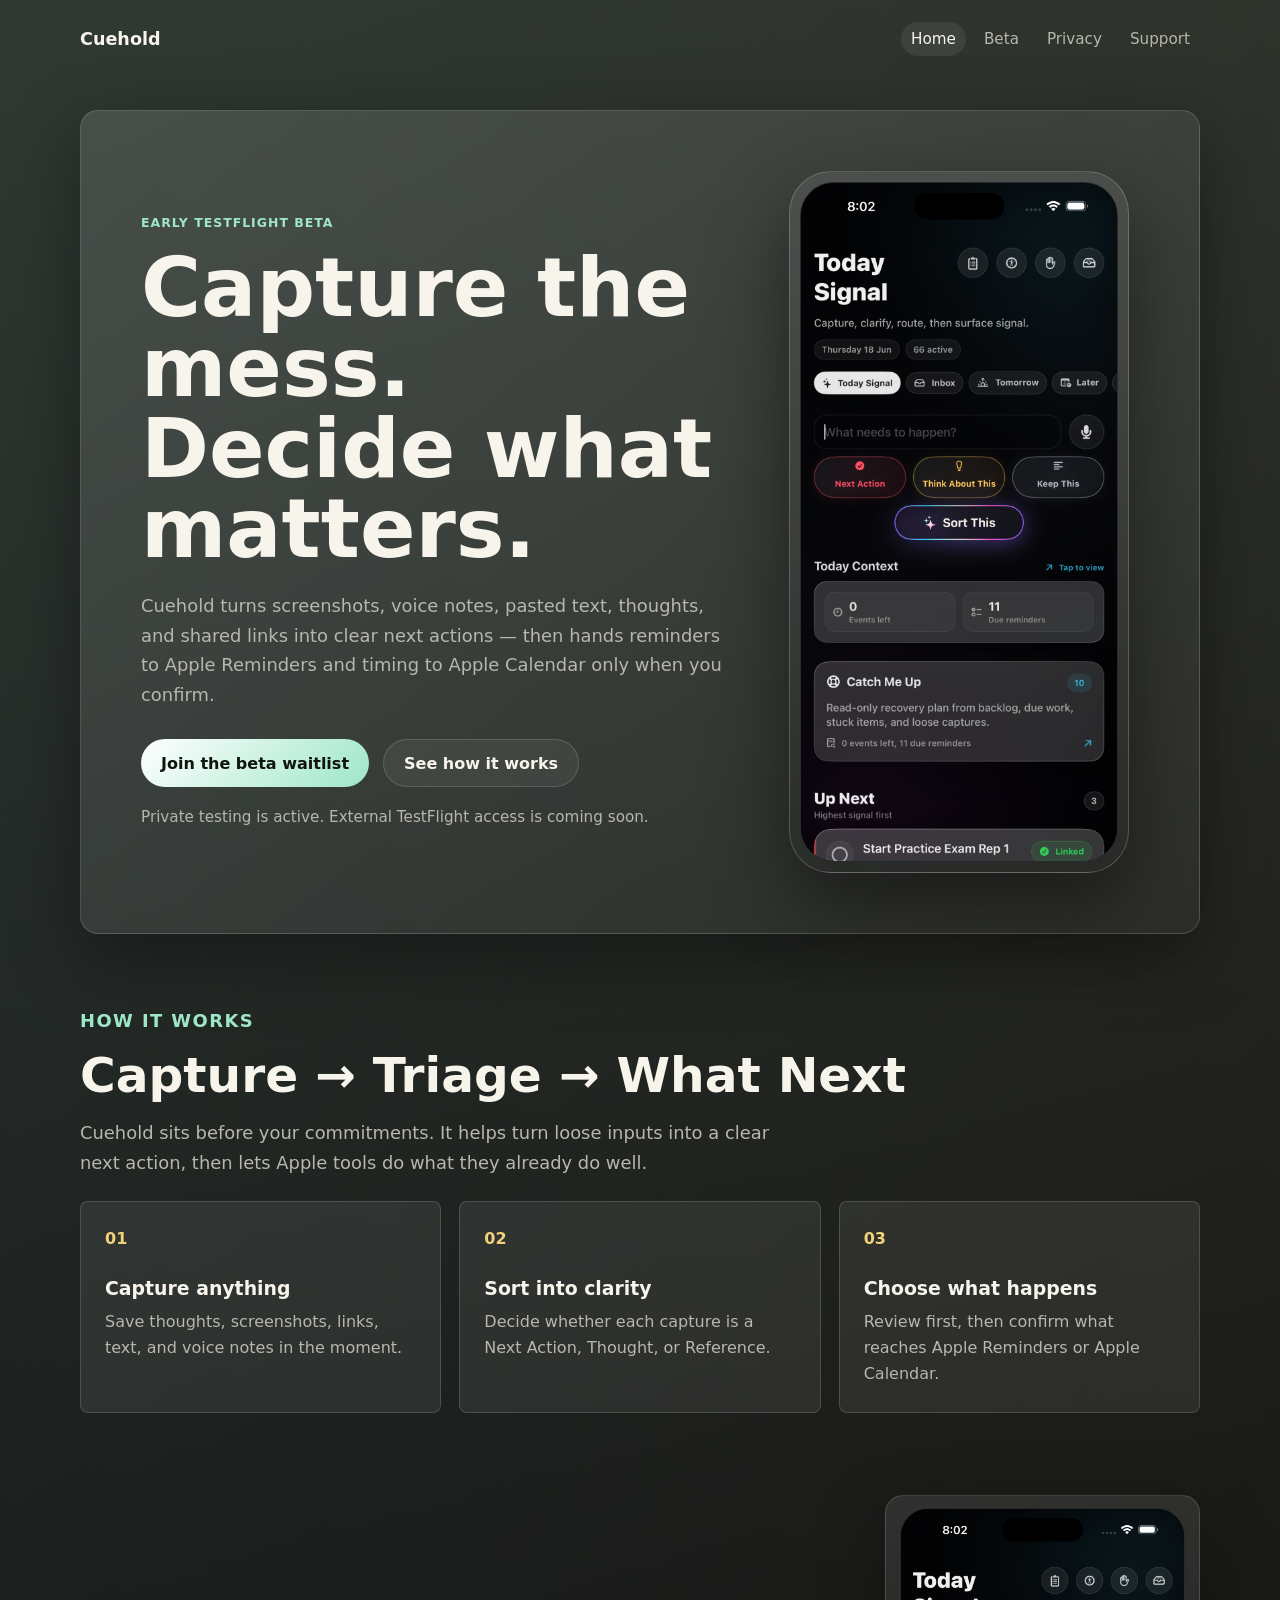
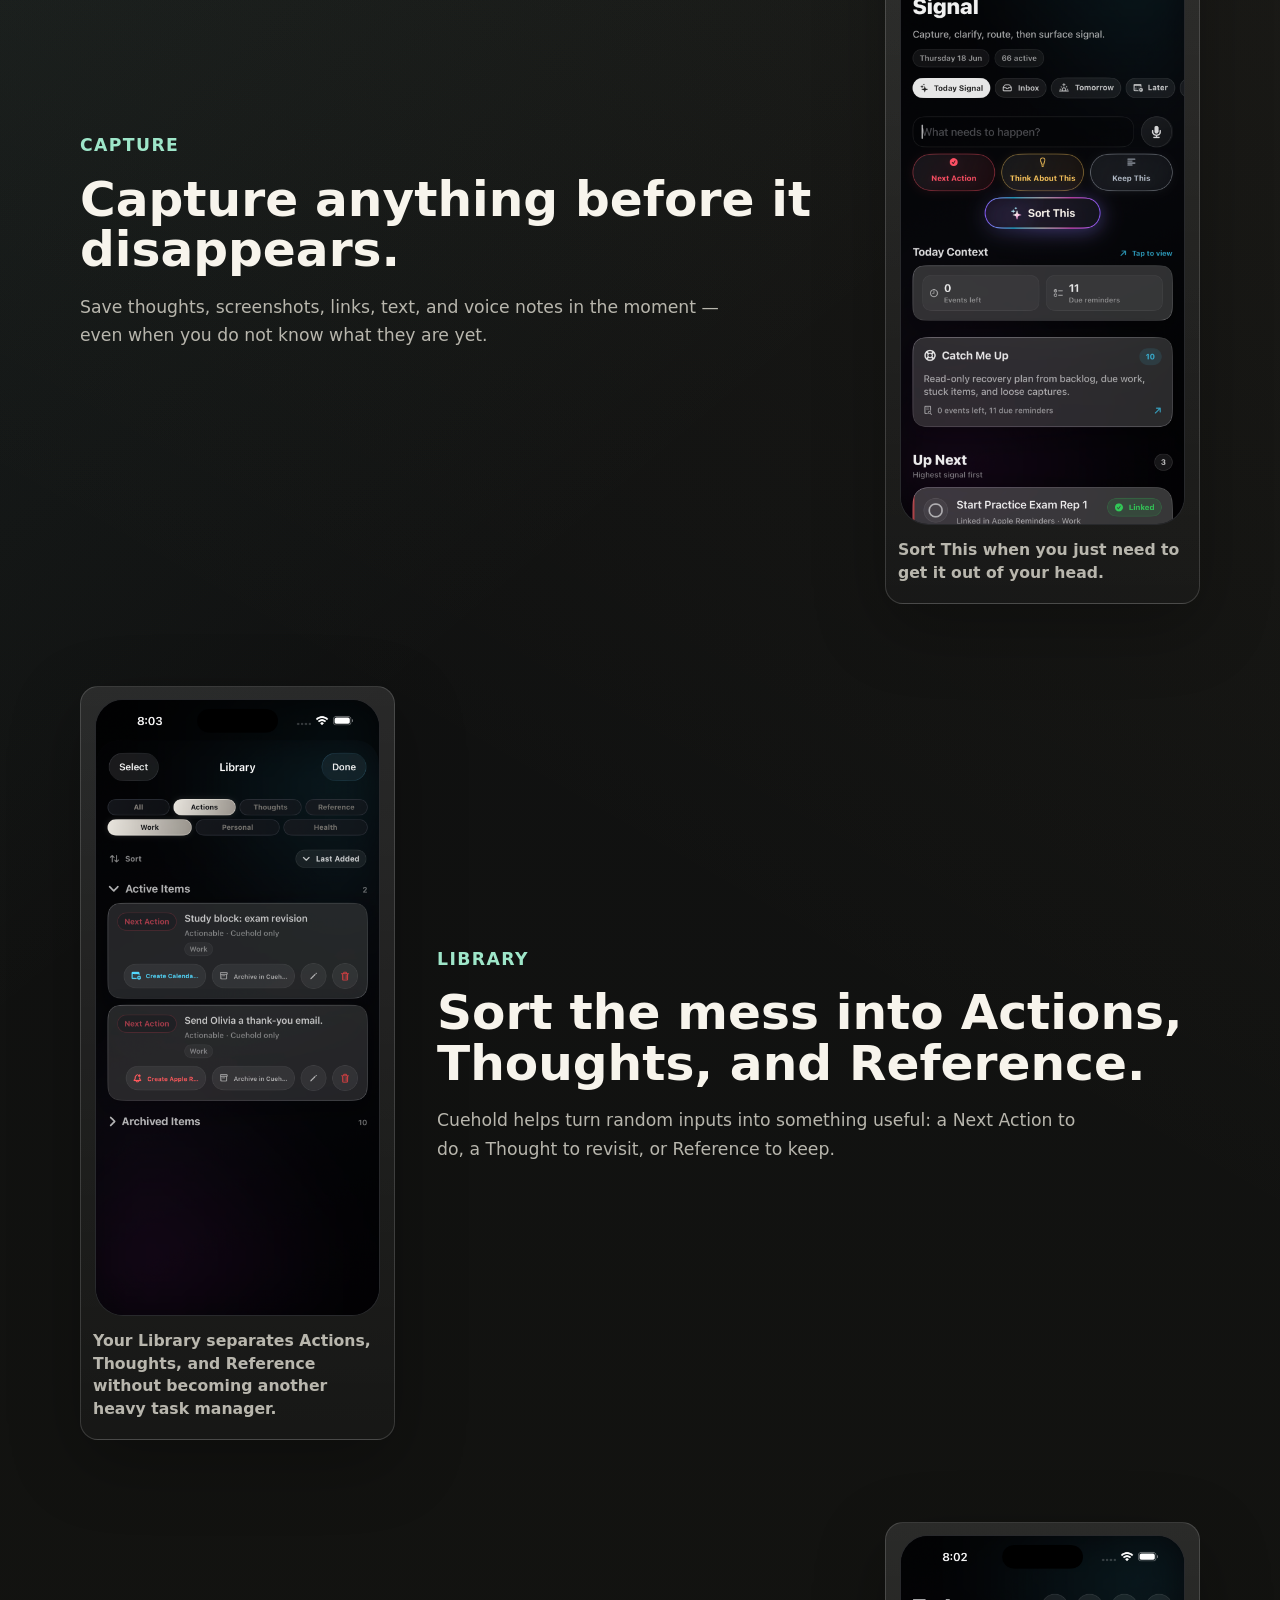
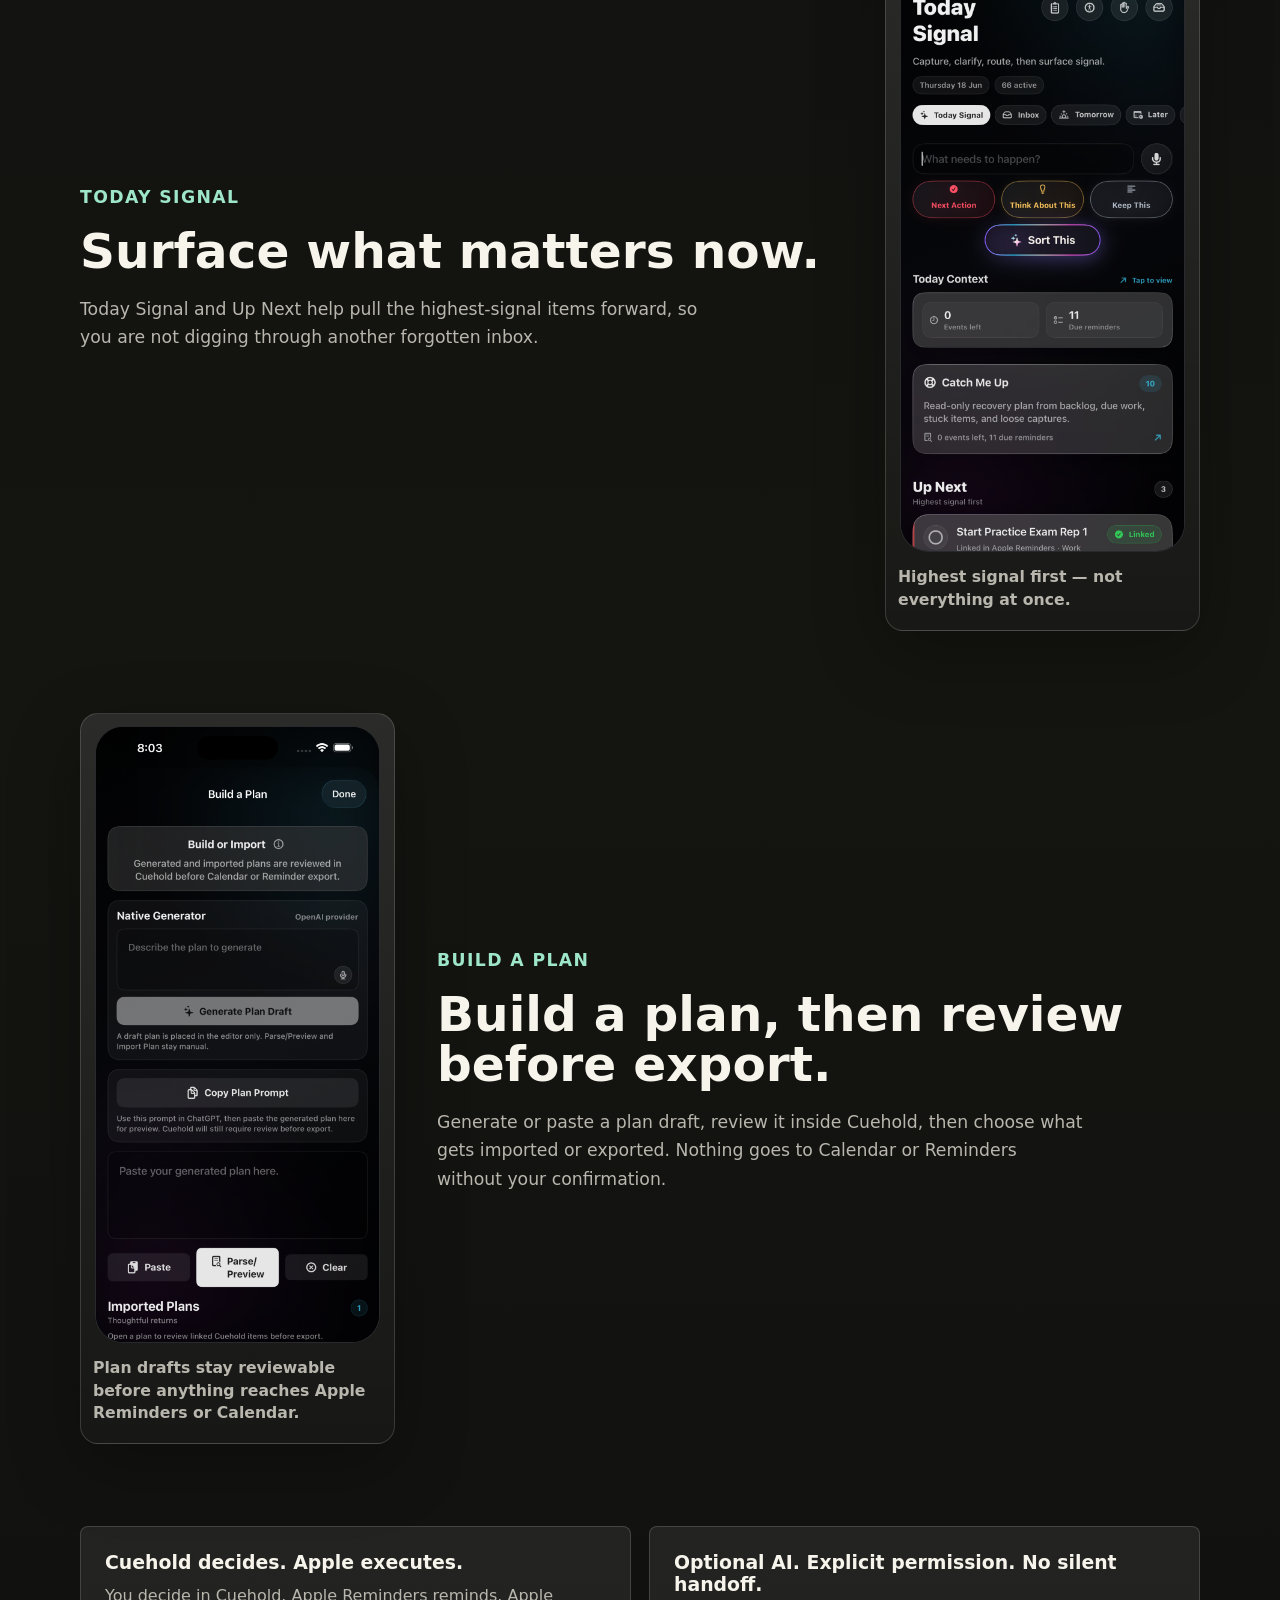
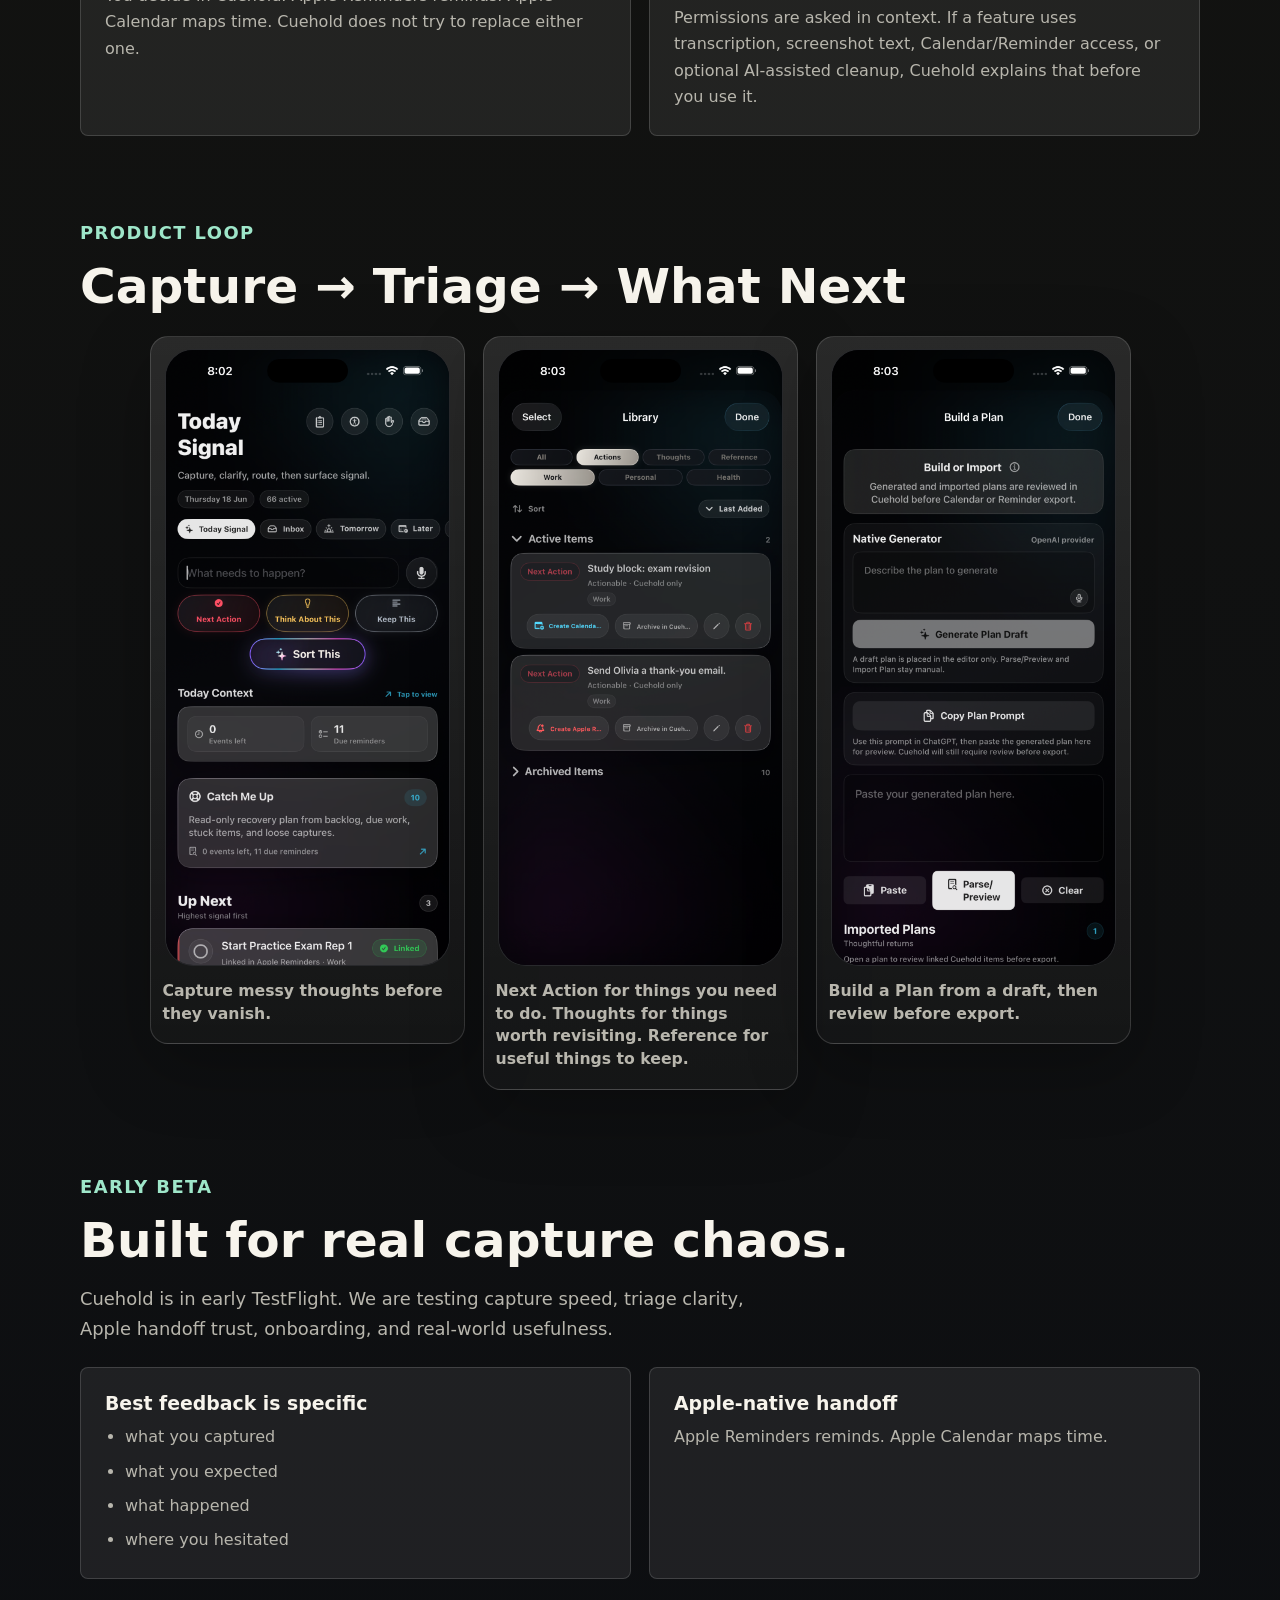
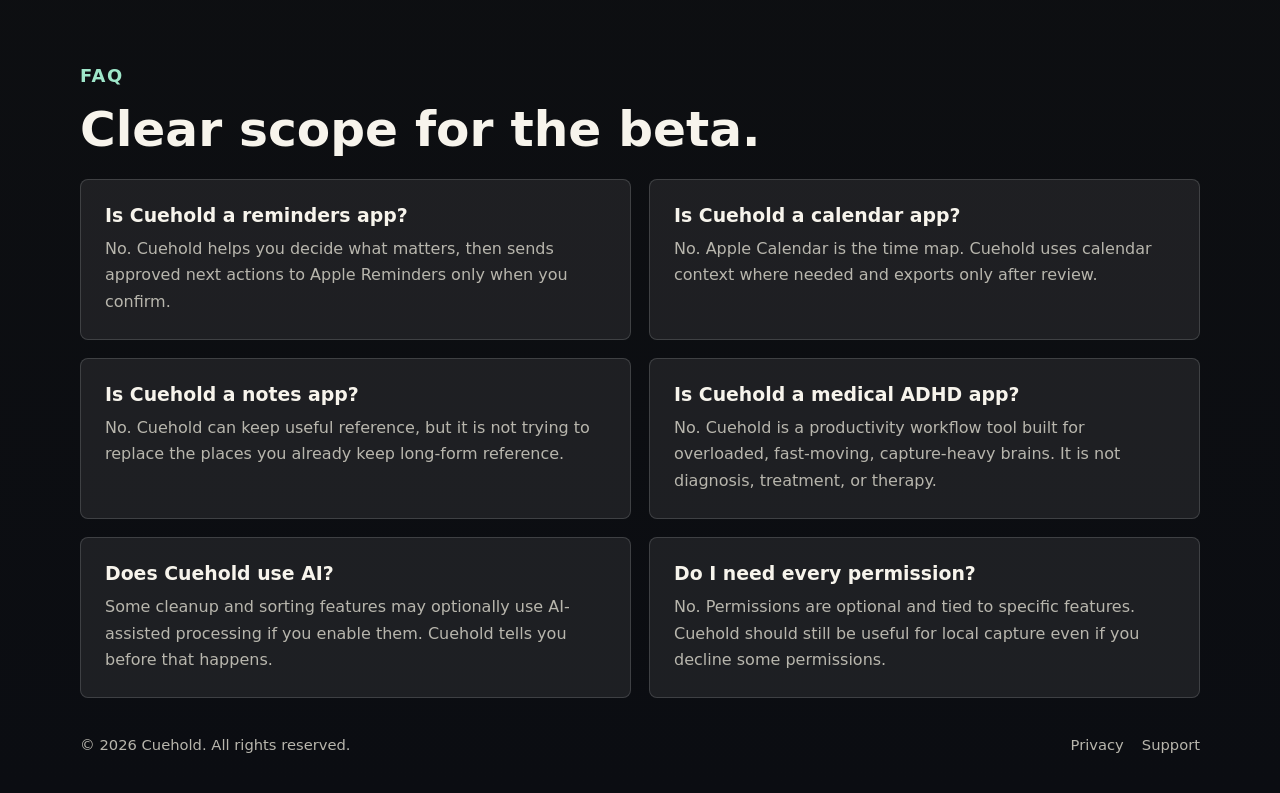
==== index.html @ 98a8e0bc "Update Cuehold beta homepage copy and screenshots" ====
<!doctype html>
<html lang="en-AU">
<head>
  <meta charset="utf-8" />
  <meta name="viewport" content="width=device-width, initial-scale=1" />
  <title>Cuehold — Capture. Triage. What Next.</title>
  <meta name="description" content="Cuehold turns messy capture into clear next actions, with Apple Reminders and Apple Calendar handoff only after you confirm." />
  <meta name="theme-color" content="#0b0d12" />
  <meta property="og:title" content="Cuehold — Capture. Triage. What Next." />
  <meta property="og:description" content="Capture the mess. Decide what matters." />
  <meta property="og:type" content="website" />
  <meta property="og:url" content="https://dillonmonop.github.io/cuehold/" />
  <link rel="canonical" href="https://dillonmonop.github.io/cuehold/" />
  <link rel="stylesheet" href="styles.css" />
</head>

<body>
  <header class="site-header">
    <a class="logo" href="index.html" aria-label="Cuehold home">Cuehold</a>

    <nav class="nav" aria-label="Primary">
      <a href="index.html" aria-current="page">Home</a>
      <a href="beta.html">Beta</a>
      <a href="privacy.html">Privacy</a>
      <a href="support.html">Support</a>
    </nav>
  </header>

  <main>
    <section class="hero">
      <div class="hero-inner">
        <div class="hero-copy">
          <p class="eyebrow">Early TestFlight beta</p>
          <h1>Capture the mess. Decide what matters.</h1>
          <p class="hero-text">
            Cuehold turns screenshots, voice notes, pasted text, thoughts, and shared links into clear next actions
            &mdash; then hands reminders to Apple Reminders and timing to Apple Calendar only when you confirm.
          </p>

          <div class="hero-actions">
            <a class="button primary" href="beta.html">Join the beta waitlist</a>
            <a class="button secondary" href="#how-it-works">See how it works</a>
          </div>

          <p class="trust-note">
            Private testing is active. External TestFlight access is coming soon.
          </p>
        </div>

        <figure class="phone-preview" aria-label="Cuehold Today Signal product preview">
          <img
            src="assets/screenshots/today-signal-build12.png"
            alt="Cuehold Today Signal screen showing Sort This, Next Action, Think About This, Keep This, and Up Next."
            width="942"
            height="2048"
          />
        </figure>
      </div>
    </section>

    <section class="section" id="how-it-works">
      <div class="section-heading">
        <p class="eyebrow">How it works</p>
        <h2>Capture → Triage → What Next</h2>
        <p>
          Cuehold sits before your commitments. It helps turn loose inputs into
          a clear next action, then lets Apple tools do what they already do well.
        </p>
      </div>

      <div class="cards">
        <article class="card">
          <p class="number">01</p>
          <h3>Capture anything</h3>
          <p>Save thoughts, screenshots, links, text, and voice notes in the moment.</p>
        </article>

        <article class="card">
          <p class="number">02</p>
          <h3>Sort into clarity</h3>
          <p>Decide whether each capture is a Next Action, Thought, or Reference.</p>
        </article>

        <article class="card">
          <p class="number">03</p>
          <h3>Choose what happens</h3>
          <p>Review first, then confirm what reaches Apple Reminders or Apple Calendar.</p>
        </article>
      </div>
    </section>

    <section class="section feature-section" aria-labelledby="capture-heading">
      <div class="feature-copy">
        <p class="eyebrow">Capture</p>
        <h2 id="capture-heading">Capture anything before it disappears.</h2>
        <p>
          Save thoughts, screenshots, links, text, and voice notes in the moment &mdash;
          even when you do not know what they are yet.
        </p>
      </div>

      <figure class="screenshot-card feature-shot">
        <img
          src="assets/screenshots/today-signal-build12.png"
          alt="Cuehold Today Signal capture controls with Sort This, Next Action, Think About This, and Keep This."
          width="942"
          height="2048"
        />
        <figcaption>Sort This when you just need to get it out of your head.</figcaption>
      </figure>
    </section>

    <section class="section feature-section reverse" aria-labelledby="sort-heading">
      <div class="feature-copy">
        <p class="eyebrow">Library</p>
        <h2 id="sort-heading">Sort the mess into Actions, Thoughts, and Reference.</h2>
        <p>
          Cuehold helps turn random inputs into something useful: a Next Action to do,
          a Thought to revisit, or Reference to keep.
        </p>
      </div>

      <figure class="screenshot-card feature-shot">
        <img
          src="assets/screenshots/library-build12.png"
          alt="Cuehold Library filters showing Actions, Thoughts, Reference, and Next Action cards."
          width="942"
          height="2048"
        />
        <figcaption>Your Library separates Actions, Thoughts, and Reference without becoming another heavy task manager.</figcaption>
      </figure>
    </section>

    <section class="section feature-section" aria-labelledby="signal-heading">
      <div class="feature-copy">
        <p class="eyebrow">Today Signal</p>
        <h2 id="signal-heading">Surface what matters now.</h2>
        <p>
          Today Signal and Up Next help pull the highest-signal items forward,
          so you are not digging through another forgotten inbox.
        </p>
      </div>

      <figure class="screenshot-card feature-shot">
        <img
          src="assets/screenshots/today-signal-build12.png"
          alt="Cuehold Today Signal screen showing Up Next and highest signal items."
          width="942"
          height="2048"
        />
        <figcaption>Highest signal first &mdash; not everything at once.</figcaption>
      </figure>
    </section>

    <section class="section feature-section reverse" aria-labelledby="plan-heading">
      <div class="feature-copy">
        <p class="eyebrow">Build a Plan</p>
        <h2 id="plan-heading">Build a plan, then review before export.</h2>
        <p>
          Generate or paste a plan draft, review it inside Cuehold, then choose what gets
          imported or exported. Nothing goes to Calendar or Reminders without your confirmation.
        </p>
      </div>

      <figure class="screenshot-card feature-shot">
        <img
          src="assets/screenshots/build-plan-build12.png"
          alt="Cuehold Build a Plan screen showing Generate Plan Draft, Copy Plan Prompt, and paste area."
          width="942"
          height="2048"
        />
        <figcaption>Plan drafts stay reviewable before anything reaches Apple Reminders or Calendar.</figcaption>
      </figure>
    </section>

    <section class="section">
      <div class="cards two compact-cards">
        <article class="card">
          <h3>Cuehold decides. Apple executes.</h3>
          <p>
            You decide in Cuehold. Apple Reminders reminds. Apple Calendar maps time.
            Cuehold does not try to replace either one.
          </p>
        </article>

        <article class="card">
          <h3>Optional AI. Explicit permission. No silent handoff.</h3>
          <p>
            Permissions are asked in context. If a feature uses transcription, screenshot text,
            Calendar/Reminder access, or optional AI-assisted cleanup, Cuehold explains that before you use it.
          </p>
        </article>
      </div>
    </section>

    <section class="section" aria-labelledby="screenshots-heading">
      <div class="section-heading">
        <p class="eyebrow">Product loop</p>
        <h2 id="screenshots-heading">Capture → Triage → What Next</h2>
      </div>

      <div class="screenshot-strip">
        <figure class="screenshot-card">
          <img
            src="assets/screenshots/today-signal-build12.png"
            alt="Cuehold Home screen with Today Signal controls."
            width="942"
            height="2048"
          />
          <figcaption>Capture messy thoughts before they vanish.</figcaption>
        </figure>

        <figure class="screenshot-card">
          <img
            src="assets/screenshots/library-build12.png"
            alt="Cuehold Library screen with Actions, Thoughts, and Reference filters."
            width="942"
            height="2048"
          />
          <figcaption>Next Action for things you need to do. Thoughts for things worth revisiting. Reference for useful things to keep.</figcaption>
        </figure>

        <figure class="screenshot-card">
          <img
            src="assets/screenshots/build-plan-build12.png"
            alt="Cuehold Build a Plan screen with draft and review controls."
            width="942"
            height="2048"
          />
          <figcaption>Build a Plan from a draft, then review before export.</figcaption>
        </figure>
      </div>
    </section>

    <section class="section" aria-labelledby="beta-heading">
      <div class="section-heading">
        <p class="eyebrow">Early beta</p>
        <h2 id="beta-heading">Built for real capture chaos.</h2>
        <p>
          Cuehold is in early TestFlight. We are testing capture speed, triage clarity,
          Apple handoff trust, onboarding, and real-world usefulness.
        </p>
      </div>

      <div class="cards two compact-cards">
        <article class="card">
          <h3>Best feedback is specific</h3>
          <ul class="plain-list">
            <li>what you captured</li>
            <li>what you expected</li>
            <li>what happened</li>
            <li>where you hesitated</li>
          </ul>
        </article>

        <article class="card">
          <h3>Apple-native handoff</h3>
          <p>Apple Reminders reminds. Apple Calendar maps time.</p>
        </article>
      </div>
    </section>

    <section class="section" aria-labelledby="faq-heading">
      <div class="section-heading">
        <p class="eyebrow">FAQ</p>
        <h2 id="faq-heading">Clear scope for the beta.</h2>
      </div>

      <div class="cards two compact-cards faq-cards">
        <article class="card">
          <h3>Is Cuehold a reminders app?</h3>
          <p>No. Cuehold helps you decide what matters, then sends approved next actions to Apple Reminders only when you confirm.</p>
        </article>

        <article class="card">
          <h3>Is Cuehold a calendar app?</h3>
          <p>No. Apple Calendar is the time map. Cuehold uses calendar context where needed and exports only after review.</p>
        </article>

        <article class="card">
          <h3>Is Cuehold a notes app?</h3>
          <p>No. Cuehold can keep useful reference, but it is not trying to replace the places you already keep long-form reference.</p>
        </article>

        <article class="card">
          <h3>Is Cuehold a medical ADHD app?</h3>
          <p>No. Cuehold is a productivity workflow tool built for overloaded, fast-moving, capture-heavy brains. It is not diagnosis, treatment, or therapy.</p>
        </article>

        <article class="card">
          <h3>Does Cuehold use AI?</h3>
          <p>Some cleanup and sorting features may optionally use AI-assisted processing if you enable them. Cuehold tells you before that happens.</p>
        </article>

        <article class="card">
          <h3>Do I need every permission?</h3>
          <p>No. Permissions are optional and tied to specific features. Cuehold should still be useful for local capture even if you decline some permissions.</p>
        </article>
      </div>
    </section>
  </main>

  <footer class="site-footer">
    <span>© 2026 Cuehold. All rights reserved.</span>
    <div>
      <a href="privacy.html">Privacy</a>
      <a href="support.html">Support</a>
    </div>
  </footer>
</body>
</html>
---- styles.css ----
:root {
  --bg: #0b0d12;
  --panel: rgba(255, 255, 255, 0.075);
  --panel-strong: rgba(255, 255, 255, 0.11);
  --text: #f7f4ec;
  --muted: #b8b6ad;
  --line: rgba(255, 255, 255, 0.15);
  --accent: #9ee6c9;
  --accent-strong: #f1d27a;
  --max: 1120px;
  --radius-xl: 18px;
  --radius-lg: 8px;
}

* {
  box-sizing: border-box;
}

html {
  scroll-behavior: smooth;
}

body {
  margin: 0;
  overflow-x: hidden;
  min-height: 100vh;
  font-family: Inter, ui-sans-serif, system-ui, -apple-system, BlinkMacSystemFont, "SF Pro Display", "Segoe UI", sans-serif;
  color: var(--text);
  background:
    linear-gradient(140deg, rgba(158, 230, 201, 0.14), transparent 32%),
    linear-gradient(210deg, rgba(241, 210, 122, 0.11), transparent 36%),
    linear-gradient(180deg, #0b0d12 0%, #141410 54%, #0b0d12 100%);
}

a {
  color: inherit;
  text-decoration: none;
}

a:focus-visible,
button:focus-visible {
  outline: 3px solid var(--accent);
  outline-offset: 4px;
}

.site-header,
.hero,
.page-hero,
.section,
.split,
.cta,
.site-footer {
  width: min(var(--max), calc(100% - 40px));
  margin-left: auto;
  margin-right: auto;
}

.site-header {
  padding: 22px 0;
  display: flex;
  align-items: center;
  justify-content: space-between;
  gap: 20px;
}

.logo {
  flex: 0 0 auto;
  font-weight: 900;
  font-size: 1.1rem;
  letter-spacing: 0;
}

.nav {
  display: flex;
  flex-wrap: wrap;
  justify-content: flex-end;
  gap: 8px;
  color: var(--muted);
  font-size: 0.95rem;
}

.nav a {
  padding: 8px 10px;
  border-radius: 999px;
}

.nav a:hover,
.nav a[aria-current="page"] {
  color: var(--text);
  background: rgba(255, 255, 255, 0.07);
}

.hero,
.page-hero {
  margin-top: 32px;
  padding: 60px;
  border: 1px solid var(--line);
  border-radius: var(--radius-xl);
  background: linear-gradient(135deg, rgba(255, 255, 255, 0.12), rgba(255, 255, 255, 0.045));
  box-shadow: 0 22px 70px rgba(0, 0, 0, 0.36);
}

.hero-inner {
  display: grid;
  grid-template-columns: minmax(0, 1fr) minmax(260px, 360px);
  align-items: center;
  gap: 44px;
}

.hero-copy {
  min-width: 0;
}

.phone-preview {
  margin: 0;
  justify-self: center;
  width: min(100%, 340px);
  padding: 10px;
  border: 1px solid rgba(255, 255, 255, 0.2);
  border-radius: 42px;
  background:
    linear-gradient(180deg, rgba(255, 255, 255, 0.16), rgba(255, 255, 255, 0.045)),
    rgba(0, 0, 0, 0.32);
  box-shadow: 0 30px 80px rgba(0, 0, 0, 0.46);
}

.phone-preview img {
  display: block;
  width: 100%;
  height: auto;
  border: 1px solid rgba(255, 255, 255, 0.14);
  border-radius: 34px;
  background: #050609;
}

.phone-preview img {
  max-height: 680px;
  object-fit: cover;
  object-position: top;
}

.page-hero {
  max-width: 900px;
}

.eyebrow {
  margin: 0 0 14px;
  color: var(--accent);
  font-size: 0.78rem;
  font-weight: 900;
  letter-spacing: 0.08em;
  text-transform: uppercase;
}

h1,
h2,
h3,
p {
  margin-top: 0;
}

h1 {
  max-width: 920px;
  margin-bottom: 22px;
  font-size: clamp(2.8rem, 6.4vw, 5.9rem);
  line-height: 0.98;
  letter-spacing: 0;
}

h2 {
  margin-bottom: 18px;
  font-size: clamp(2rem, 3.8vw, 3.45rem);
  line-height: 1.04;
  letter-spacing: 0;
}

h3 {
  margin-bottom: 10px;
  font-size: 1.18rem;
  letter-spacing: 0;
}

p {
  color: var(--muted);
  line-height: 1.65;
}

.hero-text,
.page-hero p,
.section-heading p {
  max-width: 720px;
  font-size: 1.12rem;
}

.hero-actions {
  display: flex;
  flex-wrap: wrap;
  gap: 14px;
  margin-top: 30px;
}

.button {
  display: inline-flex;
  align-items: center;
  justify-content: center;
  min-height: 48px;
  padding: 0 20px;
  border-radius: 999px;
  font-weight: 900;
}

.primary {
  color: #11130f;
  background: linear-gradient(135deg, #ffffff, var(--accent));
}

.secondary {
  border: 1px solid var(--line);
  background: rgba(255, 255, 255, 0.06);
}

.trust-note {
  margin-top: 18px;
  margin-bottom: 0;
  font-size: 0.95rem;
}

.section {
  padding: 72px 0 10px;
}

.section.compact {
  padding-top: 36px;
}

.section-heading {
  margin-bottom: 24px;
}

.cards {
  display: grid;
  grid-template-columns: repeat(3, minmax(0, 1fr));
  gap: 18px;
}

.cards.two {
  grid-template-columns: repeat(2, minmax(0, 1fr));
}

.compact-cards .card {
  min-height: 0;
}

.example-cards h3 {
  color: var(--text);
}

.persona-cards strong {
  color: var(--text);
}

.card {
  min-height: 210px;
  padding: 24px;
  border: 1px solid var(--line);
  border-radius: var(--radius-lg);
  background: var(--panel);
}

.card p:last-child {
  margin-bottom: 0;
}

.number {
  margin-bottom: 24px;
  color: var(--accent-strong);
  font-weight: 900;
}

.form-card {
  overflow: hidden;
  border: 1px solid var(--line);
  border-radius: var(--radius-xl);
  background: rgba(255, 255, 255, 0.07);
}

.form-card iframe {
  display: block;
  width: 100%;
  border: 0;
}

.form-fallback {
  margin-top: 14px;
  font-size: 0.95rem;
}

.form-fallback a {
  color: var(--accent);
  font-weight: 800;
}

.screenshot-strip {
  display: grid;
  grid-template-columns: repeat(3, minmax(0, 315px));
  gap: 18px;
  align-items: start;
  justify-content: center;
}

.screenshot-card {
  margin: 0;
  width: 100%;
  padding: 12px 12px 18px;
  border: 1px solid var(--line);
  border-radius: var(--radius-xl);
  background:
    linear-gradient(180deg, rgba(255, 255, 255, 0.12), rgba(255, 255, 255, 0.045)),
    rgba(0, 0, 0, 0.28);
  box-shadow: 0 22px 70px rgba(0, 0, 0, 0.28);
}

.screenshot-card img {
  display: block;
  width: min(100%, 285px);
  height: auto;
  margin: 0 auto;
  object-fit: contain;
  object-position: top;
  border: 1px solid rgba(255, 255, 255, 0.14);
  border-radius: 28px;
  background: #050609;
}

.screenshot-card figcaption {
  margin-top: 14px;
  color: var(--muted);
  font-size: 0.98rem;
  font-weight: 800;
  line-height: 1.45;
}

.feature-section {
  display: grid;
  grid-template-columns: minmax(0, 1fr) minmax(260px, 315px);
  gap: 42px;
  align-items: center;
}

.feature-section.reverse {
  grid-template-columns: minmax(260px, 315px) minmax(0, 1fr);
}

.feature-section.reverse .feature-copy {
  order: 2;
}

.feature-copy p {
  max-width: 650px;
  font-size: 1.08rem;
}

.feature-shot {
  justify-self: center;
}

.feature-shot img {
  max-height: 640px;
  object-fit: cover;
  object-position: top;
}

.faq-cards .card {
  min-height: 0;
}

.split {
  margin-top: 40px;
  padding: 40px;
  display: grid;
  grid-template-columns: 0.92fr 1.08fr;
  gap: 42px;
  border: 1px solid var(--line);
  border-radius: var(--radius-xl);
  background: var(--panel-strong);
}

.split p:last-child {
  margin-bottom: 0;
}

.plain-list {
  margin: 0;
  padding-left: 20px;
  color: var(--muted);
  line-height: 1.65;
}

.plain-list li + li {
  margin-top: 8px;
}

.mini-grid {
  display: grid;
  grid-template-columns: repeat(2, minmax(0, 1fr));
  gap: 14px;
  margin: 24px 0;
}

.mini-grid article {
  padding: 18px;
  border: 1px solid var(--line);
  border-radius: var(--radius-lg);
  background: rgba(255, 255, 255, 0.06);
}

.mini-grid h3 {
  font-size: 1rem;
}

.mini-grid p {
  margin-bottom: 0;
  font-size: 0.95rem;
}

.site-footer {
  padding: 28px 0 40px;
  display: flex;
  justify-content: space-between;
  gap: 20px;
  color: var(--muted);
  font-size: 0.92rem;
}

.site-footer div {
  display: flex;
  gap: 18px;
}

@media (max-width: 860px) {
  .site-header {
    align-items: flex-start;
    flex-direction: column;
  }

  .nav {
    justify-content: flex-start;
  }

  .hero,
  .page-hero,
  .split {
    padding: 32px 22px;
  }

  .hero-inner {
    grid-template-columns: 1fr;
  }

  .phone-preview {
    width: min(100%, 290px);
  }

  .phone-preview img {
    max-height: 590px;
  }

  .cards,
  .cards.two,
  .screenshot-strip,
  .mini-grid,
  .feature-section,
  .feature-section.reverse,
  .split {
    grid-template-columns: 1fr;
  }

  .feature-section.reverse .feature-copy {
    order: 0;
  }

  .screenshot-card {
    max-width: 315px;
    width: 100%;
    justify-self: center;
  }

  .screenshot-card img {
    width: min(100%, 285px);
  }

  .card {
    min-height: 0;
  }

  h1 {
    font-size: clamp(2.55rem, 12vw, 4.6rem);
  }

  .site-footer {
    flex-direction: column;
  }
}

@media (max-width: 460px) {
  .site-header,
  .hero,
  .page-hero,
  .section,
  .split,
  .site-footer {
    width: min(var(--max), calc(100% - 28px));
  }

  .button {
    width: 100%;
  }

  .hero-actions {
    width: 100%;
  }
}
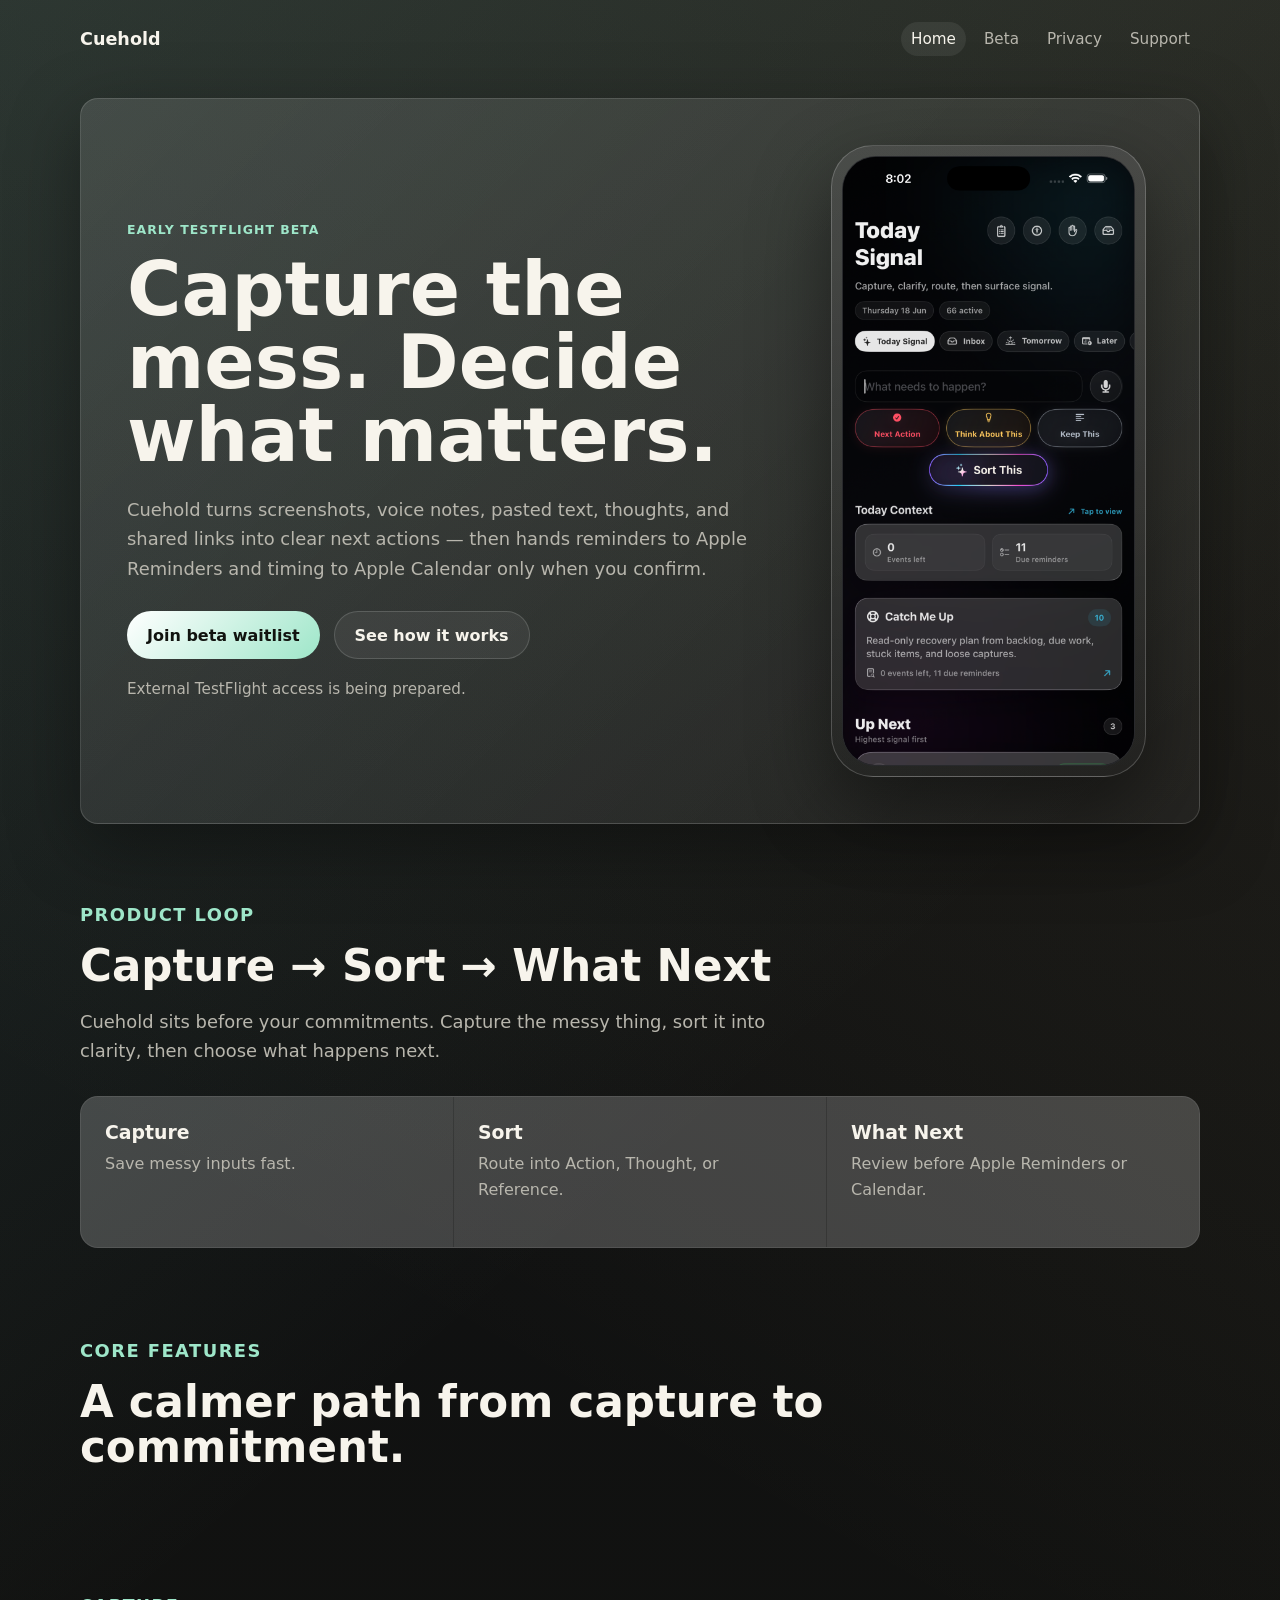
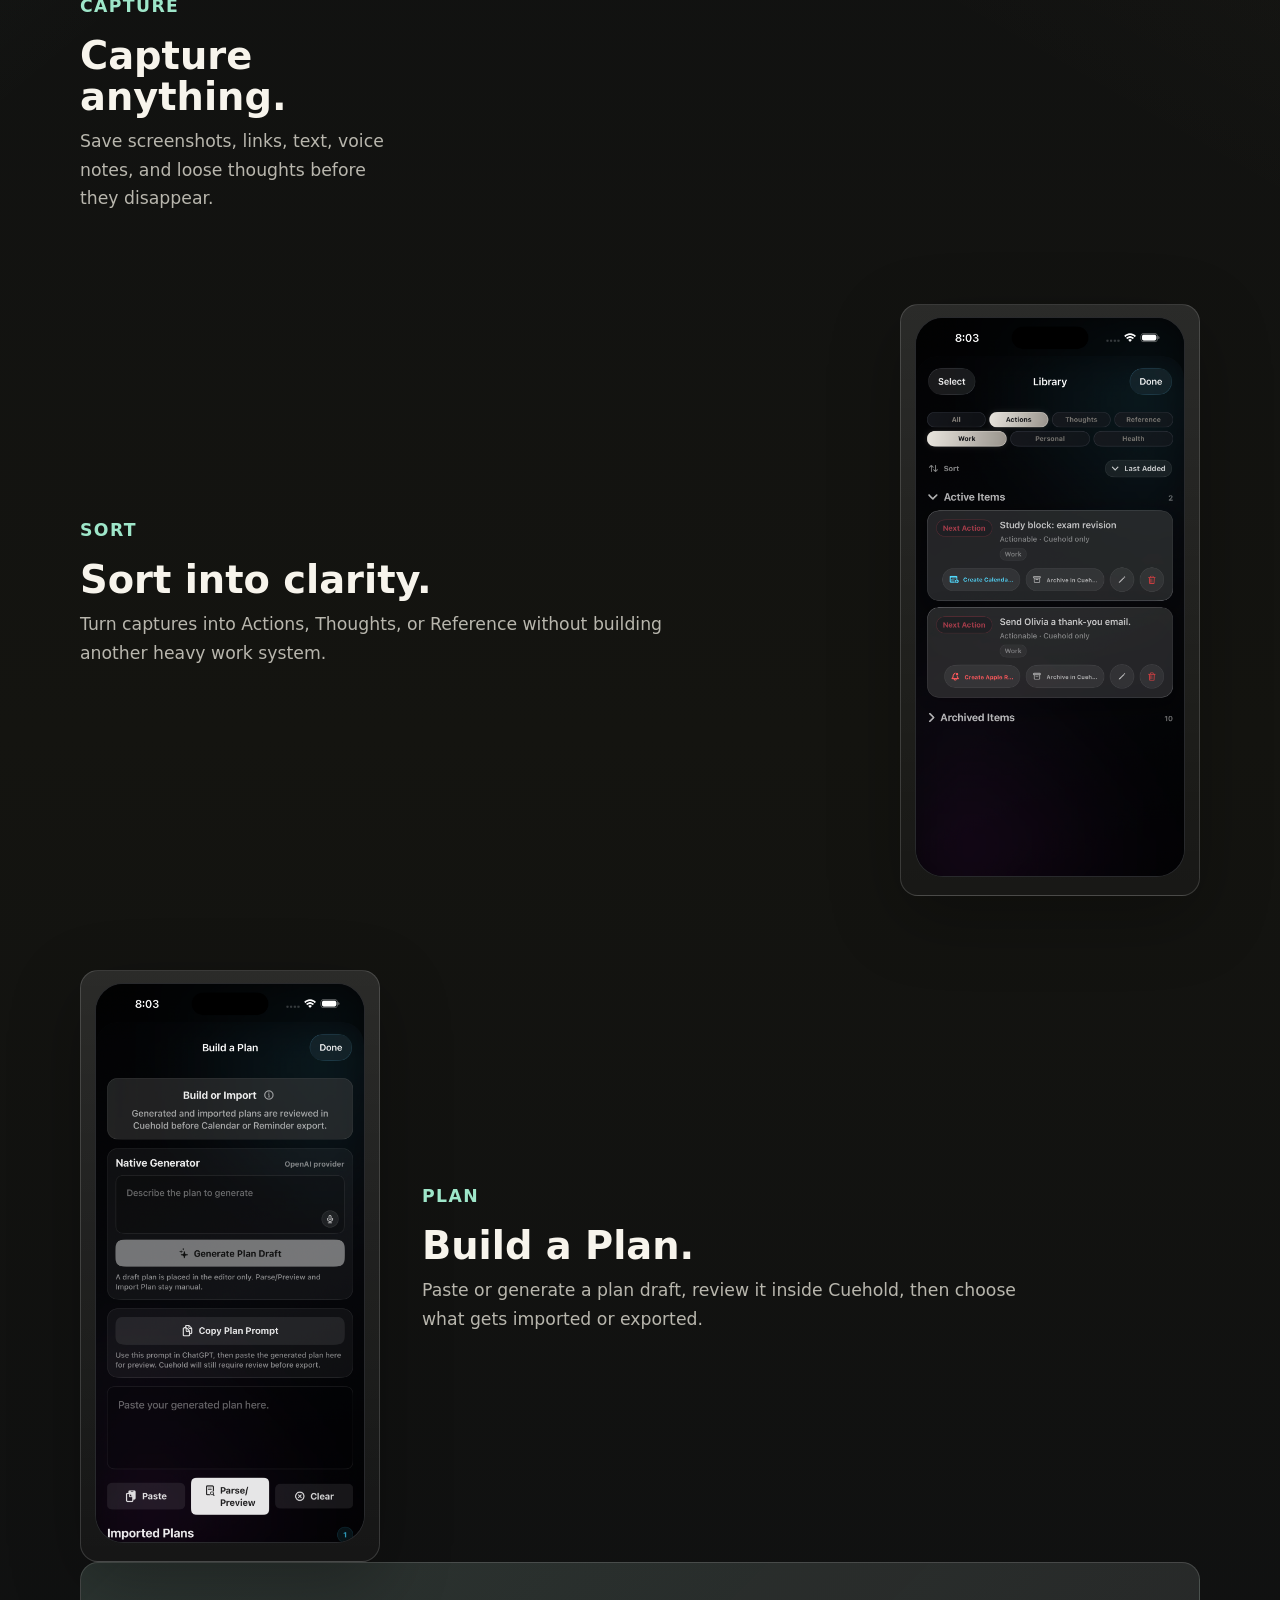
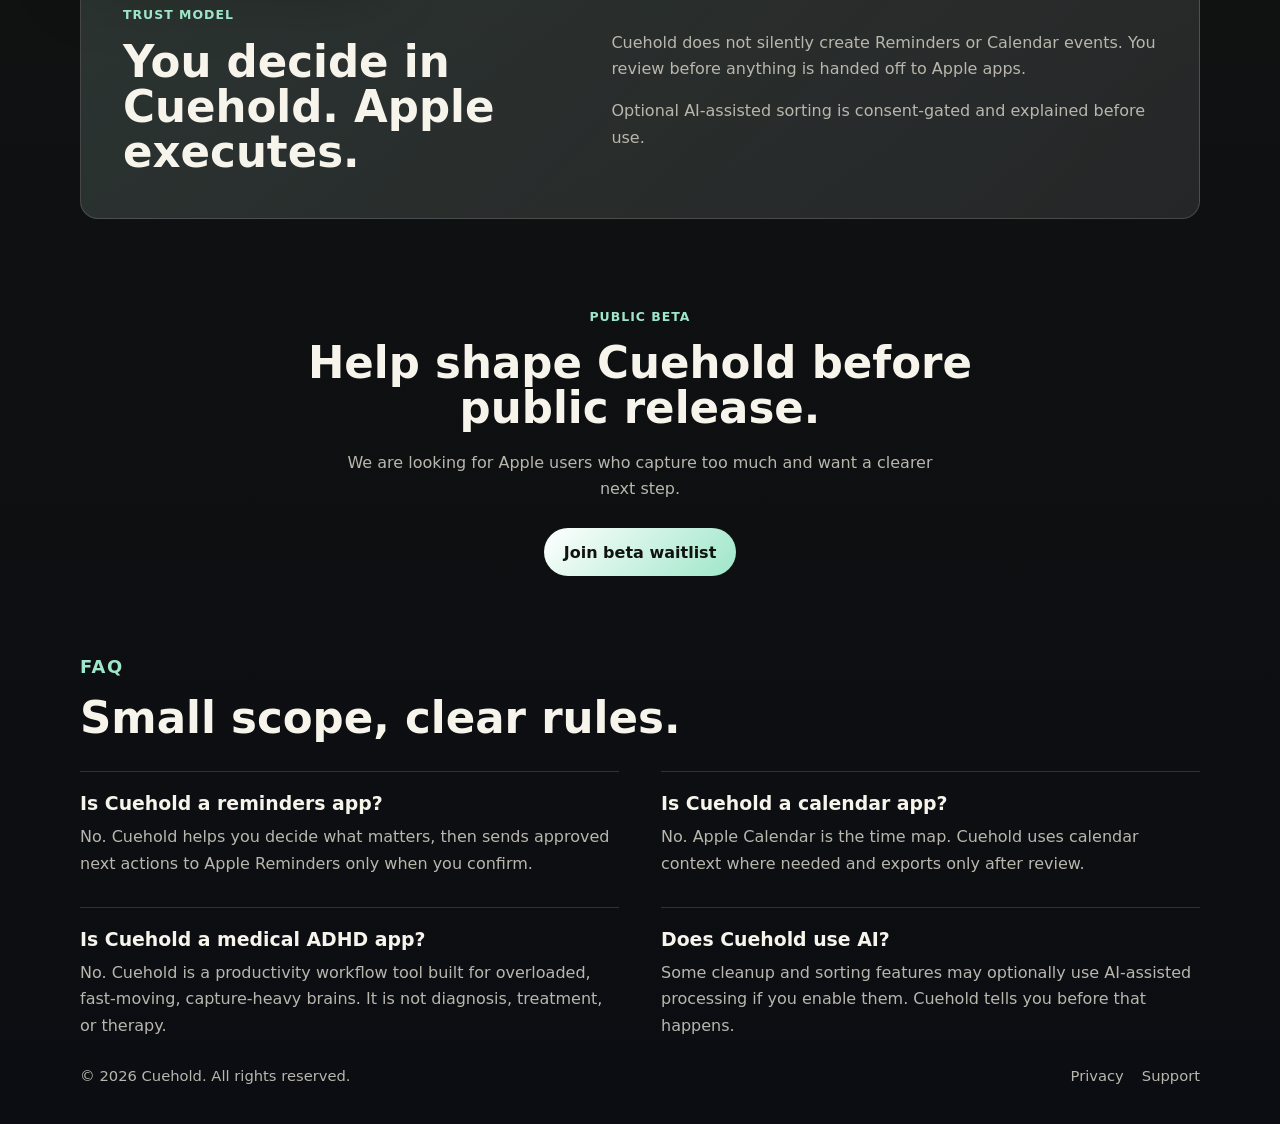
==== commit 6c4d1cd1: "Simplify Cuehold beta homepage layout" ====
--- a/index.html
+++ b/index.html
@@ -3,10 +3,10 @@
 <head>
   <meta charset="utf-8" />
   <meta name="viewport" content="width=device-width, initial-scale=1" />
-  <title>Cuehold — Capture. Triage. What Next.</title>
+  <title>Cuehold — Capture. Sort. What Next.</title>
   <meta name="description" content="Cuehold turns messy capture into clear next actions, with Apple Reminders and Apple Calendar handoff only after you confirm." />
   <meta name="theme-color" content="#0b0d12" />
-  <meta property="og:title" content="Cuehold — Capture. Triage. What Next." />
+  <meta property="og:title" content="Cuehold — Capture. Sort. What Next." />
   <meta property="og:description" content="Capture the mess. Decide what matters." />
   <meta property="og:type" content="website" />
   <meta property="og:url" content="https://dillonmonop.github.io/cuehold/" />
@@ -38,13 +38,11 @@
           </p>
 
           <div class="hero-actions">
-            <a class="button primary" href="beta.html">Join the beta waitlist</a>
+            <a class="button primary" href="beta.html">Join beta waitlist</a>
             <a class="button secondary" href="#how-it-works">See how it works</a>
           </div>
 
-          <p class="trust-note">
-            Private testing is active. External TestFlight access is coming soon.
-          </p>
+          <p class="trust-note">External TestFlight access is being prepared.</p>
         </div>
 
         <figure class="phone-preview" aria-label="Cuehold Today Signal product preview">
@@ -58,243 +56,130 @@
       </div>
     </section>
 
-    <section class="section" id="how-it-works">
-      <div class="section-heading">
-        <p class="eyebrow">How it works</p>
-        <h2>Capture → Triage → What Next</h2>
+    <section class="section loop-section" id="how-it-works" aria-labelledby="loop-heading">
+      <div class="section-heading compact-heading">
+        <p class="eyebrow">Product loop</p>
+        <h2 id="loop-heading">Capture → Sort → What Next</h2>
         <p>
-          Cuehold sits before your commitments. It helps turn loose inputs into
-          a clear next action, then lets Apple tools do what they already do well.
+          Cuehold sits before your commitments. Capture the messy thing, sort it into clarity,
+          then choose what happens next.
         </p>
       </div>
 
-      <div class="cards">
-        <article class="card">
-          <p class="number">01</p>
-          <h3>Capture anything</h3>
-          <p>Save thoughts, screenshots, links, text, and voice notes in the moment.</p>
+      <div class="loop-cards">
+        <article>
+          <h3>Capture</h3>
+          <p>Save messy inputs fast.</p>
         </article>
 
-        <article class="card">
-          <p class="number">02</p>
-          <h3>Sort into clarity</h3>
-          <p>Decide whether each capture is a Next Action, Thought, or Reference.</p>
+        <article>
+          <h3>Sort</h3>
+          <p>Route into Action, Thought, or Reference.</p>
         </article>
 
-        <article class="card">
-          <p class="number">03</p>
-          <h3>Choose what happens</h3>
-          <p>Review first, then confirm what reaches Apple Reminders or Apple Calendar.</p>
+        <article>
+          <h3>What Next</h3>
+          <p>Review before Apple Reminders or Calendar.</p>
         </article>
       </div>
     </section>
 
-    <section class="section feature-section" aria-labelledby="capture-heading">
-      <div class="feature-copy">
-        <p class="eyebrow">Capture</p>
-        <h2 id="capture-heading">Capture anything before it disappears.</h2>
-        <p>
-          Save thoughts, screenshots, links, text, and voice notes in the moment &mdash;
-          even when you do not know what they are yet.
-        </p>
+    <section class="section feature-stack" aria-labelledby="features-heading">
+      <div class="section-heading compact-heading">
+        <p class="eyebrow">Core features</p>
+        <h2 id="features-heading">A calmer path from capture to commitment.</h2>
       </div>
 
-      <figure class="screenshot-card feature-shot">
-        <img
-          src="assets/screenshots/today-signal-build12.png"
-          alt="Cuehold Today Signal capture controls with Sort This, Next Action, Think About This, and Keep This."
-          width="942"
-          height="2048"
-        />
-        <figcaption>Sort This when you just need to get it out of your head.</figcaption>
-      </figure>
+      <article class="feature-row text-only">
+        <div class="feature-copy">
+          <p class="eyebrow">Capture</p>
+          <h3>Capture anything.</h3>
+          <p>Save screenshots, links, text, voice notes, and loose thoughts before they disappear.</p>
+        </div>
+      </article>
+
+      <article class="feature-row with-shot">
+        <div class="feature-copy">
+          <p class="eyebrow">Sort</p>
+          <h3>Sort into clarity.</h3>
+          <p>Turn captures into Actions, Thoughts, or Reference without building another heavy work system.</p>
+        </div>
+
+        <figure class="screenshot-card feature-shot">
+          <img
+            src="assets/screenshots/library-build12.png"
+            alt="Cuehold Library filters showing Actions, Thoughts, Reference, and Next Action cards."
+            width="942"
+            height="2048"
+          />
+        </figure>
+      </article>
+
+      <article class="feature-row with-shot reverse">
+        <div class="feature-copy">
+          <p class="eyebrow">Plan</p>
+          <h3>Build a Plan.</h3>
+          <p>Paste or generate a plan draft, review it inside Cuehold, then choose what gets imported or exported.</p>
+        </div>
+
+        <figure class="screenshot-card feature-shot">
+          <img
+            src="assets/screenshots/build-plan-build12.png"
+            alt="Cuehold Build a Plan screen showing Generate Plan Draft, Copy Plan Prompt, and paste area."
+            width="942"
+            height="2048"
+          />
+        </figure>
+      </article>
     </section>
 
-    <section class="section feature-section reverse" aria-labelledby="sort-heading">
-      <div class="feature-copy">
-        <p class="eyebrow">Library</p>
-        <h2 id="sort-heading">Sort the mess into Actions, Thoughts, and Reference.</h2>
-        <p>
-          Cuehold helps turn random inputs into something useful: a Next Action to do,
-          a Thought to revisit, or Reference to keep.
-        </p>
+    <section class="section trust-band" aria-labelledby="trust-heading">
+      <div>
+        <p class="eyebrow">Trust model</p>
+        <h2 id="trust-heading">You decide in Cuehold. Apple executes.</h2>
       </div>
 
-      <figure class="screenshot-card feature-shot">
-        <img
-          src="assets/screenshots/library-build12.png"
-          alt="Cuehold Library filters showing Actions, Thoughts, Reference, and Next Action cards."
-          width="942"
-          height="2048"
-        />
-        <figcaption>Your Library separates Actions, Thoughts, and Reference without becoming another heavy task manager.</figcaption>
-      </figure>
-    </section>
-
-    <section class="section feature-section" aria-labelledby="signal-heading">
-      <div class="feature-copy">
-        <p class="eyebrow">Today Signal</p>
-        <h2 id="signal-heading">Surface what matters now.</h2>
+      <div class="trust-copy">
         <p>
-          Today Signal and Up Next help pull the highest-signal items forward,
-          so you are not digging through another forgotten inbox.
+          Cuehold does not silently create Reminders or Calendar events. You review before anything
+          is handed off to Apple apps.
         </p>
-      </div>
-
-      <figure class="screenshot-card feature-shot">
-        <img
-          src="assets/screenshots/today-signal-build12.png"
-          alt="Cuehold Today Signal screen showing Up Next and highest signal items."
-          width="942"
-          height="2048"
-        />
-        <figcaption>Highest signal first &mdash; not everything at once.</figcaption>
-      </figure>
-    </section>
-
-    <section class="section feature-section reverse" aria-labelledby="plan-heading">
-      <div class="feature-copy">
-        <p class="eyebrow">Build a Plan</p>
-        <h2 id="plan-heading">Build a plan, then review before export.</h2>
-        <p>
-          Generate or paste a plan draft, review it inside Cuehold, then choose what gets
-          imported or exported. Nothing goes to Calendar or Reminders without your confirmation.
-        </p>
-      </div>
-
-      <figure class="screenshot-card feature-shot">
-        <img
-          src="assets/screenshots/build-plan-build12.png"
-          alt="Cuehold Build a Plan screen showing Generate Plan Draft, Copy Plan Prompt, and paste area."
-          width="942"
-          height="2048"
-        />
-        <figcaption>Plan drafts stay reviewable before anything reaches Apple Reminders or Calendar.</figcaption>
-      </figure>
-    </section>
-
-    <section class="section">
-      <div class="cards two compact-cards">
-        <article class="card">
-          <h3>Cuehold decides. Apple executes.</h3>
-          <p>
-            You decide in Cuehold. Apple Reminders reminds. Apple Calendar maps time.
-            Cuehold does not try to replace either one.
-          </p>
-        </article>
-
-        <article class="card">
-          <h3>Optional AI. Explicit permission. No silent handoff.</h3>
-          <p>
-            Permissions are asked in context. If a feature uses transcription, screenshot text,
-            Calendar/Reminder access, or optional AI-assisted cleanup, Cuehold explains that before you use it.
-          </p>
-        </article>
+        <p>Optional AI-assisted sorting is consent-gated and explained before use.</p>
       </div>
     </section>
 
-    <section class="section" aria-labelledby="screenshots-heading">
-      <div class="section-heading">
-        <p class="eyebrow">Product loop</p>
-        <h2 id="screenshots-heading">Capture → Triage → What Next</h2>
+    <section class="section beta-cta" aria-labelledby="beta-heading">
+      <p class="eyebrow">Public beta</p>
+      <h2 id="beta-heading">Help shape Cuehold before public release.</h2>
+      <p>We are looking for Apple users who capture too much and want a clearer next step.</p>
+      <a class="button primary" href="beta.html">Join beta waitlist</a>
+    </section>
+
+    <section class="section faq-section" aria-labelledby="faq-heading">
+      <div class="section-heading compact-heading">
+        <p class="eyebrow">FAQ</p>
+        <h2 id="faq-heading">Small scope, clear rules.</h2>
       </div>
 
-      <div class="screenshot-strip">
-        <figure class="screenshot-card">
-          <img
-            src="assets/screenshots/today-signal-build12.png"
-            alt="Cuehold Home screen with Today Signal controls."
-            width="942"
-            height="2048"
-          />
-          <figcaption>Capture messy thoughts before they vanish.</figcaption>
-        </figure>
-
-        <figure class="screenshot-card">
-          <img
-            src="assets/screenshots/library-build12.png"
-            alt="Cuehold Library screen with Actions, Thoughts, and Reference filters."
-            width="942"
-            height="2048"
-          />
-          <figcaption>Next Action for things you need to do. Thoughts for things worth revisiting. Reference for useful things to keep.</figcaption>
-        </figure>
-
-        <figure class="screenshot-card">
-          <img
-            src="assets/screenshots/build-plan-build12.png"
-            alt="Cuehold Build a Plan screen with draft and review controls."
-            width="942"
-            height="2048"
-          />
-          <figcaption>Build a Plan from a draft, then review before export.</figcaption>
-        </figure>
-      </div>
-    </section>
-
-    <section class="section" aria-labelledby="beta-heading">
-      <div class="section-heading">
-        <p class="eyebrow">Early beta</p>
-        <h2 id="beta-heading">Built for real capture chaos.</h2>
-        <p>
-          Cuehold is in early TestFlight. We are testing capture speed, triage clarity,
-          Apple handoff trust, onboarding, and real-world usefulness.
-        </p>
-      </div>
-
-      <div class="cards two compact-cards">
-        <article class="card">
-          <h3>Best feedback is specific</h3>
-          <ul class="plain-list">
-            <li>what you captured</li>
-            <li>what you expected</li>
-            <li>what happened</li>
-            <li>where you hesitated</li>
-          </ul>
-        </article>
-
-        <article class="card">
-          <h3>Apple-native handoff</h3>
-          <p>Apple Reminders reminds. Apple Calendar maps time.</p>
-        </article>
-      </div>
-    </section>
-
-    <section class="section" aria-labelledby="faq-heading">
-      <div class="section-heading">
-        <p class="eyebrow">FAQ</p>
-        <h2 id="faq-heading">Clear scope for the beta.</h2>
-      </div>
-
-      <div class="cards two compact-cards faq-cards">
-        <article class="card">
+      <div class="faq-list">
+        <article>
           <h3>Is Cuehold a reminders app?</h3>
           <p>No. Cuehold helps you decide what matters, then sends approved next actions to Apple Reminders only when you confirm.</p>
         </article>
 
-        <article class="card">
+        <article>
           <h3>Is Cuehold a calendar app?</h3>
           <p>No. Apple Calendar is the time map. Cuehold uses calendar context where needed and exports only after review.</p>
         </article>
 
-        <article class="card">
-          <h3>Is Cuehold a notes app?</h3>
-          <p>No. Cuehold can keep useful reference, but it is not trying to replace the places you already keep long-form reference.</p>
-        </article>
-
-        <article class="card">
+        <article>
           <h3>Is Cuehold a medical ADHD app?</h3>
           <p>No. Cuehold is a productivity workflow tool built for overloaded, fast-moving, capture-heavy brains. It is not diagnosis, treatment, or therapy.</p>
         </article>
 
-        <article class="card">
+        <article>
           <h3>Does Cuehold use AI?</h3>
           <p>Some cleanup and sorting features may optionally use AI-assisted processing if you enable them. Cuehold tells you before that happens.</p>
-        </article>
-
-        <article class="card">
-          <h3>Do I need every permission?</h3>
-          <p>No. Permissions are optional and tied to specific features. Cuehold should still be useful for local capture even if you decline some permissions.</p>
         </article>
       </div>
     </section>
--- a/styles.css
+++ b/styles.css
@@ -92,8 +92,8 @@
 
 .hero,
 .page-hero {
-  margin-top: 32px;
-  padding: 60px;
+  margin-top: 20px;
+  padding: 46px;
   border: 1px solid var(--line);
   border-radius: var(--radius-xl);
   background: linear-gradient(135deg, rgba(255, 255, 255, 0.12), rgba(255, 255, 255, 0.045));
@@ -102,9 +102,9 @@
 
 .hero-inner {
   display: grid;
-  grid-template-columns: minmax(0, 1fr) minmax(260px, 360px);
+  grid-template-columns: minmax(0, 1fr) minmax(250px, 330px);
   align-items: center;
-  gap: 44px;
+  gap: 40px;
 }
 
 .hero-copy {
@@ -114,7 +114,7 @@
 .phone-preview {
   margin: 0;
   justify-self: center;
-  width: min(100%, 340px);
+  width: min(100%, 315px);
   padding: 10px;
   border: 1px solid rgba(255, 255, 255, 0.2);
   border-radius: 42px;
@@ -134,7 +134,7 @@
 }
 
 .phone-preview img {
-  max-height: 680px;
+  max-height: 610px;
   object-fit: cover;
   object-position: top;
 }
@@ -162,14 +162,14 @@
 h1 {
   max-width: 920px;
   margin-bottom: 22px;
-  font-size: clamp(2.8rem, 6.4vw, 5.9rem);
+  font-size: clamp(2.7rem, 5.8vw, 5.35rem);
   line-height: 0.98;
   letter-spacing: 0;
 }
 
 h2 {
   margin-bottom: 18px;
-  font-size: clamp(2rem, 3.8vw, 3.45rem);
+  font-size: clamp(2rem, 3.4vw, 3.2rem);
   line-height: 1.04;
   letter-spacing: 0;
 }
@@ -196,7 +196,7 @@
   display: flex;
   flex-wrap: wrap;
   gap: 14px;
-  margin-top: 30px;
+  margin-top: 28px;
 }
 
 .button {
@@ -226,7 +226,7 @@
 }
 
 .section {
-  padding: 72px 0 10px;
+  padding: 88px 0 0;
 }
 
 .section.compact {
@@ -235,6 +235,40 @@
 
 .section-heading {
   margin-bottom: 24px;
+}
+
+.compact-heading {
+  max-width: 760px;
+  margin-bottom: 30px;
+}
+
+.loop-section {
+  padding-top: 76px;
+}
+
+.loop-cards {
+  display: grid;
+  grid-template-columns: repeat(3, minmax(0, 1fr));
+  gap: 1px;
+  overflow: hidden;
+  border: 1px solid var(--line);
+  border-radius: var(--radius-xl);
+  background: var(--line);
+}
+
+.loop-cards article {
+  min-height: 150px;
+  padding: 24px;
+  background: rgba(255, 255, 255, 0.065);
+}
+
+.loop-cards h3 {
+  margin-bottom: 8px;
+  color: var(--text);
+}
+
+.loop-cards p {
+  margin-bottom: 0;
 }
 
 .cards {
@@ -374,6 +408,118 @@
   min-height: 0;
 }
 
+.feature-stack {
+  display: grid;
+  gap: 74px;
+}
+
+.feature-row {
+  display: grid;
+  grid-template-columns: minmax(0, 0.9fr) minmax(0, 1.1fr);
+  gap: 42px;
+  align-items: center;
+}
+
+.feature-row.text-only {
+  max-width: 760px;
+}
+
+.feature-row.with-shot {
+  grid-template-columns: minmax(0, 1fr) minmax(240px, 300px);
+}
+
+.feature-row.with-shot.reverse {
+  grid-template-columns: minmax(240px, 300px) minmax(0, 1fr);
+}
+
+.feature-row.with-shot.reverse .feature-copy {
+  order: 2;
+}
+
+.feature-row.with-shot.reverse .feature-shot {
+  order: 1;
+}
+
+.feature-row h3 {
+  font-size: clamp(1.75rem, 3vw, 2.45rem);
+  line-height: 1.08;
+}
+
+.feature-row .feature-copy p:last-child {
+  max-width: 620px;
+  font-size: 1.08rem;
+}
+
+.feature-row .feature-shot {
+  max-width: 300px;
+}
+
+.feature-row .feature-shot img {
+  width: min(100%, 270px);
+  max-height: 560px;
+  object-fit: cover;
+  object-position: top;
+}
+
+.trust-band {
+  display: grid;
+  grid-template-columns: minmax(0, 0.9fr) minmax(0, 1.1fr);
+  gap: 42px;
+  align-items: center;
+  padding: 42px;
+  border: 1px solid var(--line);
+  border-radius: var(--radius-xl);
+  background:
+    linear-gradient(135deg, rgba(158, 230, 201, 0.11), rgba(255, 255, 255, 0.045)),
+    rgba(255, 255, 255, 0.055);
+}
+
+.trust-band h2 {
+  margin-bottom: 0;
+}
+
+.trust-copy p {
+  max-width: 640px;
+}
+
+.trust-copy p:last-child {
+  margin-bottom: 0;
+}
+
+.beta-cta {
+  max-width: 820px;
+  text-align: center;
+}
+
+.beta-cta p {
+  max-width: 620px;
+  margin-left: auto;
+  margin-right: auto;
+}
+
+.beta-cta .button {
+  margin-top: 10px;
+}
+
+.faq-section {
+  padding-top: 76px;
+}
+
+.faq-list {
+  display: grid;
+  grid-template-columns: repeat(2, minmax(0, 1fr));
+  gap: 30px 42px;
+}
+
+.faq-list article {
+  padding-top: 20px;
+  border-top: 1px solid var(--line);
+}
+
+.faq-list p {
+  margin-bottom: 0;
+}
+
 .split {
   margin-top: 40px;
   padding: 40px;
@@ -458,21 +604,49 @@
   }
 
   .phone-preview {
-    width: min(100%, 290px);
+    width: min(100%, 280px);
   }
 
   .phone-preview img {
-    max-height: 590px;
+    max-height: 520px;
   }
 
   .cards,
   .cards.two,
   .screenshot-strip,
   .mini-grid,
+  .loop-cards,
+  .feature-row,
+  .feature-row.with-shot,
+  .feature-row.with-shot.reverse,
+  .trust-band,
+  .faq-list,
   .feature-section,
   .feature-section.reverse,
   .split {
     grid-template-columns: 1fr;
+  }
+
+  .feature-stack {
+    gap: 56px;
+  }
+
+  .feature-row.with-shot.reverse .feature-copy,
+  .feature-row.with-shot.reverse .feature-shot {
+    order: 0;
+  }
+
+  .feature-row .feature-shot {
+    max-width: 280px;
+  }
+
+  .feature-row .feature-shot img {
+    width: min(100%, 250px);
+    max-height: 500px;
+  }
+
+  .trust-band {
+    padding: 32px 22px;
   }
 
   .feature-section.reverse .feature-copy {
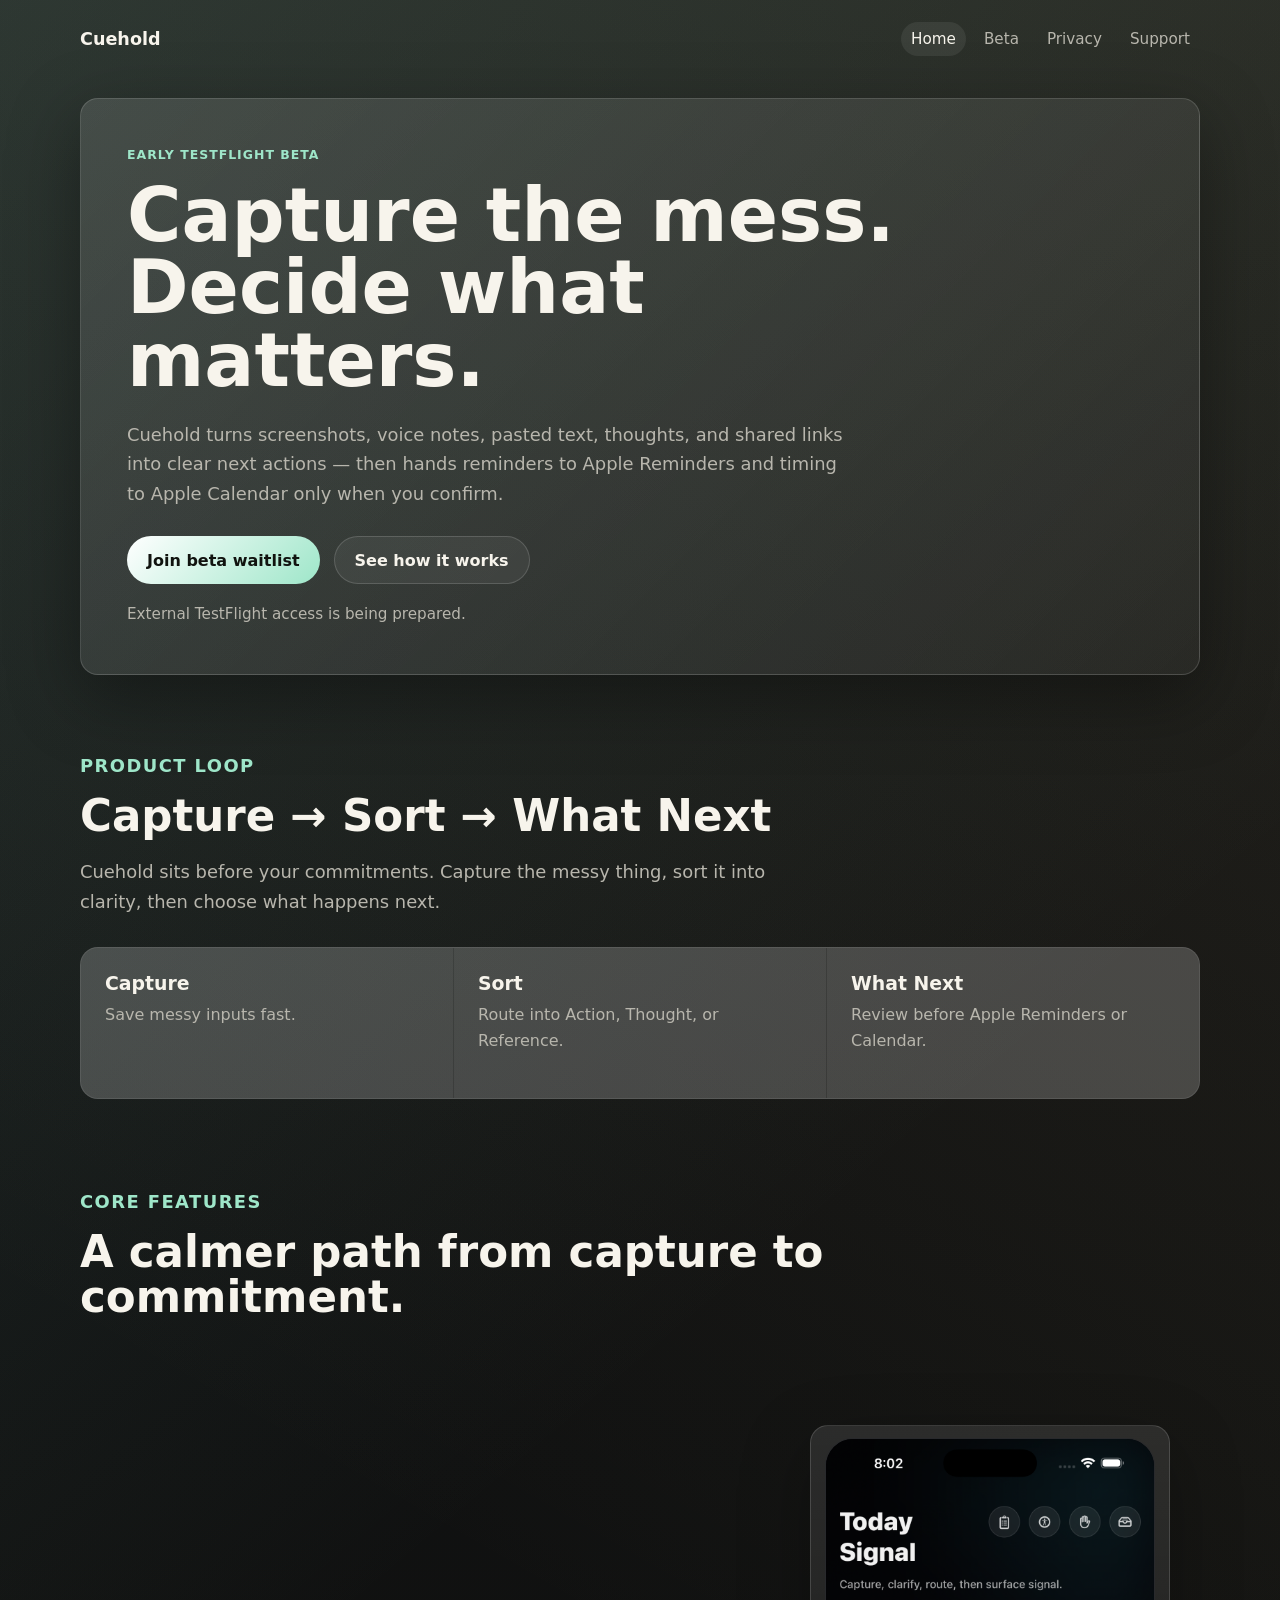
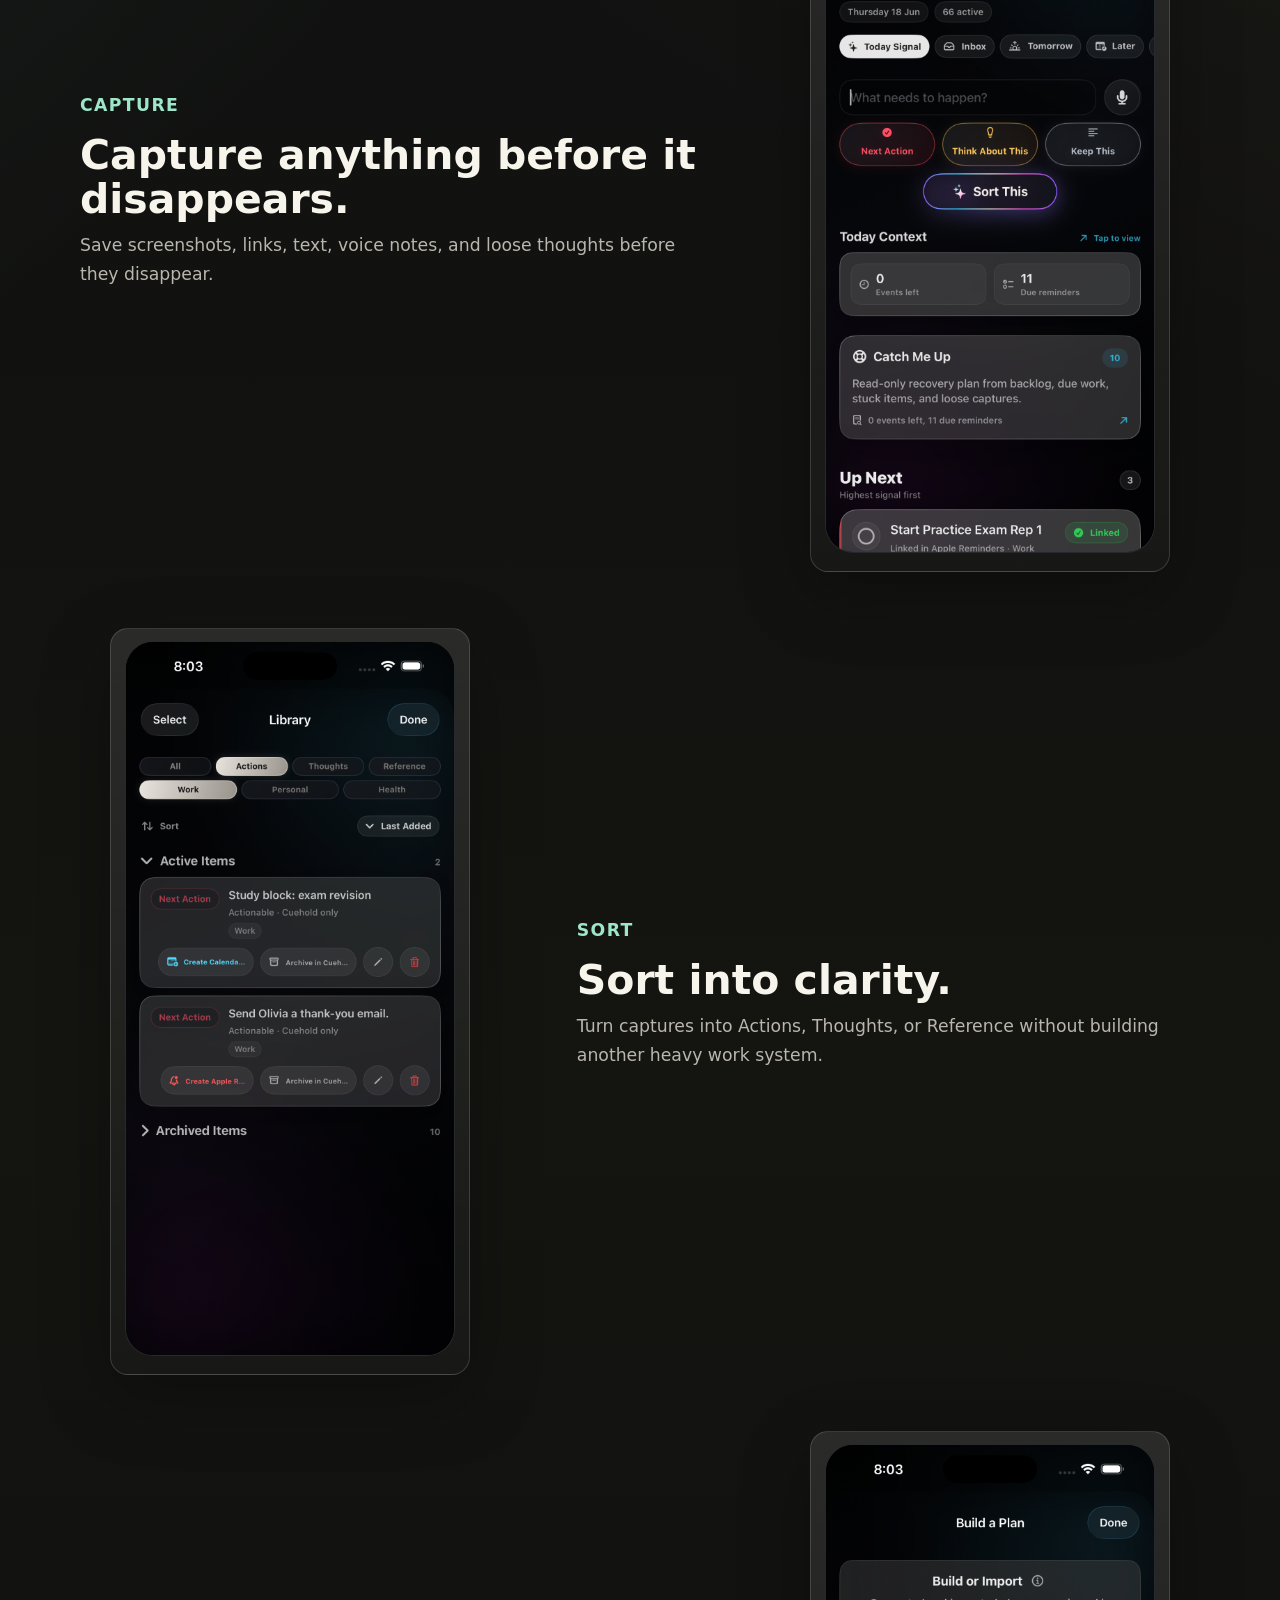
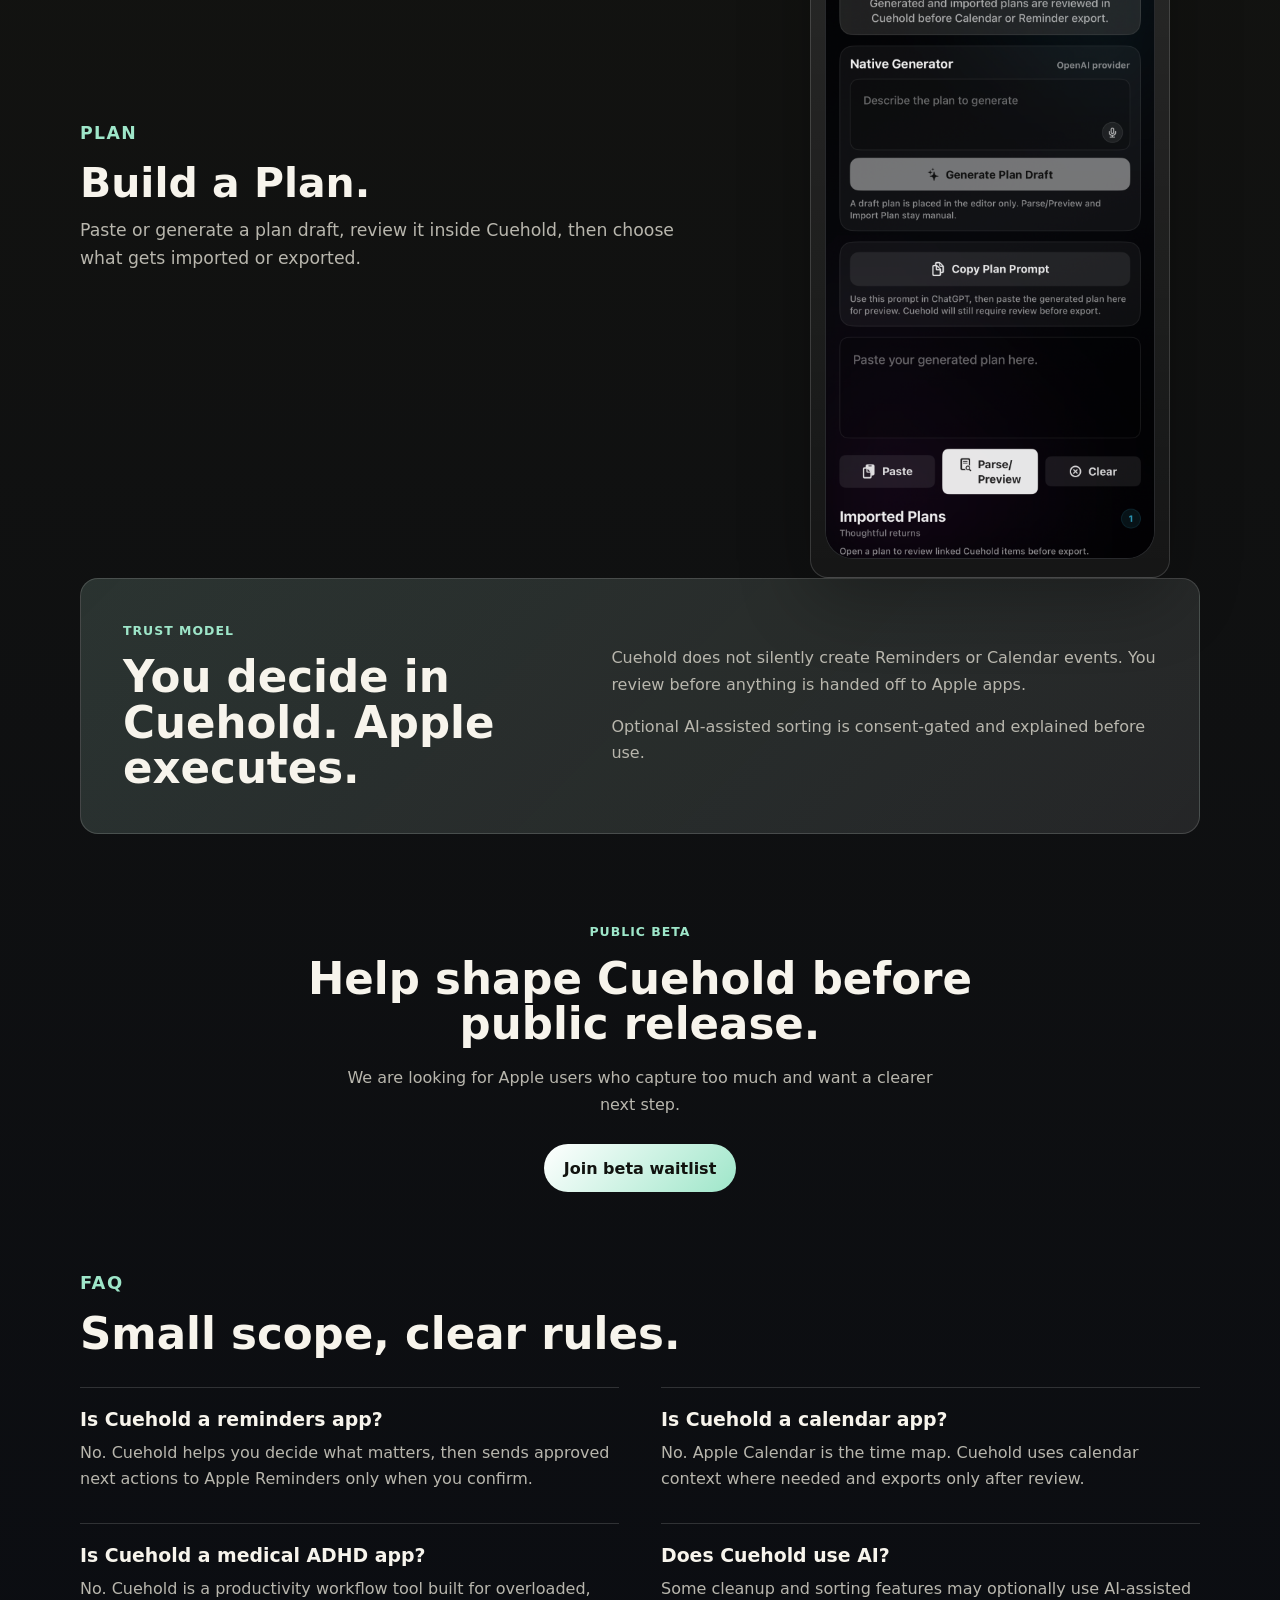
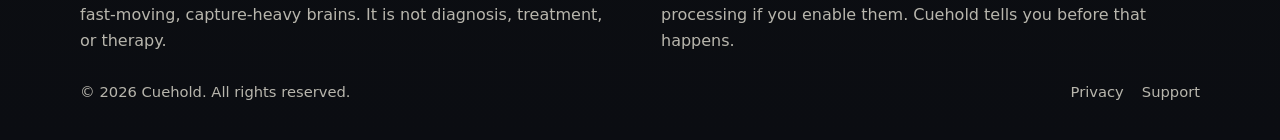
==== commit 6dca2464: "Fix Cuehold feature row layout" ====
--- a/index.html
+++ b/index.html
@@ -28,7 +28,7 @@
 
   <main>
     <section class="hero">
-      <div class="hero-inner">
+      <div class="hero-inner hero-inner-simple">
         <div class="hero-copy">
           <p class="eyebrow">Early TestFlight beta</p>
           <h1>Capture the mess. Decide what matters.</h1>
@@ -44,15 +44,6 @@
 
           <p class="trust-note">External TestFlight access is being prepared.</p>
         </div>
-
-        <figure class="phone-preview" aria-label="Cuehold Today Signal product preview">
-          <img
-            src="assets/screenshots/today-signal-build12.png"
-            alt="Cuehold Today Signal screen showing Sort This, Next Action, Think About This, Keep This, and Up Next."
-            width="942"
-            height="2048"
-          />
-        </figure>
       </div>
     </section>
 
@@ -90,15 +81,24 @@
         <h2 id="features-heading">A calmer path from capture to commitment.</h2>
       </div>
 
-      <article class="feature-row text-only">
+      <article class="feature-row with-shot">
         <div class="feature-copy">
           <p class="eyebrow">Capture</p>
-          <h3>Capture anything.</h3>
+          <h3>Capture anything before it disappears.</h3>
           <p>Save screenshots, links, text, voice notes, and loose thoughts before they disappear.</p>
         </div>
+
+        <figure class="screenshot-card feature-shot">
+          <img
+            src="assets/screenshots/today-signal-build12.png"
+            alt="Cuehold Today Signal screen showing Sort This, Next Action, Think About This, Keep This, and Up Next."
+            width="942"
+            height="2048"
+          />
+        </figure>
       </article>
 
-      <article class="feature-row with-shot">
+      <article class="feature-row with-shot reverse">
         <div class="feature-copy">
           <p class="eyebrow">Sort</p>
           <h3>Sort into clarity.</h3>
@@ -115,7 +115,7 @@
         </figure>
       </article>
 
-      <article class="feature-row with-shot reverse">
+      <article class="feature-row with-shot">
         <div class="feature-copy">
           <p class="eyebrow">Plan</p>
           <h3>Build a Plan.</h3>
--- a/styles.css
+++ b/styles.css
@@ -111,6 +111,11 @@
   min-width: 0;
 }
 
+.hero-inner-simple {
+  display: block;
+  max-width: 860px;
+}
+
 .phone-preview {
   margin: 0;
   justify-self: center;
@@ -410,26 +415,22 @@
 
 .feature-stack {
   display: grid;
-  gap: 74px;
+  gap: 56px;
 }
 
 .feature-row {
   display: grid;
-  grid-template-columns: minmax(0, 0.9fr) minmax(0, 1.1fr);
-  gap: 42px;
+  grid-template-columns: minmax(0, 1fr) minmax(280px, 420px);
+  gap: clamp(32px, 6vw, 96px);
   align-items: center;
 }
 
-.feature-row.text-only {
-  max-width: 760px;
-}
-
 .feature-row.with-shot {
-  grid-template-columns: minmax(0, 1fr) minmax(240px, 300px);
+  grid-template-columns: minmax(0, 1fr) minmax(280px, 420px);
 }
 
 .feature-row.with-shot.reverse {
-  grid-template-columns: minmax(240px, 300px) minmax(0, 1fr);
+  grid-template-columns: minmax(280px, 420px) minmax(0, 1fr);
 }
 
 .feature-row.with-shot.reverse .feature-copy {
@@ -441,7 +442,7 @@
 }
 
 .feature-row h3 {
-  font-size: clamp(1.75rem, 3vw, 2.45rem);
+  font-size: clamp(1.9rem, 3.2vw, 2.65rem);
   line-height: 1.08;
 }
 
@@ -451,13 +452,13 @@
 }
 
 .feature-row .feature-shot {
-  max-width: 300px;
+  max-width: 360px;
 }
 
 .feature-row .feature-shot img {
-  width: min(100%, 270px);
-  max-height: 560px;
-  object-fit: cover;
+  width: min(100%, 330px);
+  max-height: none;
+  object-fit: contain;
   object-position: top;
 }
 
@@ -628,21 +629,31 @@
   }
 
   .feature-stack {
-    gap: 56px;
+    gap: 44px;
   }
 
   .feature-row.with-shot.reverse .feature-copy,
-  .feature-row.with-shot.reverse .feature-shot {
+  .feature-row.with-shot.reverse .feature-shot,
+  .feature-row.with-shot .feature-copy,
+  .feature-row.with-shot .feature-shot {
     order: 0;
   }
 
+  .feature-row.with-shot .feature-copy {
+    order: 1;
+  }
+
+  .feature-row.with-shot .feature-shot {
+    order: 2;
+  }
+
   .feature-row .feature-shot {
-    max-width: 280px;
+    max-width: 300px;
   }
 
   .feature-row .feature-shot img {
-    width: min(100%, 250px);
-    max-height: 500px;
+    width: min(100%, 270px);
+    max-height: none;
   }
 
   .trust-band {
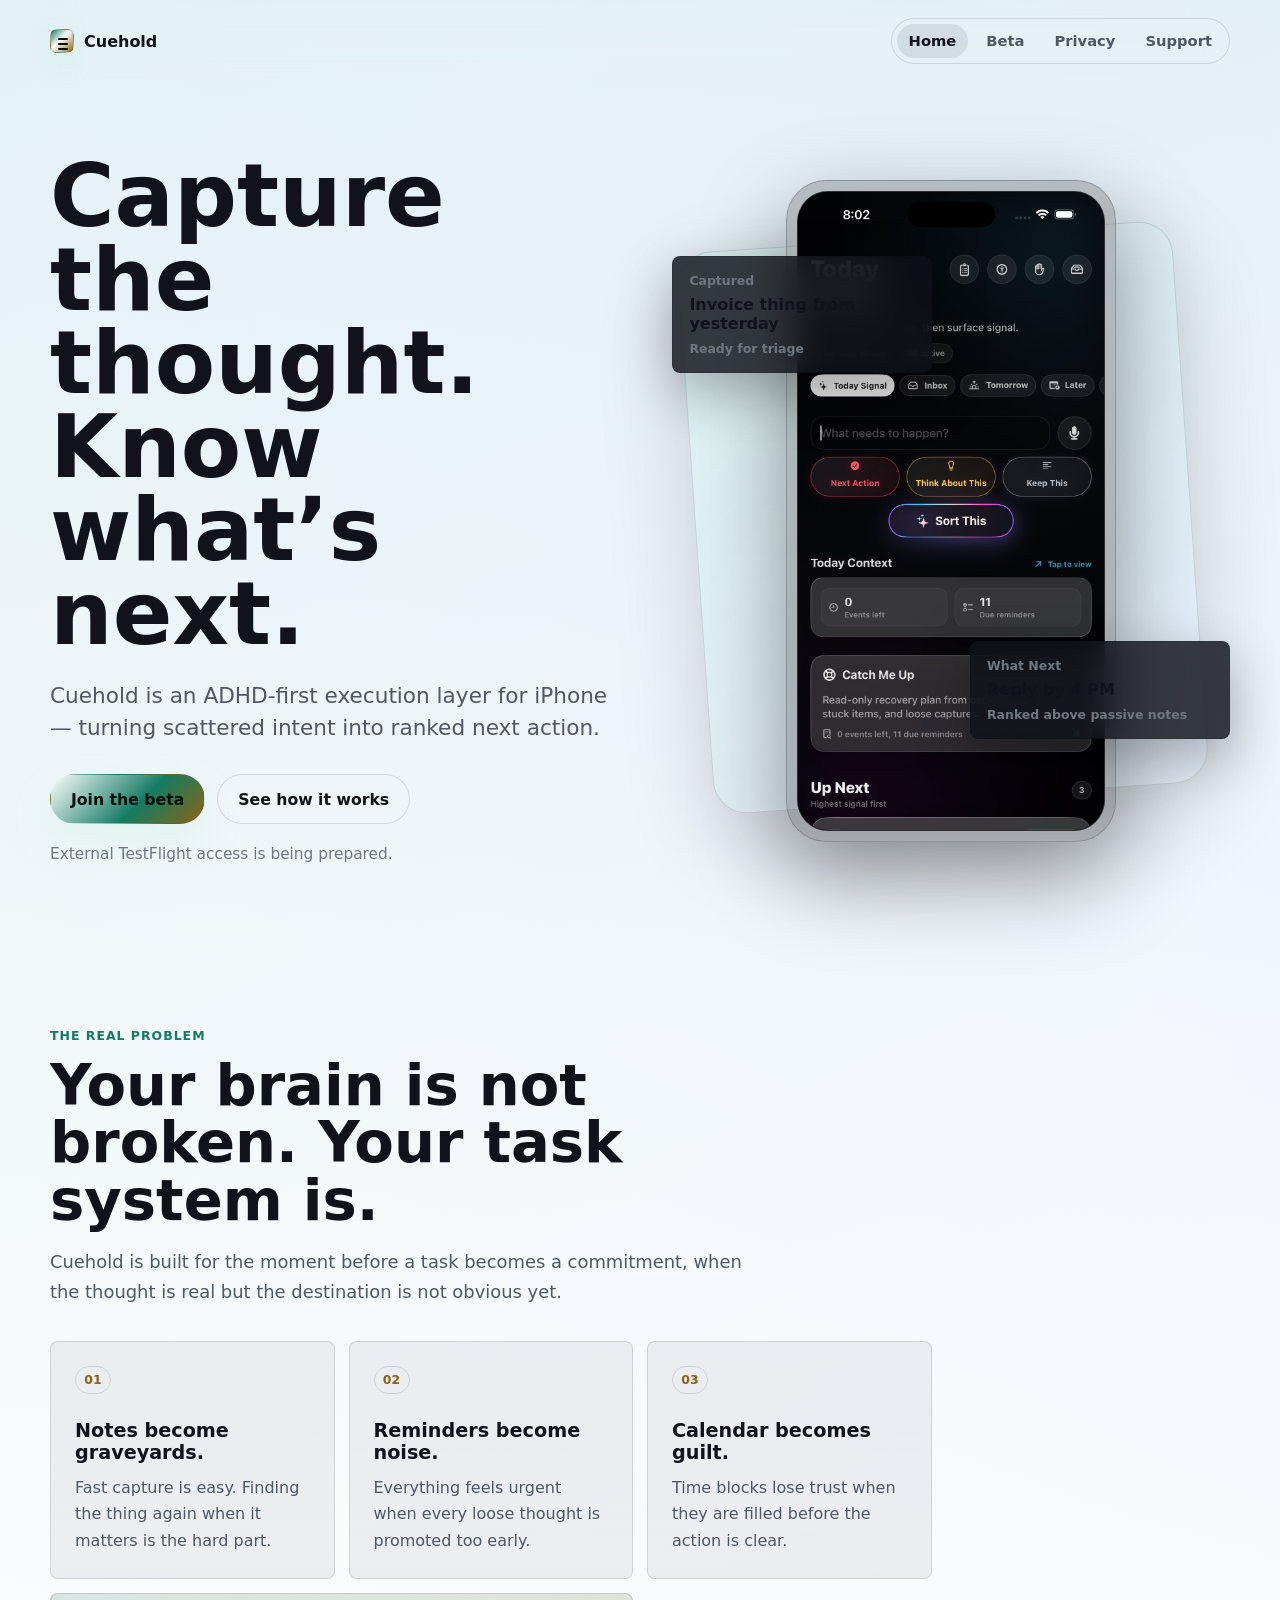
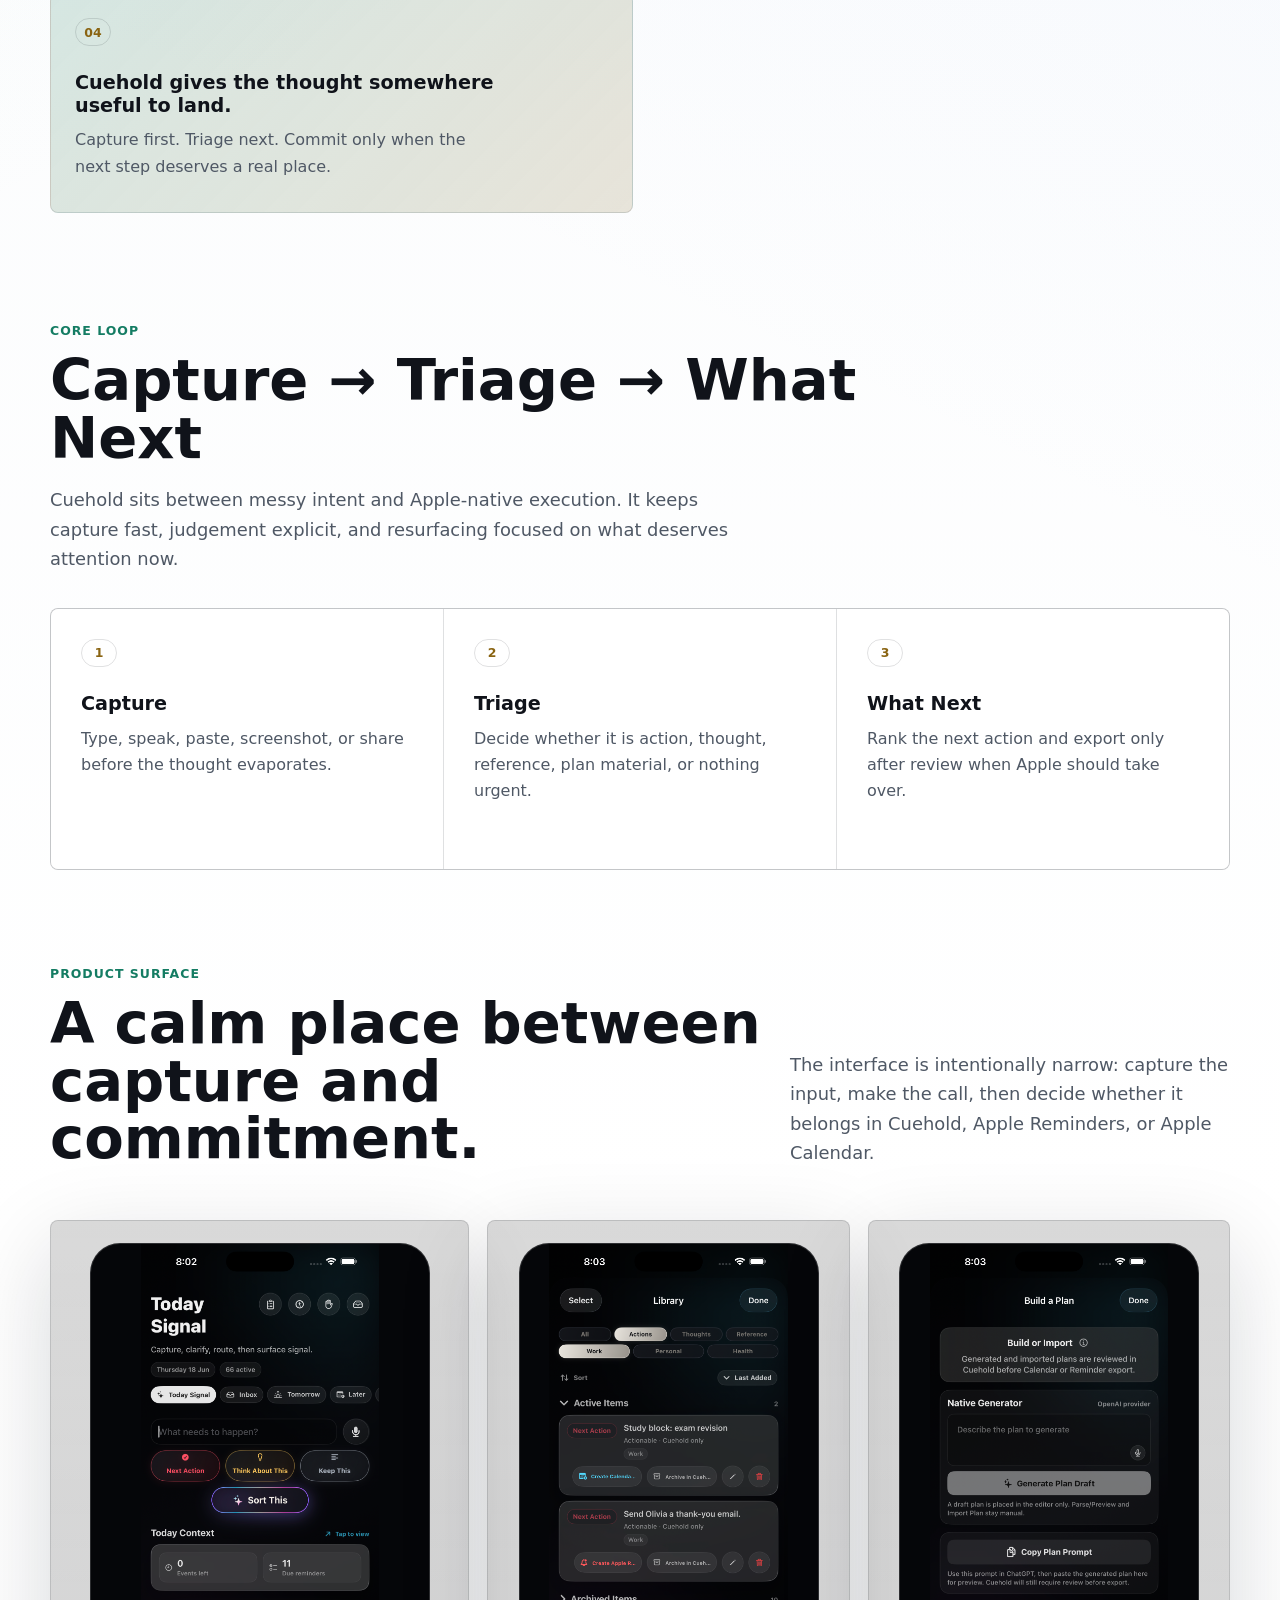
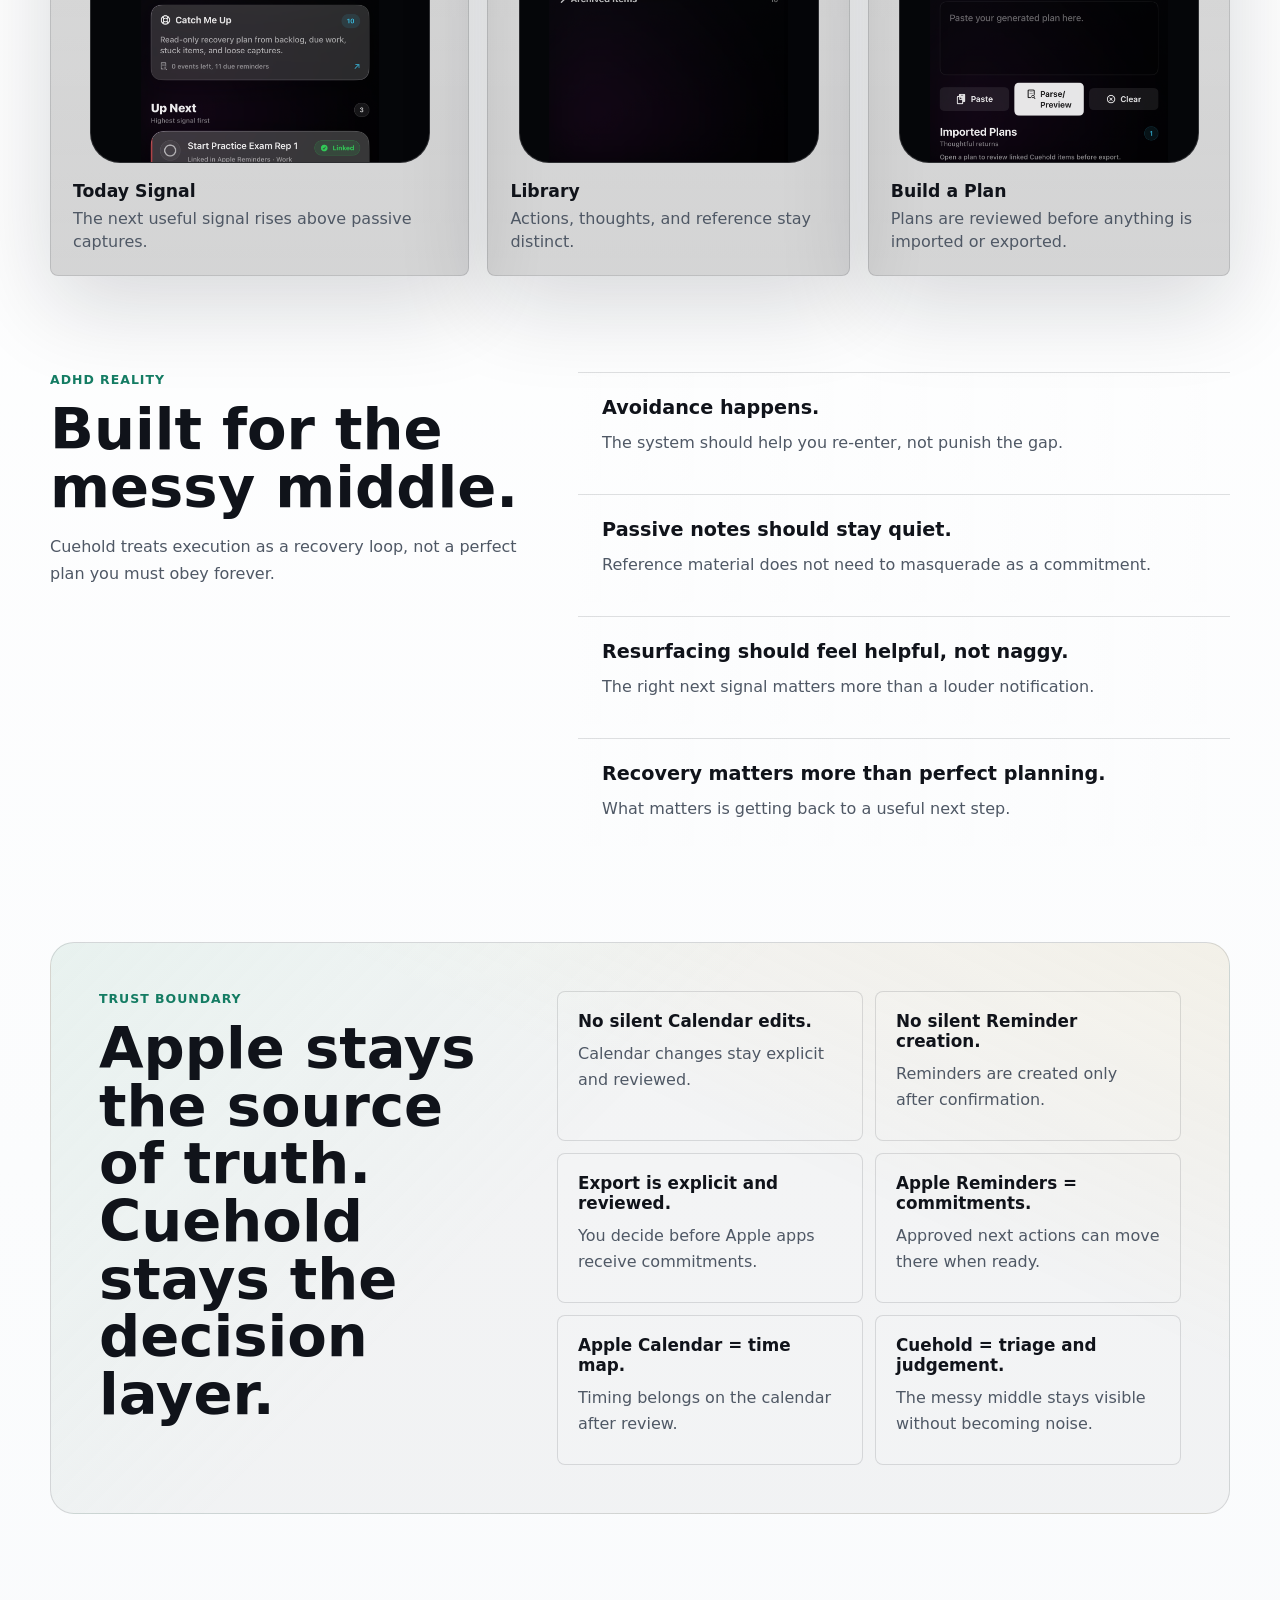
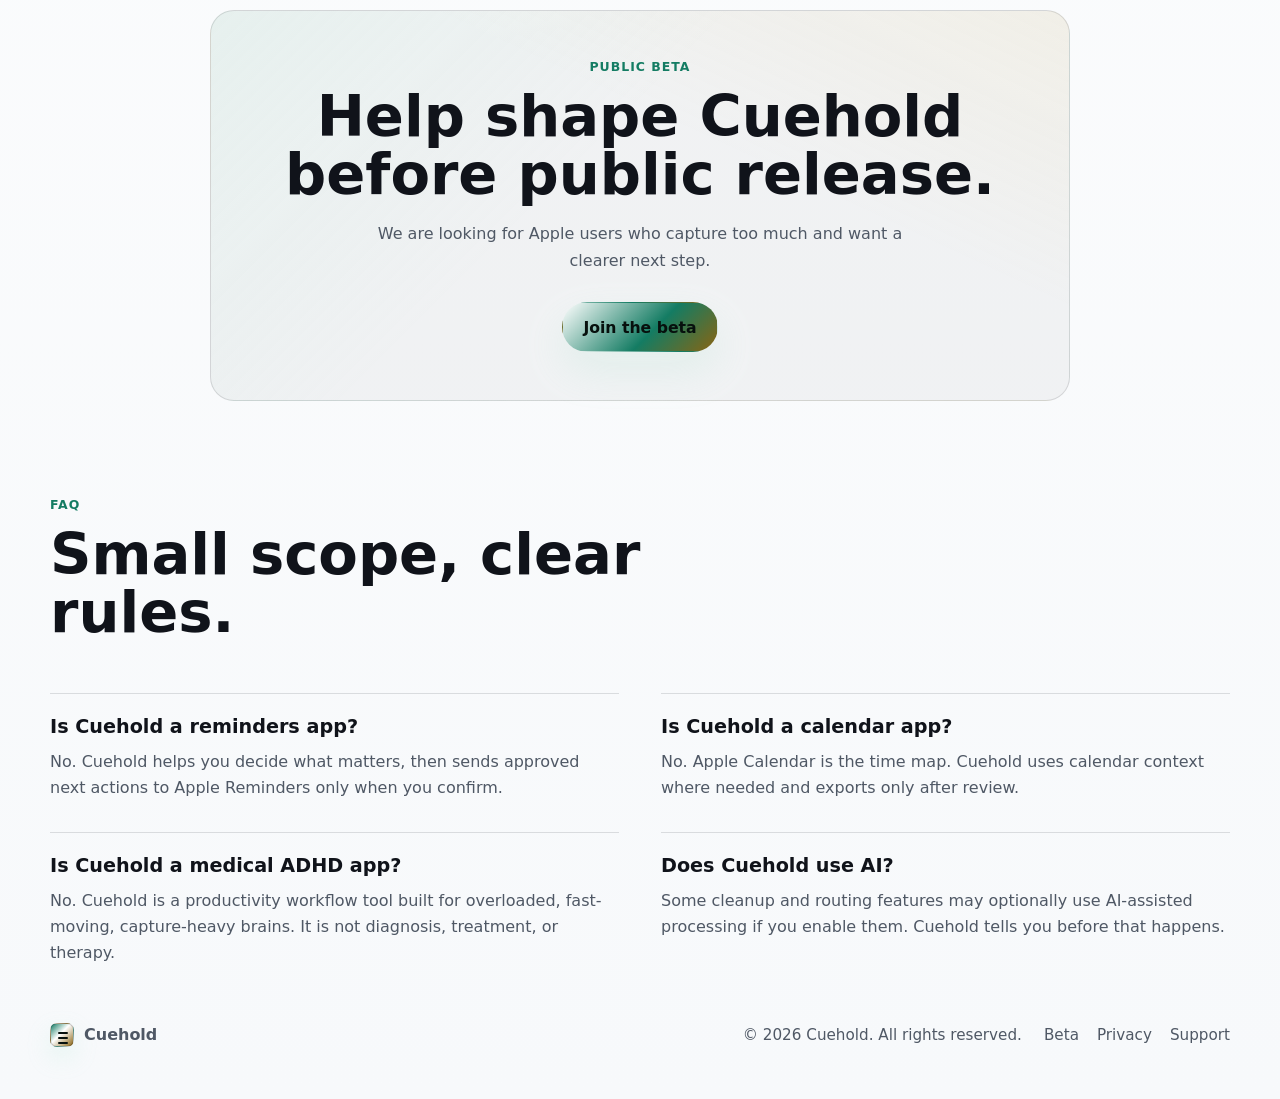
==== commit a3f89b7e: "Refresh Cuehold static website UI" ====
--- a/index.html
+++ b/index.html
@@ -3,20 +3,31 @@
 <head>
   <meta charset="utf-8" />
   <meta name="viewport" content="width=device-width, initial-scale=1" />
-  <title>Cuehold — Capture. Sort. What Next.</title>
-  <meta name="description" content="Cuehold turns messy capture into clear next actions, with Apple Reminders and Apple Calendar handoff only after you confirm." />
-  <meta name="theme-color" content="#0b0d12" />
-  <meta property="og:title" content="Cuehold — Capture. Sort. What Next." />
-  <meta property="og:description" content="Capture the mess. Decide what matters." />
+  <title>Cuehold - Capture the thought. Know what’s next.</title>
+  <meta name="description" content="Cuehold is an ADHD-first execution layer for iPhone — turning scattered intent into ranked next action with explicit Apple Reminders and Calendar handoff." />
+  <meta name="theme-color" content="#090b10" />
+  <meta property="og:title" content="Cuehold - Capture the thought. Know what’s next." />
+  <meta property="og:description" content="Capture → Triage → What Next for Apple-native workflows." />
   <meta property="og:type" content="website" />
   <meta property="og:url" content="https://dillonmonop.github.io/cuehold/" />
+  <meta property="og:image" content="https://dillonmonop.github.io/cuehold/assets/social-preview.svg" />
+  <meta name="twitter:card" content="summary_large_image" />
+  <meta name="twitter:title" content="Cuehold - Capture the thought. Know what’s next." />
+  <meta name="twitter:description" content="An ADHD-first execution layer for iPhone." />
+  <meta name="twitter:image" content="https://dillonmonop.github.io/cuehold/assets/social-preview.svg" />
   <link rel="canonical" href="https://dillonmonop.github.io/cuehold/" />
+  <link rel="icon" href="assets/favicon.svg" type="image/svg+xml" />
   <link rel="stylesheet" href="styles.css" />
 </head>
 
 <body>
+  <a class="skip-link" href="#main">Skip to content</a>
+
   <header class="site-header">
-    <a class="logo" href="index.html" aria-label="Cuehold home">Cuehold</a>
+    <a class="logo" href="index.html" aria-label="Cuehold home">
+      <span class="logo-mark" aria-hidden="true"></span>
+      <span>Cuehold</span>
+    </a>
 
     <nav class="nav" aria-label="Primary">
       <a href="index.html" aria-current="page">Home</a>
@@ -26,139 +37,255 @@
     </nav>
   </header>
 
-  <main>
-    <section class="hero">
-      <div class="hero-inner hero-inner-simple">
-        <div class="hero-copy">
-          <p class="eyebrow">Early TestFlight beta</p>
-          <h1>Capture the mess. Decide what matters.</h1>
-          <p class="hero-text">
-            Cuehold turns screenshots, voice notes, pasted text, thoughts, and shared links into clear next actions
-            &mdash; then hands reminders to Apple Reminders and timing to Apple Calendar only when you confirm.
-          </p>
-
-          <div class="hero-actions">
-            <a class="button primary" href="beta.html">Join beta waitlist</a>
-            <a class="button secondary" href="#how-it-works">See how it works</a>
-          </div>
-
-          <p class="trust-note">External TestFlight access is being prepared.</p>
-        </div>
-      </div>
-    </section>
-
-    <section class="section loop-section" id="how-it-works" aria-labelledby="loop-heading">
-      <div class="section-heading compact-heading">
-        <p class="eyebrow">Product loop</p>
-        <h2 id="loop-heading">Capture → Sort → What Next</h2>
-        <p>
-          Cuehold sits before your commitments. Capture the messy thing, sort it into clarity,
-          then choose what happens next.
-        </p>
-      </div>
-
-      <div class="loop-cards">
-        <article>
-          <h3>Capture</h3>
-          <p>Save messy inputs fast.</p>
-        </article>
-
-        <article>
-          <h3>Sort</h3>
-          <p>Route into Action, Thought, or Reference.</p>
-        </article>
-
-        <article>
-          <h3>What Next</h3>
-          <p>Review before Apple Reminders or Calendar.</p>
-        </article>
-      </div>
-    </section>
-
-    <section class="section feature-stack" aria-labelledby="features-heading">
-      <div class="section-heading compact-heading">
-        <p class="eyebrow">Core features</p>
-        <h2 id="features-heading">A calmer path from capture to commitment.</h2>
-      </div>
-
-      <article class="feature-row with-shot">
-        <div class="feature-copy">
-          <p class="eyebrow">Capture</p>
-          <h3>Capture anything before it disappears.</h3>
-          <p>Save screenshots, links, text, voice notes, and loose thoughts before they disappear.</p>
-        </div>
-
-        <figure class="screenshot-card feature-shot">
+  <main id="main">
+    <section class="hero section-shell" aria-labelledby="hero-heading">
+      <div class="hero-copy">
+        <h1 id="hero-heading">Capture the thought. Know what’s next.</h1>
+        <p class="hero-text">
+          Cuehold is an ADHD-first execution layer for iPhone — turning scattered intent into ranked next action.
+        </p>
+
+        <div class="hero-actions" aria-label="Primary actions">
+          <a class="button primary" href="beta.html">Join the beta</a>
+          <a class="button secondary" href="#how-it-works">See how it works</a>
+        </div>
+
+        <p class="status-note">External TestFlight access is being prepared.</p>
+      </div>
+
+      <div class="hero-visual" aria-label="Cuehold product preview">
+        <div class="phone-frame hero-phone">
           <img
             src="assets/screenshots/today-signal-build12.png"
-            alt="Cuehold Today Signal screen showing Sort This, Next Action, Think About This, Keep This, and Up Next."
+            alt="Cuehold Today Signal screen showing capture actions and Up Next."
             width="942"
             height="2048"
+            fetchpriority="high"
           />
+        </div>
+
+        <div class="floating-panel capture-panel" aria-hidden="true">
+          <span>Captured</span>
+          <strong>Invoice thing from yesterday</strong>
+          <small>Ready for triage</small>
+        </div>
+
+        <div class="floating-panel next-panel" aria-hidden="true">
+          <span>What Next</span>
+          <strong>Reply by 4 PM</strong>
+          <small>Ranked above passive notes</small>
+        </div>
+      </div>
+    </section>
+
+    <section class="section problem-section" aria-labelledby="problem-heading">
+      <div class="section-kicker">The real problem</div>
+      <div class="section-heading">
+        <h2 id="problem-heading">Your brain is not broken. Your task system is.</h2>
+        <p>
+          Cuehold is built for the moment before a task becomes a commitment, when the thought is real
+          but the destination is not obvious yet.
+        </p>
+      </div>
+
+      <div class="bento-grid problem-grid">
+        <article class="bento-card">
+          <span class="card-index">01</span>
+          <h3>Notes become graveyards.</h3>
+          <p>Fast capture is easy. Finding the thing again when it matters is the hard part.</p>
+        </article>
+
+        <article class="bento-card">
+          <span class="card-index">02</span>
+          <h3>Reminders become noise.</h3>
+          <p>Everything feels urgent when every loose thought is promoted too early.</p>
+        </article>
+
+        <article class="bento-card">
+          <span class="card-index">03</span>
+          <h3>Calendar becomes guilt.</h3>
+          <p>Time blocks lose trust when they are filled before the action is clear.</p>
+        </article>
+
+        <article class="bento-card accent-card">
+          <span class="card-index">04</span>
+          <h3>Cuehold gives the thought somewhere useful to land.</h3>
+          <p>Capture first. Triage next. Commit only when the next step deserves a real place.</p>
+        </article>
+      </div>
+    </section>
+
+    <section class="section loop-section" id="how-it-works" aria-labelledby="loop-heading">
+      <div class="section-kicker">Core loop</div>
+      <div class="loop-header">
+        <h2 id="loop-heading">Capture → Triage → What Next</h2>
+        <p>
+          Cuehold sits between messy intent and Apple-native execution. It keeps capture fast,
+          judgement explicit, and resurfacing focused on what deserves attention now.
+        </p>
+      </div>
+
+      <div class="loop-track" aria-label="Cuehold workflow">
+        <article>
+          <span class="loop-number">1</span>
+          <h3>Capture</h3>
+          <p>Type, speak, paste, screenshot, or share before the thought evaporates.</p>
+        </article>
+
+        <article>
+          <span class="loop-number">2</span>
+          <h3>Triage</h3>
+          <p>Decide whether it is action, thought, reference, plan material, or nothing urgent.</p>
+        </article>
+
+        <article>
+          <span class="loop-number">3</span>
+          <h3>What Next</h3>
+          <p>Rank the next action and export only after review when Apple should take over.</p>
+        </article>
+      </div>
+    </section>
+
+    <section class="section showcase-section" aria-labelledby="showcase-heading">
+      <div class="section-heading split-heading">
+        <div>
+          <div class="section-kicker">Product surface</div>
+          <h2 id="showcase-heading">A calm place between capture and commitment.</h2>
+        </div>
+        <p>
+          The interface is intentionally narrow: capture the input, make the call, then decide whether it
+          belongs in Cuehold, Apple Reminders, or Apple Calendar.
+        </p>
+      </div>
+
+      <div class="showcase-grid">
+        <figure class="shot-card tall-shot">
+          <img
+            src="assets/screenshots/today-signal-build12.png"
+            alt="Cuehold Today Signal screen with capture actions and Up Next."
+            width="942"
+            height="2048"
+            loading="lazy"
+          />
+          <figcaption>
+            <strong>Today Signal</strong>
+            <span>The next useful signal rises above passive captures.</span>
+          </figcaption>
         </figure>
-      </article>
-
-      <article class="feature-row with-shot reverse">
-        <div class="feature-copy">
-          <p class="eyebrow">Sort</p>
-          <h3>Sort into clarity.</h3>
-          <p>Turn captures into Actions, Thoughts, or Reference without building another heavy work system.</p>
-        </div>
-
-        <figure class="screenshot-card feature-shot">
+
+        <figure class="shot-card">
           <img
             src="assets/screenshots/library-build12.png"
-            alt="Cuehold Library filters showing Actions, Thoughts, Reference, and Next Action cards."
+            alt="Cuehold Library screen with filters for Actions, Thoughts, Reference, and Next Actions."
             width="942"
             height="2048"
+            loading="lazy"
           />
+          <figcaption>
+            <strong>Library</strong>
+            <span>Actions, thoughts, and reference stay distinct.</span>
+          </figcaption>
         </figure>
-      </article>
-
-      <article class="feature-row with-shot">
-        <div class="feature-copy">
-          <p class="eyebrow">Plan</p>
-          <h3>Build a Plan.</h3>
-          <p>Paste or generate a plan draft, review it inside Cuehold, then choose what gets imported or exported.</p>
-        </div>
-
-        <figure class="screenshot-card feature-shot">
+
+        <figure class="shot-card">
           <img
             src="assets/screenshots/build-plan-build12.png"
-            alt="Cuehold Build a Plan screen showing Generate Plan Draft, Copy Plan Prompt, and paste area."
+            alt="Cuehold Build a Plan screen with plan draft and review controls."
             width="942"
             height="2048"
+            loading="lazy"
           />
+          <figcaption>
+            <strong>Build a Plan</strong>
+            <span>Plans are reviewed before anything is imported or exported.</span>
+          </figcaption>
         </figure>
-      </article>
-    </section>
-
-    <section class="section trust-band" aria-labelledby="trust-heading">
-      <div>
-        <p class="eyebrow">Trust model</p>
-        <h2 id="trust-heading">You decide in Cuehold. Apple executes.</h2>
-      </div>
-
-      <div class="trust-copy">
+      </div>
+    </section>
+
+    <section class="section reality-section" aria-labelledby="reality-heading">
+      <div class="reality-copy">
+        <div class="section-kicker">ADHD reality</div>
+        <h2 id="reality-heading">Built for the messy middle.</h2>
         <p>
-          Cuehold does not silently create Reminders or Calendar events. You review before anything
-          is handed off to Apple apps.
-        </p>
-        <p>Optional AI-assisted sorting is consent-gated and explained before use.</p>
+          Cuehold treats execution as a recovery loop, not a perfect plan you must obey forever.
+        </p>
+      </div>
+
+      <div class="reality-list">
+        <article>
+          <h3>Avoidance happens.</h3>
+          <p>The system should help you re-enter, not punish the gap.</p>
+        </article>
+
+        <article>
+          <h3>Passive notes should stay quiet.</h3>
+          <p>Reference material does not need to masquerade as a commitment.</p>
+        </article>
+
+        <article>
+          <h3>Resurfacing should feel helpful, not naggy.</h3>
+          <p>The right next signal matters more than a louder notification.</p>
+        </article>
+
+        <article>
+          <h3>Recovery matters more than perfect planning.</h3>
+          <p>What matters is getting back to a useful next step.</p>
+        </article>
+      </div>
+    </section>
+
+    <section class="section trust-section" aria-labelledby="trust-heading">
+      <div class="trust-panel">
+        <div>
+          <div class="section-kicker">Trust boundary</div>
+          <h2 id="trust-heading">Apple stays the source of truth. Cuehold stays the decision layer.</h2>
+        </div>
+
+        <div class="trust-grid">
+          <article>
+            <h3>No silent Calendar edits.</h3>
+            <p>Calendar changes stay explicit and reviewed.</p>
+          </article>
+          <article>
+            <h3>No silent Reminder creation.</h3>
+            <p>Reminders are created only after confirmation.</p>
+          </article>
+          <article>
+            <h3>Export is explicit and reviewed.</h3>
+            <p>You decide before Apple apps receive commitments.</p>
+          </article>
+          <article>
+            <h3>Apple Reminders = commitments.</h3>
+            <p>Approved next actions can move there when ready.</p>
+          </article>
+          <article>
+            <h3>Apple Calendar = time map.</h3>
+            <p>Timing belongs on the calendar after review.</p>
+          </article>
+          <article>
+            <h3>Cuehold = triage and judgement.</h3>
+            <p>The messy middle stays visible without becoming noise.</p>
+          </article>
+        </div>
       </div>
     </section>
 
     <section class="section beta-cta" aria-labelledby="beta-heading">
-      <p class="eyebrow">Public beta</p>
-      <h2 id="beta-heading">Help shape Cuehold before public release.</h2>
-      <p>We are looking for Apple users who capture too much and want a clearer next step.</p>
-      <a class="button primary" href="beta.html">Join beta waitlist</a>
+      <div class="cta-panel">
+        <div class="section-kicker">Public beta</div>
+        <h2 id="beta-heading">Help shape Cuehold before public release.</h2>
+        <p>We are looking for Apple users who capture too much and want a clearer next step.</p>
+        <a class="button primary" href="beta.html">Join the beta</a>
+      </div>
     </section>
 
     <section class="section faq-section" aria-labelledby="faq-heading">
-      <div class="section-heading compact-heading">
-        <p class="eyebrow">FAQ</p>
-        <h2 id="faq-heading">Small scope, clear rules.</h2>
+      <div class="section-heading split-heading">
+        <div>
+          <div class="section-kicker">FAQ</div>
+          <h2 id="faq-heading">Small scope, clear rules.</h2>
+        </div>
       </div>
 
       <div class="faq-list">
@@ -179,15 +306,20 @@
 
         <article>
           <h3>Does Cuehold use AI?</h3>
-          <p>Some cleanup and sorting features may optionally use AI-assisted processing if you enable them. Cuehold tells you before that happens.</p>
+          <p>Some cleanup and routing features may optionally use AI-assisted processing if you enable them. Cuehold tells you before that happens.</p>
         </article>
       </div>
     </section>
   </main>
 
   <footer class="site-footer">
+    <a class="logo footer-logo" href="index.html" aria-label="Cuehold home">
+      <span class="logo-mark" aria-hidden="true"></span>
+      <span>Cuehold</span>
+    </a>
     <span>© 2026 Cuehold. All rights reserved.</span>
     <div>
+      <a href="beta.html">Beta</a>
       <a href="privacy.html">Privacy</a>
       <a href="support.html">Support</a>
     </div>
--- a/styles.css
+++ b/styles.css
@@ -1,15 +1,46 @@
 :root {
-  --bg: #0b0d12;
-  --panel: rgba(255, 255, 255, 0.075);
-  --panel-strong: rgba(255, 255, 255, 0.11);
-  --text: #f7f4ec;
-  --muted: #b8b6ad;
-  --line: rgba(255, 255, 255, 0.15);
-  --accent: #9ee6c9;
-  --accent-strong: #f1d27a;
-  --max: 1120px;
-  --radius-xl: 18px;
-  --radius-lg: 8px;
+  color-scheme: dark;
+  --bg: #090b10;
+  --bg-elevated: #10131a;
+  --surface: rgba(255, 255, 255, 0.075);
+  --surface-strong: rgba(255, 255, 255, 0.12);
+  --surface-soft: rgba(255, 255, 255, 0.045);
+  --text: #fbf7ef;
+  --muted: #c6c0b5;
+  --quiet: #8f948f;
+  --line: rgba(255, 255, 255, 0.14);
+  --line-strong: rgba(255, 255, 255, 0.24);
+  --mint: #9ee6c9;
+  --amber: #f3d06b;
+  --blue: #91b8ff;
+  --ink: #06070a;
+  --shadow: 0 28px 90px rgba(0, 0, 0, 0.42);
+  --max: 1180px;
+  --gutter: 24px;
+  --radius-card: 8px;
+  --radius-panel: 24px;
+  --ease: cubic-bezier(0.2, 0.8, 0.2, 1);
+}
+
+@media (prefers-color-scheme: light) {
+  :root {
+    color-scheme: light;
+    --bg: #f7f9fb;
+    --bg-elevated: #ffffff;
+    --surface: rgba(6, 10, 18, 0.055);
+    --surface-strong: rgba(6, 10, 18, 0.085);
+    --surface-soft: rgba(6, 10, 18, 0.035);
+    --text: #10131a;
+    --muted: #4f5865;
+    --quiet: #6f7680;
+    --line: rgba(7, 12, 20, 0.12);
+    --line-strong: rgba(7, 12, 20, 0.2);
+    --mint: #147c63;
+    --amber: #8a6412;
+    --blue: #285aa8;
+    --ink: #ffffff;
+    --shadow: 0 28px 90px rgba(13, 18, 30, 0.16);
+  }
 }
 
 * {
@@ -22,14 +53,31 @@
 
 body {
   margin: 0;
+  min-height: 100vh;
   overflow-x: hidden;
-  min-height: 100vh;
-  font-family: Inter, ui-sans-serif, system-ui, -apple-system, BlinkMacSystemFont, "SF Pro Display", "Segoe UI", sans-serif;
+  font-family: ui-sans-serif, system-ui, -apple-system, BlinkMacSystemFont, "SF Pro Display", "Segoe UI", sans-serif;
   color: var(--text);
   background:
-    linear-gradient(140deg, rgba(158, 230, 201, 0.14), transparent 32%),
-    linear-gradient(210deg, rgba(241, 210, 122, 0.11), transparent 36%),
-    linear-gradient(180deg, #0b0d12 0%, #141410 54%, #0b0d12 100%);
+    linear-gradient(155deg, rgba(158, 230, 201, 0.13) 0%, transparent 28%),
+    linear-gradient(205deg, rgba(145, 184, 255, 0.12) 0%, transparent 34%),
+    linear-gradient(180deg, var(--bg) 0%, var(--bg-elevated) 48%, var(--bg) 100%);
+}
+
+body::before {
+  position: fixed;
+  inset: 0;
+  z-index: -1;
+  pointer-events: none;
+  content: "";
+  background:
+    linear-gradient(rgba(255, 255, 255, 0.035) 1px, transparent 1px),
+    linear-gradient(90deg, rgba(255, 255, 255, 0.026) 1px, transparent 1px);
+  background-size: 64px 64px;
+  mask-image: linear-gradient(to bottom, rgba(0, 0, 0, 0.85), transparent 76%);
+}
+
+img {
+  max-width: 100%;
 }
 
 a {
@@ -38,123 +86,121 @@
 }
 
 a:focus-visible,
-button:focus-visible {
-  outline: 3px solid var(--accent);
-  outline-offset: 4px;
+button:focus-visible,
+iframe:focus-visible {
+  outline: 3px solid var(--mint);
+  outline-offset: 5px;
+}
+
+.skip-link {
+  position: fixed;
+  top: 12px;
+  left: 12px;
+  z-index: 20;
+  padding: 10px 14px;
+  color: var(--ink);
+  background: var(--mint);
+  border-radius: var(--radius-card);
+  font-weight: 800;
+  transform: translateY(-160%);
+  transition: transform 180ms var(--ease);
+}
+
+.skip-link:focus {
+  transform: translateY(0);
 }
 
 .site-header,
-.hero,
-.page-hero,
 .section,
-.split,
-.cta,
+.section-shell,
 .site-footer {
-  width: min(var(--max), calc(100% - 40px));
-  margin-left: auto;
-  margin-right: auto;
+  width: min(var(--max), calc(100% - (var(--gutter) * 2)));
+  margin-inline: auto;
 }
 
 .site-header {
-  padding: 22px 0;
+  position: sticky;
+  top: 0;
+  z-index: 10;
   display: flex;
   align-items: center;
   justify-content: space-between;
-  gap: 20px;
+  gap: 18px;
+  padding: 18px 0;
+  backdrop-filter: blur(18px);
 }
 
 .logo {
+  display: inline-flex;
+  align-items: center;
+  gap: 10px;
+  min-height: 44px;
+  font-size: 1rem;
+  font-weight: 850;
+}
+
+.logo-mark {
+  position: relative;
   flex: 0 0 auto;
-  font-weight: 900;
-  font-size: 1.1rem;
-  letter-spacing: 0;
+  width: 24px;
+  height: 24px;
+  border: 1px solid var(--line-strong);
+  border-radius: 7px;
+  background:
+    linear-gradient(135deg, var(--mint), rgba(255, 255, 255, 0.9) 44%, var(--amber));
+  box-shadow: 0 10px 24px rgba(158, 230, 201, 0.22);
+}
+
+.logo-mark::before {
+  position: absolute;
+  top: 8px;
+  left: 7px;
+  width: 10px;
+  height: 2px;
+  content: "";
+  border-radius: 999px;
+  background: #07100d;
+  box-shadow: 0 5px 0 #07100d, 0 10px 0 #07100d;
 }
 
 .nav {
   display: flex;
   flex-wrap: wrap;
   justify-content: flex-end;
-  gap: 8px;
+  gap: 6px;
+  padding: 5px;
+  border: 1px solid var(--line);
+  border-radius: 999px;
+  background: rgba(255, 255, 255, 0.055);
+  backdrop-filter: blur(18px);
   color: var(--muted);
-  font-size: 0.95rem;
+  font-size: 0.92rem;
+  font-weight: 720;
 }
 
 .nav a {
-  padding: 8px 10px;
+  min-height: 34px;
+  padding: 8px 12px;
   border-radius: 999px;
 }
 
 .nav a:hover,
 .nav a[aria-current="page"] {
   color: var(--text);
-  background: rgba(255, 255, 255, 0.07);
-}
-
-.hero,
-.page-hero {
-  margin-top: 20px;
-  padding: 46px;
-  border: 1px solid var(--line);
-  border-radius: var(--radius-xl);
-  background: linear-gradient(135deg, rgba(255, 255, 255, 0.12), rgba(255, 255, 255, 0.045));
-  box-shadow: 0 22px 70px rgba(0, 0, 0, 0.36);
-}
-
-.hero-inner {
-  display: grid;
-  grid-template-columns: minmax(0, 1fr) minmax(250px, 330px);
+  background: var(--surface-strong);
+}
+
+.hero {
+  display: grid;
+  grid-template-columns: minmax(0, 1.02fr) minmax(360px, 0.98fr);
   align-items: center;
-  gap: 40px;
+  gap: 42px;
+  min-height: calc(100vh - 92px);
+  padding: 72px 0 64px;
 }
 
 .hero-copy {
-  min-width: 0;
-}
-
-.hero-inner-simple {
-  display: block;
-  max-width: 860px;
-}
-
-.phone-preview {
-  margin: 0;
-  justify-self: center;
-  width: min(100%, 315px);
-  padding: 10px;
-  border: 1px solid rgba(255, 255, 255, 0.2);
-  border-radius: 42px;
-  background:
-    linear-gradient(180deg, rgba(255, 255, 255, 0.16), rgba(255, 255, 255, 0.045)),
-    rgba(0, 0, 0, 0.32);
-  box-shadow: 0 30px 80px rgba(0, 0, 0, 0.46);
-}
-
-.phone-preview img {
-  display: block;
-  width: 100%;
-  height: auto;
-  border: 1px solid rgba(255, 255, 255, 0.14);
-  border-radius: 34px;
-  background: #050609;
-}
-
-.phone-preview img {
-  max-height: 610px;
-  object-fit: cover;
-  object-position: top;
-}
-
-.page-hero {
-  max-width: 900px;
-}
-
-.eyebrow {
-  margin: 0 0 14px;
-  color: var(--accent);
-  font-size: 0.78rem;
-  font-weight: 900;
-  letter-spacing: 0.08em;
-  text-transform: uppercase;
+  max-width: 720px;
 }
 
 h1,
@@ -164,25 +210,31 @@
   margin-top: 0;
 }
 
+h1,
+h2,
+h3 {
+  letter-spacing: 0;
+}
+
 h1 {
-  max-width: 920px;
-  margin-bottom: 22px;
-  font-size: clamp(2.7rem, 5.8vw, 5.35rem);
-  line-height: 0.98;
-  letter-spacing: 0;
+  margin-bottom: 24px;
+  font-size: 5.5rem;
+  line-height: 0.95;
+  font-weight: 860;
 }
 
 h2 {
   margin-bottom: 18px;
-  font-size: clamp(2rem, 3.4vw, 3.2rem);
-  line-height: 1.04;
-  letter-spacing: 0;
+  font-size: 3.6rem;
+  line-height: 1;
+  font-weight: 840;
 }
 
 h3 {
   margin-bottom: 10px;
-  font-size: 1.18rem;
-  letter-spacing: 0;
+  font-size: 1.2rem;
+  line-height: 1.18;
+  font-weight: 820;
 }
 
 p {
@@ -190,137 +242,441 @@
   line-height: 1.65;
 }
 
-.hero-text,
-.page-hero p,
-.section-heading p {
-  max-width: 720px;
-  font-size: 1.12rem;
+.hero-text {
+  max-width: 610px;
+  font-size: 1.35rem;
+  line-height: 1.5;
 }
 
 .hero-actions {
   display: flex;
   flex-wrap: wrap;
-  gap: 14px;
-  margin-top: 28px;
+  gap: 12px;
+  margin-top: 30px;
 }
 
 .button {
   display: inline-flex;
   align-items: center;
   justify-content: center;
-  min-height: 48px;
+  min-height: 50px;
   padding: 0 20px;
+  border: 1px solid transparent;
   border-radius: 999px;
-  font-weight: 900;
-}
-
-.primary {
-  color: #11130f;
-  background: linear-gradient(135deg, #ffffff, var(--accent));
-}
-
-.secondary {
+  font-size: 0.98rem;
+  font-weight: 840;
+  transition: transform 180ms var(--ease), background 180ms var(--ease), border-color 180ms var(--ease);
+}
+
+.button:hover {
+  transform: translateY(-1px);
+}
+
+.button.primary {
+  color: #07100d;
+  background: linear-gradient(135deg, #ffffff, var(--mint) 58%, var(--amber));
+  box-shadow: 0 18px 40px rgba(158, 230, 201, 0.18);
+}
+
+.button.secondary {
+  color: var(--text);
+  border-color: var(--line);
+  background: rgba(255, 255, 255, 0.055);
+}
+
+.button.secondary:hover {
+  border-color: var(--line-strong);
+  background: var(--surface-strong);
+}
+
+.status-note {
+  margin: 18px 0 0;
+  color: var(--quiet);
+  font-size: 0.96rem;
+}
+
+.hero-visual {
+  position: relative;
+  min-height: 670px;
+  display: grid;
+  place-items: center;
+}
+
+.hero-visual::before {
+  position: absolute;
+  inset: 9% 7% 7% 4%;
+  content: "";
+  border-radius: 34px;
+  background:
+    linear-gradient(135deg, rgba(158, 230, 201, 0.18), rgba(145, 184, 255, 0.10)),
+    linear-gradient(180deg, rgba(255, 255, 255, 0.12), rgba(255, 255, 255, 0.03));
   border: 1px solid var(--line);
-  background: rgba(255, 255, 255, 0.06);
-}
-
-.trust-note {
-  margin-top: 18px;
+  transform: rotate(-4deg);
+  box-shadow: var(--shadow);
+}
+
+.phone-frame {
+  position: relative;
+  z-index: 2;
+  width: min(100%, 330px);
+  padding: 10px;
+  border: 1px solid var(--line-strong);
+  border-radius: 40px;
+  background:
+    linear-gradient(180deg, rgba(255, 255, 255, 0.18), rgba(255, 255, 255, 0.04)),
+    rgba(0, 0, 0, 0.28);
+  box-shadow: 0 34px 90px rgba(0, 0, 0, 0.4);
+}
+
+.phone-frame img {
+  display: block;
+  width: 100%;
+  height: auto;
+  max-height: 640px;
+  object-fit: cover;
+  object-position: top;
+  border: 1px solid rgba(255, 255, 255, 0.16);
+  border-radius: 31px;
+  background: #050609;
+}
+
+.floating-panel {
+  position: absolute;
+  z-index: 3;
+  width: min(260px, 52%);
+  padding: 16px;
+  border: 1px solid var(--line);
+  border-radius: var(--radius-card);
+  background: rgba(15, 18, 24, 0.82);
+  box-shadow: 0 20px 54px rgba(0, 0, 0, 0.28);
+  backdrop-filter: blur(18px);
+}
+
+.floating-panel span,
+.floating-panel small {
+  display: block;
+  color: var(--quiet);
+  font-size: 0.78rem;
+  font-weight: 760;
+}
+
+.floating-panel strong {
+  display: block;
+  margin: 7px 0;
+  color: var(--text);
+  line-height: 1.2;
+}
+
+.capture-panel {
+  top: 12%;
+  left: 0;
+}
+
+.next-panel {
+  right: 0;
+  bottom: 16%;
+}
+
+.section {
+  padding: 96px 0 0;
+}
+
+.section.compact {
+  padding-top: 44px;
+}
+
+.section-kicker {
+  margin-bottom: 14px;
+  color: var(--mint);
+  font-size: 0.78rem;
+  font-weight: 860;
+  letter-spacing: 0.08em;
+  text-transform: uppercase;
+}
+
+.section-heading {
+  max-width: 800px;
+  margin-bottom: 34px;
+}
+
+.section-heading p,
+.loop-header p,
+.page-hero p {
+  max-width: 700px;
+  font-size: 1.12rem;
+}
+
+.split-heading {
+  max-width: none;
+  display: grid;
+  grid-template-columns: minmax(0, 1fr) minmax(280px, 440px);
+  gap: 28px;
+  align-items: end;
+}
+
+.bento-grid {
+  display: grid;
+  grid-template-columns: repeat(4, minmax(0, 1fr));
+  gap: 14px;
+}
+
+.two-column,
+.privacy-grid {
+  grid-template-columns: repeat(2, minmax(0, 1fr));
+}
+
+.bento-card {
+  min-height: 220px;
+  padding: 24px;
+  border: 1px solid var(--line);
+  border-radius: var(--radius-card);
+  background:
+    linear-gradient(180deg, rgba(255, 255, 255, 0.09), rgba(255, 255, 255, 0.035)),
+    var(--surface);
+}
+
+.bento-card h3,
+.bento-card p {
+  max-width: 420px;
+}
+
+.bento-card p:last-child {
   margin-bottom: 0;
-  font-size: 0.95rem;
-}
-
-.section {
-  padding: 88px 0 0;
-}
-
-.section.compact {
-  padding-top: 36px;
-}
-
-.section-heading {
-  margin-bottom: 24px;
-}
-
-.compact-heading {
-  max-width: 760px;
-  margin-bottom: 30px;
+}
+
+.card-index,
+.loop-number {
+  display: inline-grid;
+  place-items: center;
+  min-width: 36px;
+  height: 28px;
+  margin-bottom: 26px;
+  border: 1px solid var(--line);
+  border-radius: 999px;
+  color: var(--amber);
+  font-size: 0.78rem;
+  font-weight: 820;
+}
+
+.accent-card {
+  background:
+    linear-gradient(135deg, rgba(158, 230, 201, 0.22), rgba(243, 208, 107, 0.12)),
+    var(--surface-strong);
+}
+
+.problem-grid .accent-card {
+  grid-column: span 2;
+}
+
+.wide-card {
+  grid-column: span 2;
 }
 
 .loop-section {
-  padding-top: 76px;
-}
-
-.loop-cards {
+  padding-top: 110px;
+}
+
+.loop-header {
+  max-width: 880px;
+  margin-bottom: 34px;
+}
+
+.loop-track {
   display: grid;
   grid-template-columns: repeat(3, minmax(0, 1fr));
   gap: 1px;
   overflow: hidden;
   border: 1px solid var(--line);
-  border-radius: var(--radius-xl);
+  border-radius: var(--radius-card);
   background: var(--line);
 }
 
-.loop-cards article {
+.loop-track article {
+  min-height: 260px;
+  padding: 30px;
+  background:
+    linear-gradient(180deg, rgba(255, 255, 255, 0.08), rgba(255, 255, 255, 0.032)),
+    var(--bg-elevated);
+}
+
+.showcase-grid {
+  display: grid;
+  grid-template-columns: 1.1fr 0.95fr 0.95fr;
+  gap: 18px;
+  align-items: stretch;
+}
+
+.shot-card {
+  margin: 0;
+  min-height: 640px;
+  display: flex;
+  flex-direction: column;
+  justify-content: space-between;
+  gap: 18px;
+  padding: 22px;
+  border: 1px solid var(--line);
+  border-radius: var(--radius-card);
+  background:
+    linear-gradient(180deg, rgba(255, 255, 255, 0.11), rgba(255, 255, 255, 0.035)),
+    rgba(0, 0, 0, 0.17);
+  box-shadow: var(--shadow);
+}
+
+.shot-card img {
+  display: block;
+  width: min(100%, 300px);
+  max-height: 520px;
+  margin: 0 auto;
+  object-fit: contain;
+  object-position: top;
+  border: 1px solid rgba(255, 255, 255, 0.16);
+  border-radius: 30px;
+  background: #050609;
+}
+
+.tall-shot img {
+  width: min(100%, 340px);
+}
+
+.shot-card figcaption {
+  display: grid;
+  gap: 6px;
+}
+
+.shot-card strong {
+  color: var(--text);
+  font-size: 1.08rem;
+}
+
+.shot-card span {
+  color: var(--muted);
+  line-height: 1.45;
+}
+
+.reality-section {
+  display: grid;
+  grid-template-columns: minmax(280px, 0.84fr) minmax(0, 1.16fr);
+  gap: 56px;
+  align-items: start;
+}
+
+.reality-copy {
+  position: sticky;
+  top: 110px;
+}
+
+.reality-list {
+  display: grid;
+  gap: 14px;
+}
+
+.reality-list article {
+  padding: 24px;
+  border-top: 1px solid var(--line);
+  background: linear-gradient(90deg, rgba(255, 255, 255, 0.055), transparent);
+}
+
+.reality-list p {
+  max-width: 620px;
+  margin-bottom: 0;
+}
+
+.trust-panel,
+.cta-panel,
+.page-hero {
+  padding: 48px;
+  border: 1px solid var(--line);
+  border-radius: var(--radius-panel);
+  background:
+    linear-gradient(135deg, rgba(158, 230, 201, 0.12), transparent 42%),
+    linear-gradient(205deg, rgba(243, 208, 107, 0.09), transparent 38%),
+    var(--surface-soft);
+}
+
+.trust-panel {
+  display: grid;
+  grid-template-columns: minmax(280px, 0.8fr) minmax(0, 1.2fr);
+  gap: 42px;
+  align-items: start;
+}
+
+.trust-grid {
+  display: grid;
+  grid-template-columns: repeat(2, minmax(0, 1fr));
+  gap: 12px;
+}
+
+.trust-grid article {
   min-height: 150px;
-  padding: 24px;
-  background: rgba(255, 255, 255, 0.065);
-}
-
-.loop-cards h3 {
-  margin-bottom: 8px;
-  color: var(--text);
-}
-
-.loop-cards p {
+  padding: 20px;
+  border: 1px solid var(--line);
+  border-radius: var(--radius-card);
+  background: rgba(255, 255, 255, 0.055);
+}
+
+.trust-grid p,
+.trust-grid h3 {
   margin-bottom: 0;
 }
 
-.cards {
-  display: grid;
-  grid-template-columns: repeat(3, minmax(0, 1fr));
-  gap: 18px;
-}
-
-.cards.two {
+.trust-grid h3 {
+  margin-bottom: 9px;
+  font-size: 1.05rem;
+}
+
+.beta-cta {
+  text-align: center;
+}
+
+.cta-panel {
+  max-width: 860px;
+  margin-inline: auto;
+}
+
+.cta-panel p {
+  max-width: 580px;
+  margin-inline: auto;
+}
+
+.cta-panel .button {
+  margin-top: 12px;
+}
+
+.faq-list {
+  display: grid;
   grid-template-columns: repeat(2, minmax(0, 1fr));
-}
-
-.compact-cards .card {
-  min-height: 0;
-}
-
-.example-cards h3 {
-  color: var(--text);
-}
-
-.persona-cards strong {
-  color: var(--text);
-}
-
-.card {
-  min-height: 210px;
-  padding: 24px;
-  border: 1px solid var(--line);
-  border-radius: var(--radius-lg);
-  background: var(--panel);
-}
-
-.card p:last-child {
+  gap: 30px 42px;
+}
+
+.faq-list article {
+  padding-top: 22px;
+  border-top: 1px solid var(--line);
+}
+
+.faq-list p {
   margin-bottom: 0;
 }
 
-.number {
-  margin-bottom: 24px;
-  color: var(--accent-strong);
-  font-weight: 900;
+.page-hero {
+  max-width: 940px;
+  margin-top: 42px;
+}
+
+.page-hero h1 {
+  max-width: 850px;
+  font-size: 4.6rem;
+}
+
+.form-section {
+  padding-bottom: 20px;
 }
 
 .form-card {
   overflow: hidden;
   border: 1px solid var(--line);
-  border-radius: var(--radius-xl);
-  background: rgba(255, 255, 255, 0.07);
+  border-radius: var(--radius-card);
+  background: rgba(255, 255, 255, 0.08);
+  box-shadow: var(--shadow);
 }
 
 .form-card iframe {
@@ -330,210 +686,16 @@
 }
 
 .form-fallback {
-  margin-top: 14px;
-  font-size: 0.95rem;
-}
-
-.form-fallback a {
-  color: var(--accent);
-  font-weight: 800;
-}
-
-.screenshot-strip {
-  display: grid;
-  grid-template-columns: repeat(3, minmax(0, 315px));
-  gap: 18px;
-  align-items: start;
-  justify-content: center;
-}
-
-.screenshot-card {
-  margin: 0;
-  width: 100%;
-  padding: 12px 12px 18px;
-  border: 1px solid var(--line);
-  border-radius: var(--radius-xl);
-  background:
-    linear-gradient(180deg, rgba(255, 255, 255, 0.12), rgba(255, 255, 255, 0.045)),
-    rgba(0, 0, 0, 0.28);
-  box-shadow: 0 22px 70px rgba(0, 0, 0, 0.28);
-}
-
-.screenshot-card img {
-  display: block;
-  width: min(100%, 285px);
-  height: auto;
-  margin: 0 auto;
-  object-fit: contain;
-  object-position: top;
-  border: 1px solid rgba(255, 255, 255, 0.14);
-  border-radius: 28px;
-  background: #050609;
-}
-
-.screenshot-card figcaption {
-  margin-top: 14px;
+  margin: 16px 0 0;
   color: var(--muted);
   font-size: 0.98rem;
-  font-weight: 800;
-  line-height: 1.45;
-}
-
-.feature-section {
-  display: grid;
-  grid-template-columns: minmax(0, 1fr) minmax(260px, 315px);
-  gap: 42px;
-  align-items: center;
-}
-
-.feature-section.reverse {
-  grid-template-columns: minmax(260px, 315px) minmax(0, 1fr);
-}
-
-.feature-section.reverse .feature-copy {
-  order: 2;
-}
-
-.feature-copy p {
-  max-width: 650px;
-  font-size: 1.08rem;
-}
-
-.feature-shot {
-  justify-self: center;
-}
-
-.feature-shot img {
-  max-height: 640px;
-  object-fit: cover;
-  object-position: top;
-}
-
-.faq-cards .card {
-  min-height: 0;
-}
-
-.feature-stack {
-  display: grid;
-  gap: 56px;
-}
-
-.feature-row {
-  display: grid;
-  grid-template-columns: minmax(0, 1fr) minmax(280px, 420px);
-  gap: clamp(32px, 6vw, 96px);
-  align-items: center;
-}
-
-.feature-row.with-shot {
-  grid-template-columns: minmax(0, 1fr) minmax(280px, 420px);
-}
-
-.feature-row.with-shot.reverse {
-  grid-template-columns: minmax(280px, 420px) minmax(0, 1fr);
-}
-
-.feature-row.with-shot.reverse .feature-copy {
-  order: 2;
-}
-
-.feature-row.with-shot.reverse .feature-shot {
-  order: 1;
-}
-
-.feature-row h3 {
-  font-size: clamp(1.9rem, 3.2vw, 2.65rem);
-  line-height: 1.08;
-}
-
-.feature-row .feature-copy p:last-child {
-  max-width: 620px;
-  font-size: 1.08rem;
-}
-
-.feature-row .feature-shot {
-  max-width: 360px;
-}
-
-.feature-row .feature-shot img {
-  width: min(100%, 330px);
-  max-height: none;
-  object-fit: contain;
-  object-position: top;
-}
-
-.trust-band {
-  display: grid;
-  grid-template-columns: minmax(0, 0.9fr) minmax(0, 1.1fr);
-  gap: 42px;
-  align-items: center;
-  padding: 42px;
-  border: 1px solid var(--line);
-  border-radius: var(--radius-xl);
-  background:
-    linear-gradient(135deg, rgba(158, 230, 201, 0.11), rgba(255, 255, 255, 0.045)),
-    rgba(255, 255, 255, 0.055);
-}
-
-.trust-band h2 {
-  margin-bottom: 0;
-}
-
-.trust-copy p {
-  max-width: 640px;
-}
-
-.trust-copy p:last-child {
-  margin-bottom: 0;
-}
-
-.beta-cta {
-  max-width: 820px;
-  text-align: center;
-}
-
-.beta-cta p {
-  max-width: 620px;
-  margin-left: auto;
-  margin-right: auto;
-}
-
-.beta-cta .button {
-  margin-top: 10px;
-}
-
-.faq-section {
-  padding-top: 76px;
-}
-
-.faq-list {
-  display: grid;
-  grid-template-columns: repeat(2, minmax(0, 1fr));
-  gap: 30px 42px;
-}
-
-.faq-list article {
-  padding-top: 20px;
-  border-top: 1px solid var(--line);
-}
-
-.faq-list p {
-  margin-bottom: 0;
-}
-
-.split {
-  margin-top: 40px;
-  padding: 40px;
-  display: grid;
-  grid-template-columns: 0.92fr 1.08fr;
-  gap: 42px;
-  border: 1px solid var(--line);
-  border-radius: var(--radius-xl);
-  background: var(--panel-strong);
-}
-
-.split p:last-child {
-  margin-bottom: 0;
+}
+
+.form-fallback a {
+  color: var(--mint);
+  font-weight: 820;
+  text-decoration: underline;
+  text-underline-offset: 4px;
 }
 
 .plain-list {
@@ -547,161 +709,287 @@
   margin-top: 8px;
 }
 
-.mini-grid {
-  display: grid;
-  grid-template-columns: repeat(2, minmax(0, 1fr));
-  gap: 14px;
-  margin: 24px 0;
-}
-
-.mini-grid article {
-  padding: 18px;
-  border: 1px solid var(--line);
-  border-radius: var(--radius-lg);
-  background: rgba(255, 255, 255, 0.06);
-}
-
-.mini-grid h3 {
-  font-size: 1rem;
-}
-
-.mini-grid p {
-  margin-bottom: 0;
+.site-footer {
+  display: grid;
+  grid-template-columns: 1fr auto auto;
+  align-items: center;
+  gap: 22px;
+  padding: 46px 0 42px;
+  color: var(--muted);
   font-size: 0.95rem;
-}
-
-.site-footer {
-  padding: 28px 0 40px;
-  display: flex;
-  justify-content: space-between;
-  gap: 20px;
-  color: var(--muted);
-  font-size: 0.92rem;
 }
 
 .site-footer div {
   display: flex;
+  flex-wrap: wrap;
+  justify-content: flex-end;
   gap: 18px;
 }
 
-@media (max-width: 860px) {
+.site-footer a:hover {
+  color: var(--text);
+}
+
+@media (max-width: 1060px) {
+  h1 {
+    font-size: 4.4rem;
+  }
+
+  h2 {
+    font-size: 3rem;
+  }
+
+  .hero {
+    grid-template-columns: 1fr;
+    min-height: auto;
+    padding-top: 54px;
+  }
+
+  .hero-visual {
+    min-height: 590px;
+  }
+
+  .bento-grid,
+  .showcase-grid,
+  .trust-panel,
+  .reality-section {
+    grid-template-columns: 1fr;
+  }
+
+  .problem-grid .accent-card,
+  .wide-card {
+    grid-column: auto;
+  }
+
+  .shot-card {
+    min-height: 0;
+  }
+
+  .reality-copy {
+    position: static;
+  }
+}
+
+@media (max-width: 780px) {
+  :root {
+    --gutter: 16px;
+  }
+
   .site-header {
+    position: relative;
     align-items: flex-start;
     flex-direction: column;
+    gap: 8px;
+    padding: 10px 0 6px;
+  }
+
+  .logo {
+    min-height: 32px;
+    font-size: 0.98rem;
+  }
+
+  .logo-mark {
+    width: 22px;
+    height: 22px;
+    border-radius: 6px;
+  }
+
+  .logo-mark::before {
+    top: 7px;
+    left: 6px;
   }
 
   .nav {
-    justify-content: flex-start;
-  }
-
-  .hero,
-  .page-hero,
-  .split {
-    padding: 32px 22px;
-  }
-
-  .hero-inner {
+    width: 100%;
+    justify-content: space-between;
+    gap: 2px;
+    padding: 2px;
+    border-radius: 999px;
+    font-size: 0.84rem;
+    background: rgba(255, 255, 255, 0.04);
+  }
+
+  .nav a {
+    min-height: 30px;
+    padding: 6px 9px;
+    text-align: center;
+  }
+
+  h1,
+  .page-hero h1 {
+    font-size: 3.1rem;
+    line-height: 1;
+  }
+
+  h2 {
+    font-size: 2.35rem;
+    line-height: 1.04;
+  }
+
+  .hero-text {
+    font-size: 1.15rem;
+    line-height: 1.55;
+  }
+
+  .hero {
+    padding-top: 28px;
+    gap: 34px;
+  }
+
+  .hero-visual {
+    min-height: 500px;
+  }
+
+  .floating-panel {
+    width: min(240px, 62%);
+  }
+
+  .capture-panel {
+    left: 0;
+    top: 5%;
+  }
+
+  .next-panel {
+    right: 0;
+    bottom: 6%;
+  }
+
+  .section {
+    padding-top: 72px;
+  }
+
+  .section-heading,
+  .split-heading,
+  .loop-track,
+  .two-column,
+  .privacy-grid,
+  .trust-grid,
+  .faq-list,
+  .site-footer {
     grid-template-columns: 1fr;
   }
 
-  .phone-preview {
-    width: min(100%, 280px);
-  }
-
-  .phone-preview img {
-    max-height: 520px;
-  }
-
-  .cards,
-  .cards.two,
-  .screenshot-strip,
-  .mini-grid,
-  .loop-cards,
-  .feature-row,
-  .feature-row.with-shot,
-  .feature-row.with-shot.reverse,
-  .trust-band,
-  .faq-list,
-  .feature-section,
-  .feature-section.reverse,
-  .split {
-    grid-template-columns: 1fr;
-  }
-
-  .feature-stack {
-    gap: 44px;
-  }
-
-  .feature-row.with-shot.reverse .feature-copy,
-  .feature-row.with-shot.reverse .feature-shot,
-  .feature-row.with-shot .feature-copy,
-  .feature-row.with-shot .feature-shot {
-    order: 0;
-  }
-
-  .feature-row.with-shot .feature-copy {
-    order: 1;
-  }
-
-  .feature-row.with-shot .feature-shot {
-    order: 2;
-  }
-
-  .feature-row .feature-shot {
-    max-width: 300px;
-  }
-
-  .feature-row .feature-shot img {
-    width: min(100%, 270px);
-    max-height: none;
-  }
-
-  .trust-band {
-    padding: 32px 22px;
-  }
-
-  .feature-section.reverse .feature-copy {
-    order: 0;
-  }
-
-  .screenshot-card {
-    max-width: 315px;
-    width: 100%;
-    justify-self: center;
-  }
-
-  .screenshot-card img {
-    width: min(100%, 285px);
-  }
-
-  .card {
+  .split-heading {
+    gap: 8px;
+  }
+
+  .loop-track {
+    border-radius: var(--radius-card);
+  }
+
+  .loop-track article,
+  .bento-card {
     min-height: 0;
   }
 
-  h1 {
-    font-size: clamp(2.55rem, 12vw, 4.6rem);
+  .trust-panel,
+  .cta-panel,
+  .page-hero {
+    padding: 28px 20px;
+    border-radius: 18px;
   }
 
   .site-footer {
-    flex-direction: column;
-  }
-}
-
-@media (max-width: 460px) {
-  .site-header,
-  .hero,
-  .page-hero,
-  .section,
-  .split,
+    justify-items: start;
+  }
+
   .site-footer {
-    width: min(var(--max), calc(100% - 28px));
-  }
-
-  .button {
-    width: 100%;
-  }
-
+    gap: 12px;
+    padding-top: 34px;
+    font-size: 0.96rem;
+  }
+}
+
+@media (max-width: 520px) {
+  h1,
+  .page-hero h1 {
+    font-size: 2.48rem;
+    line-height: 1.03;
+  }
+
+  h2 {
+    font-size: 2rem;
+  }
+
+  .button,
   .hero-actions {
     width: 100%;
   }
-}
+
+  .button {
+    min-height: 48px;
+  }
+
+  .hero-actions {
+    gap: 10px;
+    margin-top: 24px;
+  }
+
+  .status-note {
+    margin-top: 14px;
+    font-size: 0.92rem;
+  }
+
+  .phone-frame {
+    width: min(100%, 266px);
+    border-radius: 34px;
+  }
+
+  .phone-frame img {
+    max-height: 520px;
+    border-radius: 26px;
+  }
+
+  .hero-visual {
+    min-height: 470px;
+  }
+
+  .floating-panel {
+    position: relative;
+    inset: auto;
+    width: 100%;
+    margin-top: 12px;
+  }
+
+  .hero-visual {
+    display: flex;
+    flex-direction: column;
+  }
+
+  .page-hero {
+    margin-top: 26px;
+  }
+
+  .page-hero h1 {
+    margin-bottom: 18px;
+  }
+
+  .page-hero p {
+    font-size: 1.02rem;
+    line-height: 1.55;
+  }
+
+  .section.compact {
+    padding-top: 34px;
+  }
+
+  .bento-card {
+    padding: 20px;
+  }
+
+  .card-index,
+  .loop-number {
+    margin-bottom: 18px;
+  }
+}
+
+@media (prefers-reduced-motion: reduce) {
+  *,
+  *::before,
+  *::after {
+    scroll-behavior: auto !important;
+    transition-duration: 0.01ms !important;
+    animation-duration: 0.01ms !important;
+    animation-iteration-count: 1 !important;
+  }
+}
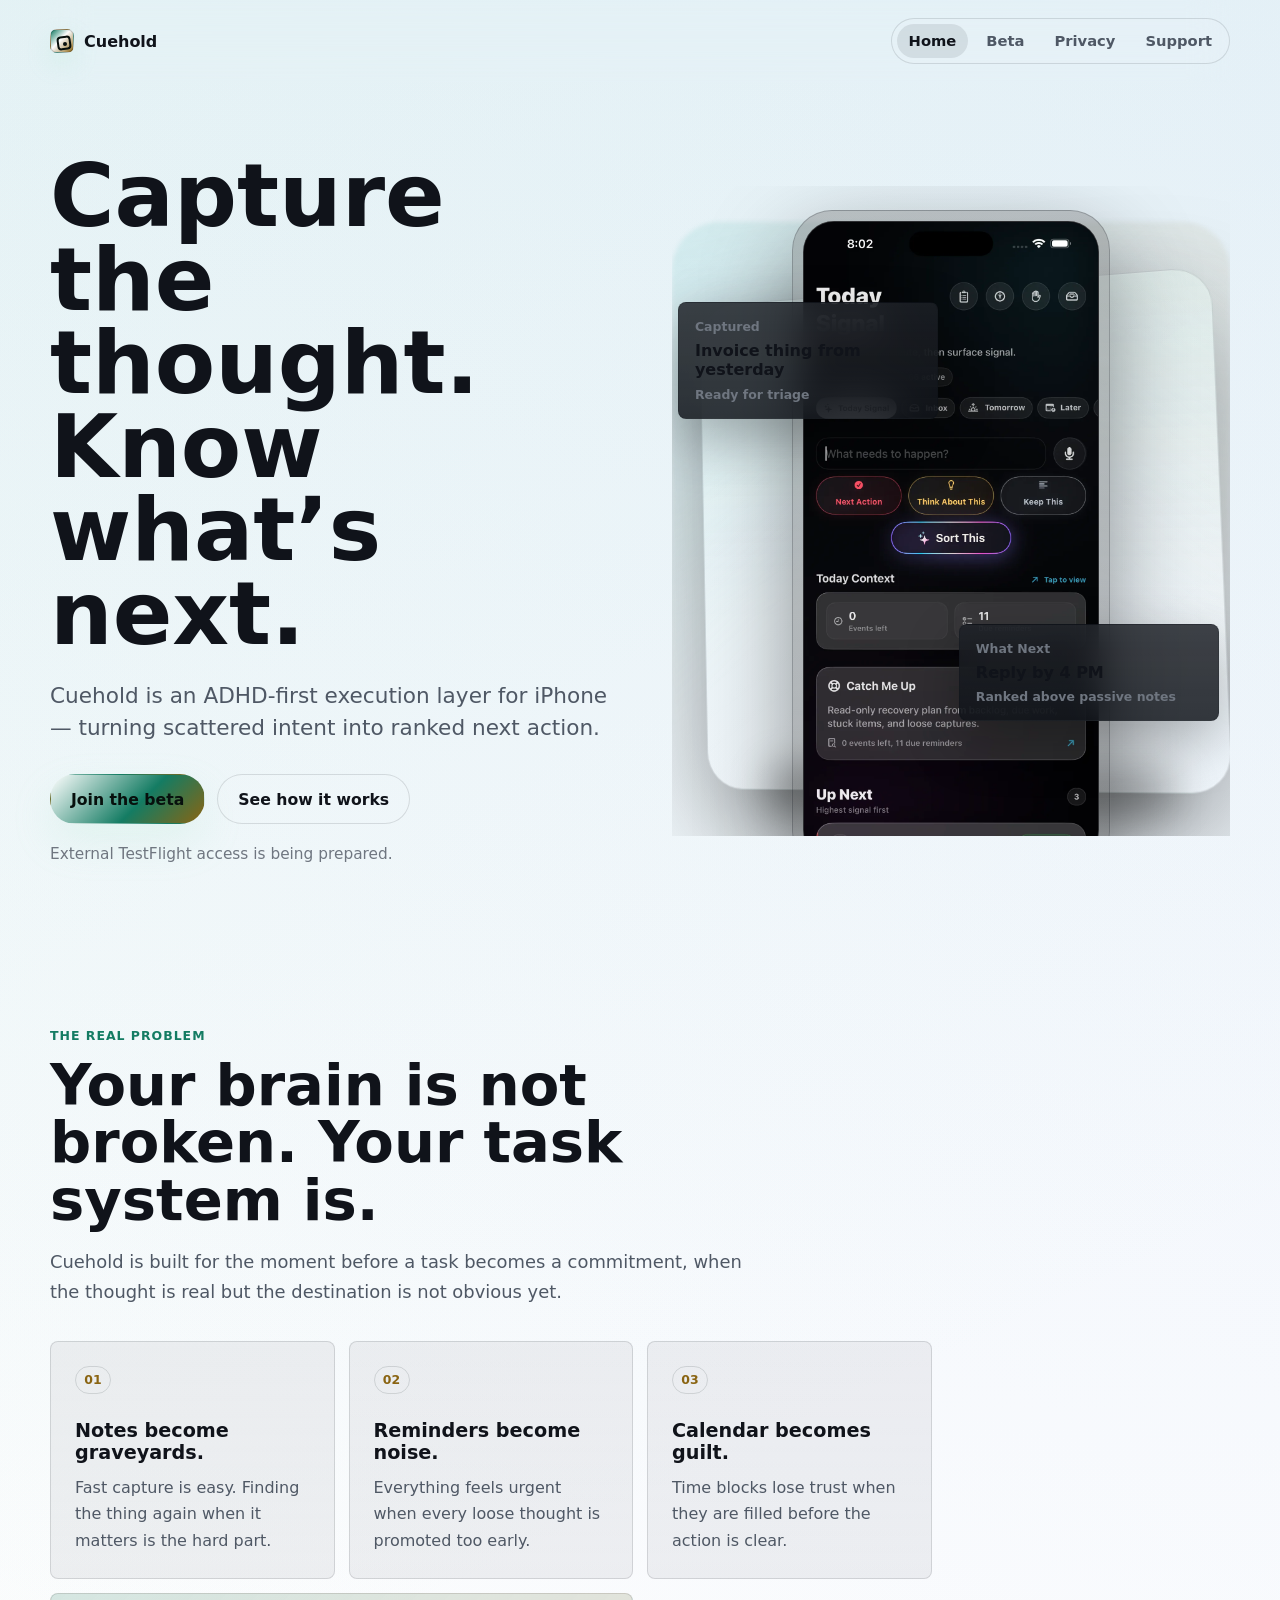
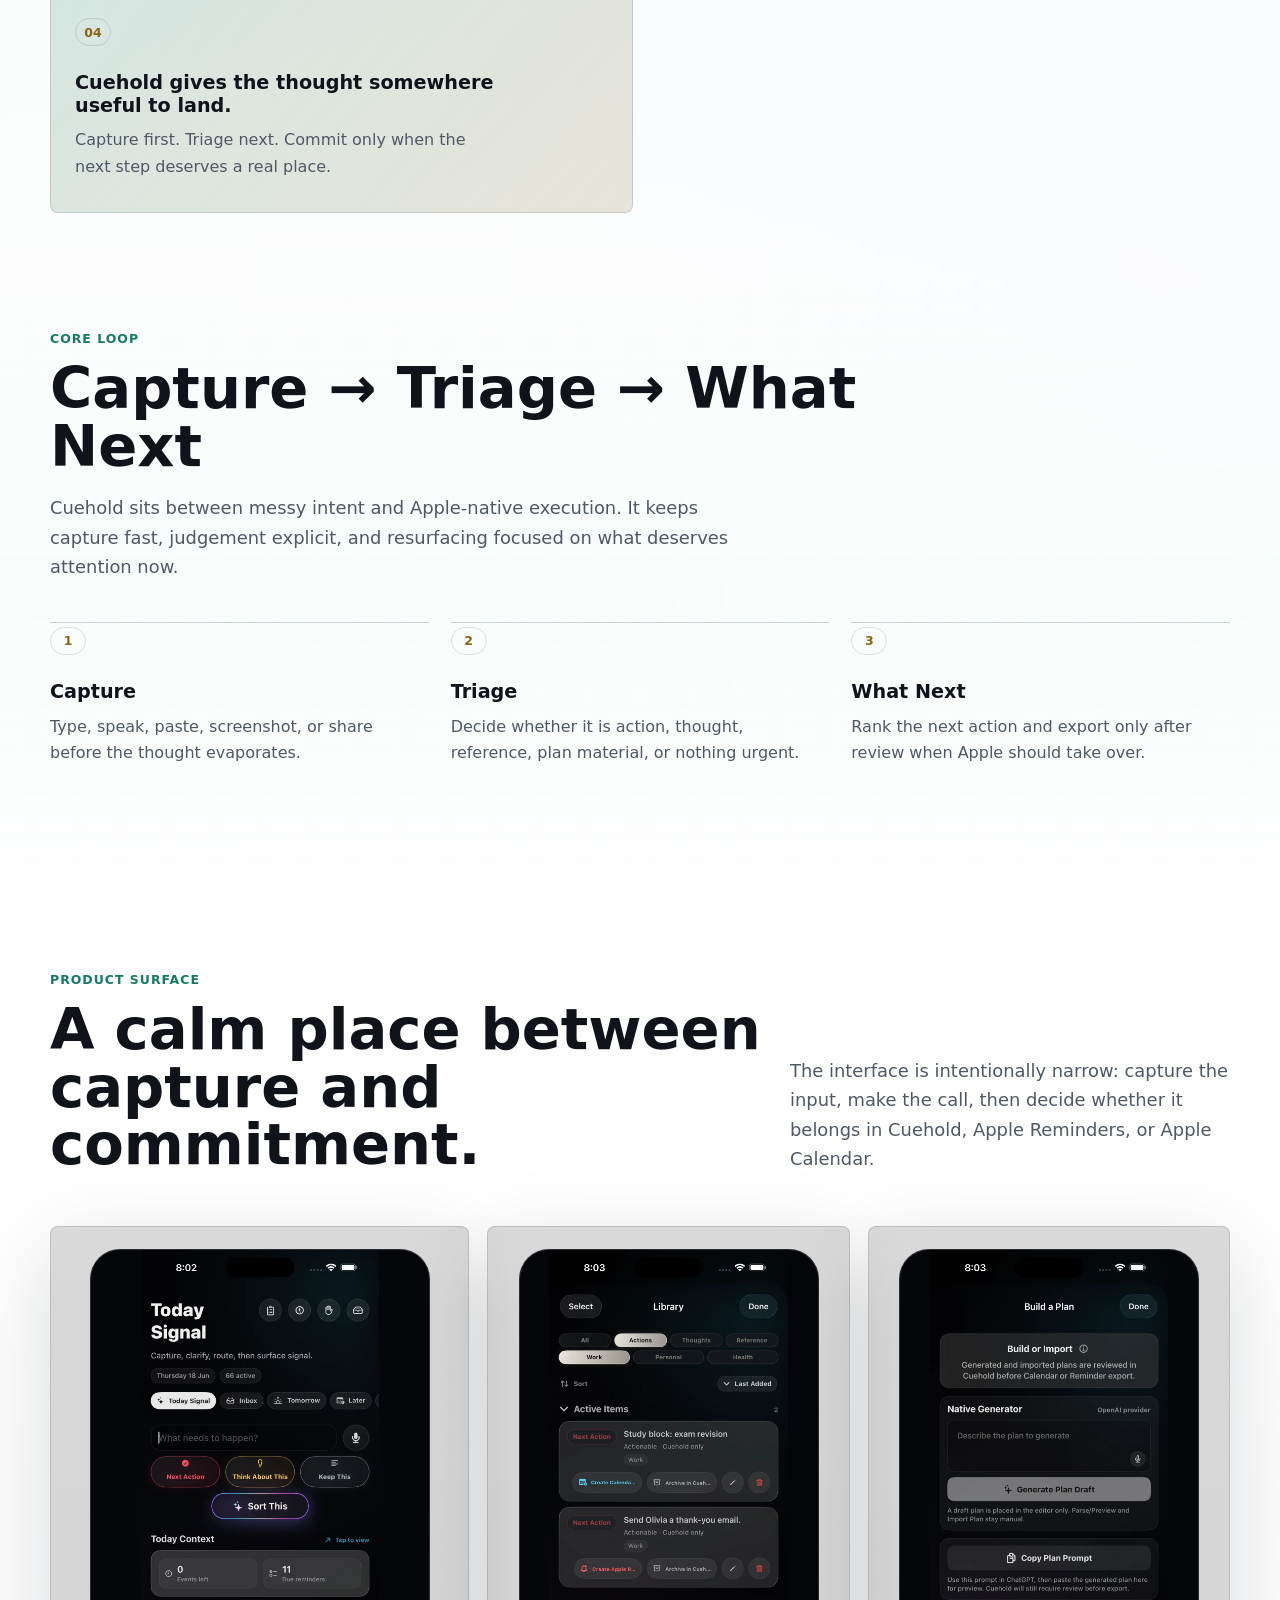
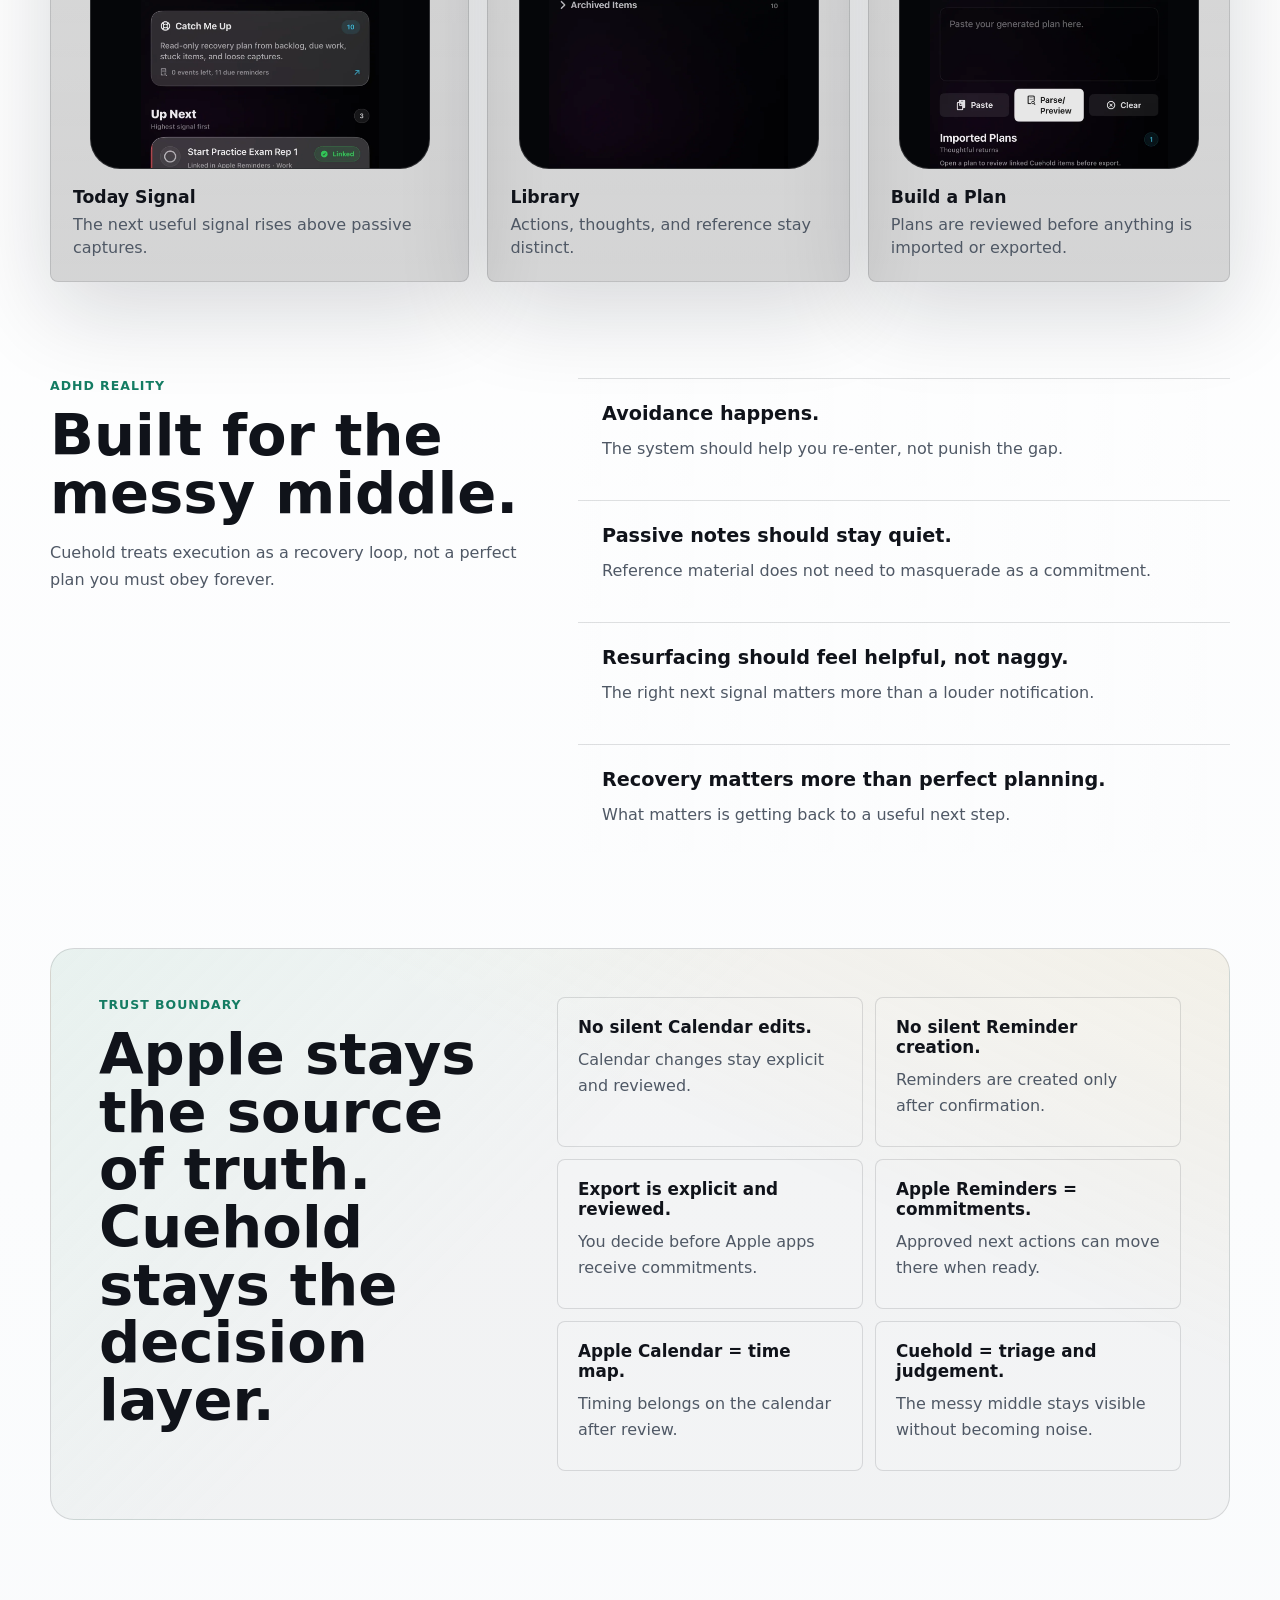
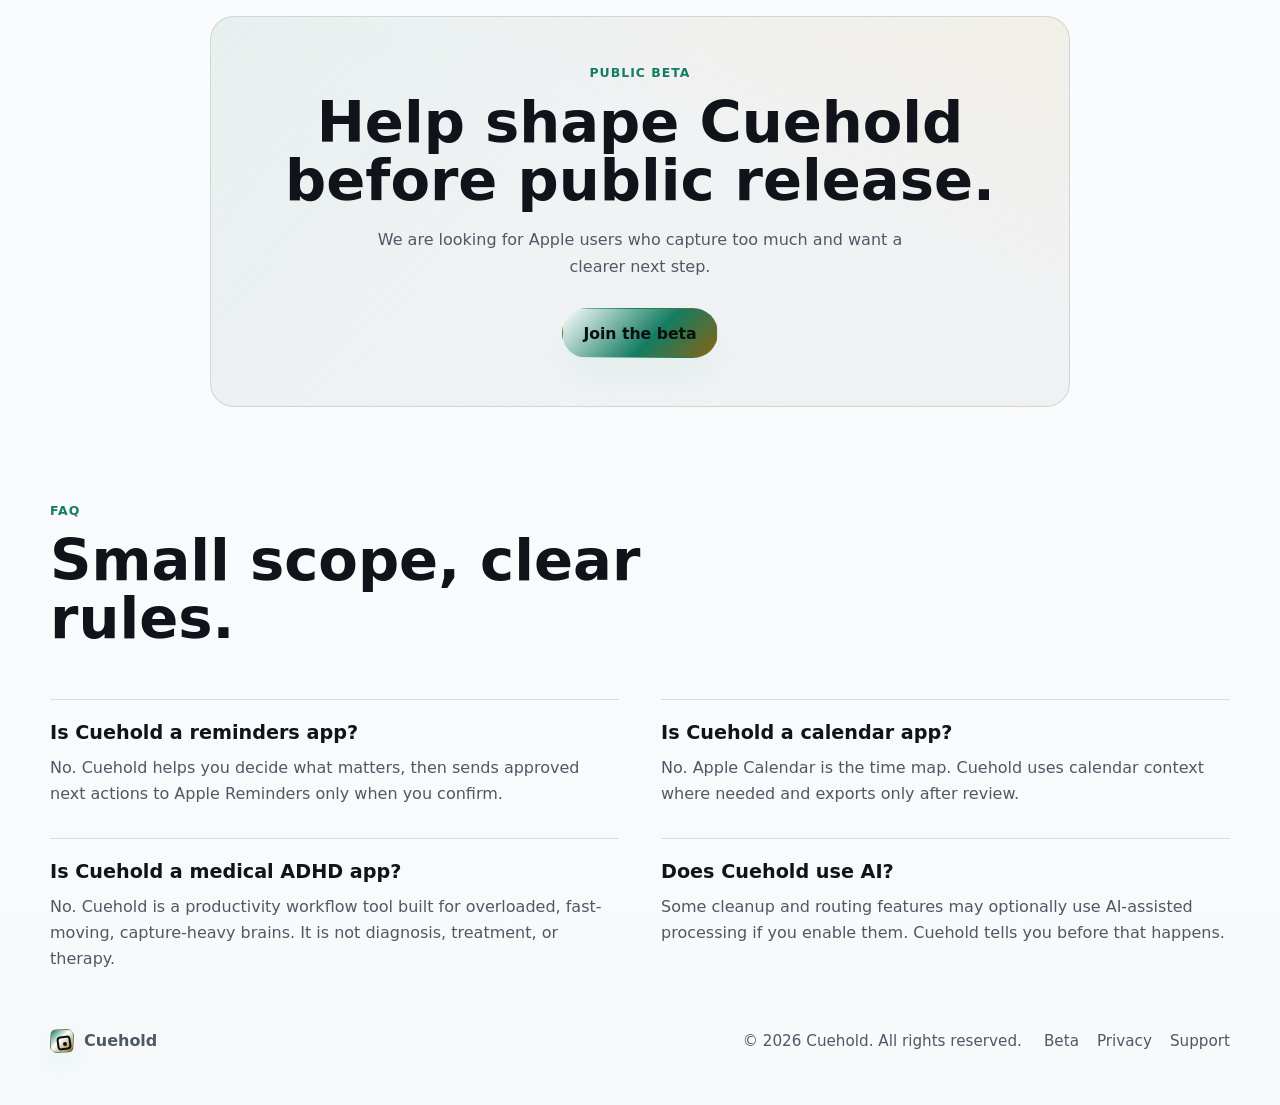
==== commit 6758cecf: "Elevate Cuehold static website visuals" ====
--- a/index.html
+++ b/index.html
@@ -54,26 +54,34 @@
       </div>
 
       <div class="hero-visual" aria-label="Cuehold product preview">
-        <div class="phone-frame hero-phone">
-          <img
-            src="assets/screenshots/today-signal-build12.png"
-            alt="Cuehold Today Signal screen showing capture actions and Up Next."
-            width="942"
-            height="2048"
-            fetchpriority="high"
-          />
-        </div>
-
-        <div class="floating-panel capture-panel" aria-hidden="true">
-          <span>Captured</span>
-          <strong>Invoice thing from yesterday</strong>
-          <small>Ready for triage</small>
-        </div>
-
-        <div class="floating-panel next-panel" aria-hidden="true">
-          <span>What Next</span>
-          <strong>Reply by 4 PM</strong>
-          <small>Ranked above passive notes</small>
+        <div class="hero-stage">
+          <div class="stage-light" aria-hidden="true"></div>
+          <div class="stage-slab" aria-hidden="true"></div>
+
+          <div class="phone-frame hero-phone">
+            <picture>
+              <source srcset="assets/screenshots/today-signal-build12.webp" type="image/webp" />
+              <img
+                src="assets/screenshots/today-signal-build12.png"
+                alt="Cuehold Today Signal screen showing capture actions and Up Next."
+                width="942"
+                height="2048"
+                fetchpriority="high"
+              />
+            </picture>
+          </div>
+
+          <div class="floating-panel capture-panel" aria-hidden="true">
+            <span>Captured</span>
+            <strong>Invoice thing from yesterday</strong>
+            <small>Ready for triage</small>
+          </div>
+
+          <div class="floating-panel next-panel" aria-hidden="true">
+            <span>What Next</span>
+            <strong>Reply by 4 PM</strong>
+            <small>Ranked above passive notes</small>
+          </div>
         </div>
       </div>
     </section>
@@ -160,13 +168,16 @@
 
       <div class="showcase-grid">
         <figure class="shot-card tall-shot">
-          <img
-            src="assets/screenshots/today-signal-build12.png"
-            alt="Cuehold Today Signal screen with capture actions and Up Next."
-            width="942"
-            height="2048"
-            loading="lazy"
-          />
+          <picture>
+            <source srcset="assets/screenshots/today-signal-build12.webp" type="image/webp" />
+            <img
+              src="assets/screenshots/today-signal-build12.png"
+              alt="Cuehold Today Signal screen with capture actions and Up Next."
+              width="942"
+              height="2048"
+              loading="lazy"
+            />
+          </picture>
           <figcaption>
             <strong>Today Signal</strong>
             <span>The next useful signal rises above passive captures.</span>
@@ -174,13 +185,16 @@
         </figure>
 
         <figure class="shot-card">
-          <img
-            src="assets/screenshots/library-build12.png"
-            alt="Cuehold Library screen with filters for Actions, Thoughts, Reference, and Next Actions."
-            width="942"
-            height="2048"
-            loading="lazy"
-          />
+          <picture>
+            <source srcset="assets/screenshots/library-build12.webp" type="image/webp" />
+            <img
+              src="assets/screenshots/library-build12.png"
+              alt="Cuehold Library screen with filters for Actions, Thoughts, Reference, and Next Actions."
+              width="942"
+              height="2048"
+              loading="lazy"
+            />
+          </picture>
           <figcaption>
             <strong>Library</strong>
             <span>Actions, thoughts, and reference stay distinct.</span>
@@ -188,13 +202,16 @@
         </figure>
 
         <figure class="shot-card">
-          <img
-            src="assets/screenshots/build-plan-build12.png"
-            alt="Cuehold Build a Plan screen with plan draft and review controls."
-            width="942"
-            height="2048"
-            loading="lazy"
-          />
+          <picture>
+            <source srcset="assets/screenshots/build-plan-build12.webp" type="image/webp" />
+            <img
+              src="assets/screenshots/build-plan-build12.png"
+              alt="Cuehold Build a Plan screen with plan draft and review controls."
+              width="942"
+              height="2048"
+              loading="lazy"
+            />
+          </picture>
           <figcaption>
             <strong>Build a Plan</strong>
             <span>Plans are reviewed before anything is imported or exported.</span>
--- a/styles.css
+++ b/styles.css
@@ -153,14 +153,25 @@
 
 .logo-mark::before {
   position: absolute;
-  top: 8px;
-  left: 7px;
+  top: 6px;
+  left: 6px;
   width: 10px;
-  height: 2px;
+  height: 10px;
+  content: "";
+  border: 2px solid #07100d;
+  border-radius: 4px;
+  transform: rotate(-8deg);
+}
+
+.logo-mark::after {
+  position: absolute;
+  right: 6px;
+  bottom: 6px;
+  width: 4px;
+  height: 4px;
   content: "";
   border-radius: 999px;
   background: #07100d;
-  box-shadow: 0 5px 0 #07100d, 0 10px 0 #07100d;
 }
 
 .nav {
@@ -297,35 +308,76 @@
 
 .hero-visual {
   position: relative;
-  min-height: 670px;
+  min-height: 650px;
   display: grid;
   place-items: center;
-}
-
-.hero-visual::before {
+  overflow: hidden;
+}
+
+.hero-stage {
   position: absolute;
-  inset: 9% 7% 7% 4%;
+  inset: 24px 0 10px;
+  display: grid;
+  place-items: center;
+  isolation: isolate;
+}
+
+.stage-light {
+  position: absolute;
+  inset: 2% 0 0;
+  z-index: -3;
+  border-radius: 48px;
+  background:
+    linear-gradient(135deg, rgba(158, 230, 201, 0.2), transparent 44%),
+    linear-gradient(220deg, rgba(243, 208, 107, 0.12), transparent 48%),
+    linear-gradient(180deg, rgba(145, 184, 255, 0.11), transparent 66%);
+  filter: blur(2px);
+}
+
+.stage-slab {
+  position: absolute;
+  inset: 12% 3% 6%;
+  z-index: -2;
+  border-radius: 38px;
+  border: 1px solid var(--line);
+  background:
+    linear-gradient(145deg, rgba(255, 255, 255, 0.14), rgba(255, 255, 255, 0.035)),
+    linear-gradient(180deg, rgba(158, 230, 201, 0.09), transparent 56%);
+  box-shadow:
+    0 42px 110px rgba(0, 0, 0, 0.38),
+    inset 0 1px 0 rgba(255, 255, 255, 0.1);
+  transform: perspective(900px) rotateY(-9deg) rotateX(2deg) rotateZ(-2deg);
+}
+
+.stage-slab::after {
+  position: absolute;
+  right: 10%;
+  bottom: -18px;
+  left: 12%;
+  height: 38px;
   content: "";
-  border-radius: 34px;
-  background:
-    linear-gradient(135deg, rgba(158, 230, 201, 0.18), rgba(145, 184, 255, 0.10)),
-    linear-gradient(180deg, rgba(255, 255, 255, 0.12), rgba(255, 255, 255, 0.03));
-  border: 1px solid var(--line);
-  transform: rotate(-4deg);
-  box-shadow: var(--shadow);
+  border-radius: 999px;
+  background: rgba(0, 0, 0, 0.36);
+  filter: blur(20px);
 }
 
 .phone-frame {
   position: relative;
   z-index: 2;
-  width: min(100%, 330px);
+  width: min(100%, 318px);
   padding: 10px;
   border: 1px solid var(--line-strong);
   border-radius: 40px;
   background:
     linear-gradient(180deg, rgba(255, 255, 255, 0.18), rgba(255, 255, 255, 0.04)),
     rgba(0, 0, 0, 0.28);
-  box-shadow: 0 34px 90px rgba(0, 0, 0, 0.4);
+  box-shadow:
+    0 34px 90px rgba(0, 0, 0, 0.42),
+    0 0 0 1px rgba(255, 255, 255, 0.04);
+}
+
+.phone-frame picture {
+  display: block;
 }
 
 .phone-frame img {
@@ -347,7 +399,9 @@
   padding: 16px;
   border: 1px solid var(--line);
   border-radius: var(--radius-card);
-  background: rgba(15, 18, 24, 0.82);
+  background:
+    linear-gradient(180deg, rgba(255, 255, 255, 0.055), transparent),
+    rgba(15, 18, 24, 0.84);
   box-shadow: 0 20px 54px rgba(0, 0, 0, 0.28);
   backdrop-filter: blur(18px);
 }
@@ -368,13 +422,13 @@
 }
 
 .capture-panel {
-  top: 12%;
-  left: 0;
+  top: 15%;
+  left: 1%;
 }
 
 .next-panel {
-  right: 0;
-  bottom: 16%;
+  right: 2%;
+  bottom: 17%;
 }
 
 .section {
@@ -473,30 +527,41 @@
 }
 
 .loop-section {
-  padding-top: 110px;
+  position: relative;
+  padding-top: 118px;
+  padding-bottom: 24px;
+}
+
+.loop-section::before {
+  position: absolute;
+  top: 70px;
+  right: 50%;
+  bottom: -18px;
+  z-index: -1;
+  width: 100vw;
+  content: "";
+  background:
+    linear-gradient(90deg, transparent, rgba(255, 255, 255, 0.055), transparent),
+    linear-gradient(180deg, transparent, rgba(158, 230, 201, 0.055), transparent);
+  transform: translateX(50%);
 }
 
 .loop-header {
-  max-width: 880px;
-  margin-bottom: 34px;
+  max-width: 820px;
+  margin-bottom: 40px;
 }
 
 .loop-track {
   display: grid;
   grid-template-columns: repeat(3, minmax(0, 1fr));
-  gap: 1px;
-  overflow: hidden;
-  border: 1px solid var(--line);
-  border-radius: var(--radius-card);
-  background: var(--line);
+  gap: 22px;
 }
 
 .loop-track article {
-  min-height: 260px;
-  padding: 30px;
-  background:
-    linear-gradient(180deg, rgba(255, 255, 255, 0.08), rgba(255, 255, 255, 0.032)),
-    var(--bg-elevated);
+  min-height: 230px;
+  padding: 4px 26px 8px 0;
+  border-top: 1px solid var(--line-strong);
+  background: transparent;
 }
 
 .showcase-grid {
@@ -534,6 +599,10 @@
   background: #050609;
 }
 
+.shot-card picture {
+  display: block;
+}
+
 .tall-shot img {
   width: min(100%, 340px);
 }
@@ -746,7 +815,7 @@
   }
 
   .hero-visual {
-    min-height: 590px;
+    min-height: 560px;
   }
 
   .bento-grid,
@@ -795,24 +864,31 @@
   }
 
   .logo-mark::before {
-    top: 7px;
-    left: 6px;
+    top: 5px;
+    left: 5px;
   }
 
   .nav {
     width: 100%;
+    flex-wrap: nowrap;
     justify-content: space-between;
-    gap: 2px;
-    padding: 2px;
-    border-radius: 999px;
+    gap: 4px;
+    padding: 0;
+    border: 0;
+    border-radius: 0;
+    backdrop-filter: none;
     font-size: 0.84rem;
-    background: rgba(255, 255, 255, 0.04);
+    background: transparent;
   }
 
   .nav a {
-    min-height: 30px;
-    padding: 6px 9px;
+    flex: 1 1 0;
+    min-width: 0;
+    min-height: 32px;
+    padding: 7px 4px;
+    border: 1px solid var(--line);
     text-align: center;
+    background: rgba(255, 255, 255, 0.035);
   }
 
   h1,
@@ -829,6 +905,17 @@
   .hero-text {
     font-size: 1.15rem;
     line-height: 1.55;
+    max-width: 21rem;
+  }
+
+  .hero-copy {
+    width: 100%;
+    min-width: 0;
+    max-width: 100%;
+  }
+
+  .hero h1 {
+    max-width: 7.3em;
   }
 
   .hero {
@@ -837,7 +924,7 @@
   }
 
   .hero-visual {
-    min-height: 500px;
+    min-height: 470px;
   }
 
   .floating-panel {
@@ -874,10 +961,14 @@
   }
 
   .loop-track {
-    border-radius: var(--radius-card);
-  }
-
-  .loop-track article,
+    gap: 0;
+  }
+
+  .loop-track article {
+    padding: 22px 0;
+    min-height: 0;
+  }
+
   .bento-card {
     min-height: 0;
   }
@@ -907,6 +998,19 @@
     line-height: 1.03;
   }
 
+  .hero-copy {
+    width: 100%;
+    min-width: 0;
+  }
+
+  .hero h1 {
+    max-width: 8.6em;
+  }
+
+  .hero-text {
+    max-width: 100%;
+  }
+
   h2 {
     font-size: 2rem;
   }
@@ -931,29 +1035,25 @@
   }
 
   .phone-frame {
-    width: min(100%, 266px);
+    width: min(100%, 238px);
     border-radius: 34px;
   }
 
   .phone-frame img {
-    max-height: 520px;
+    max-height: 458px;
     border-radius: 26px;
   }
 
   .hero-visual {
-    min-height: 470px;
+    min-height: 430px;
   }
 
   .floating-panel {
-    position: relative;
-    inset: auto;
-    width: 100%;
-    margin-top: 12px;
+    display: none;
   }
 
   .hero-visual {
-    display: flex;
-    flex-direction: column;
+    display: grid;
   }
 
   .page-hero {
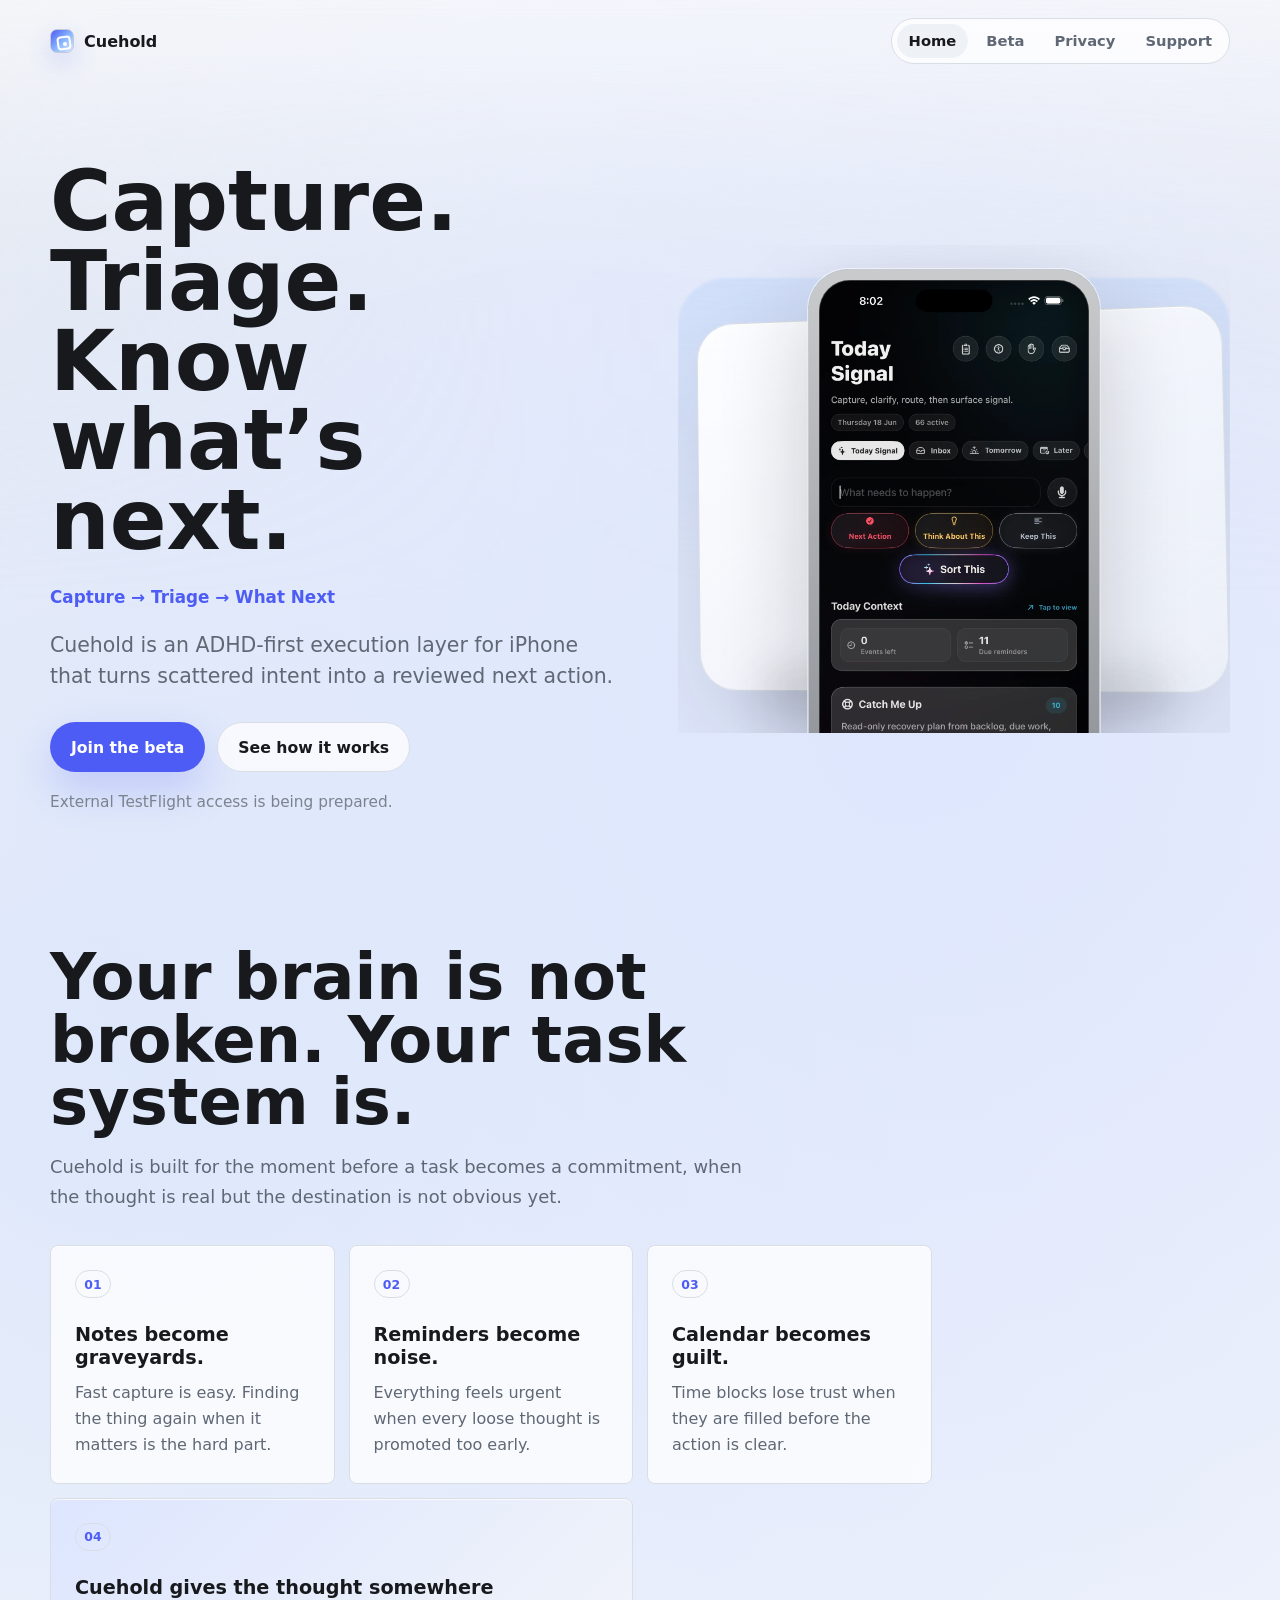
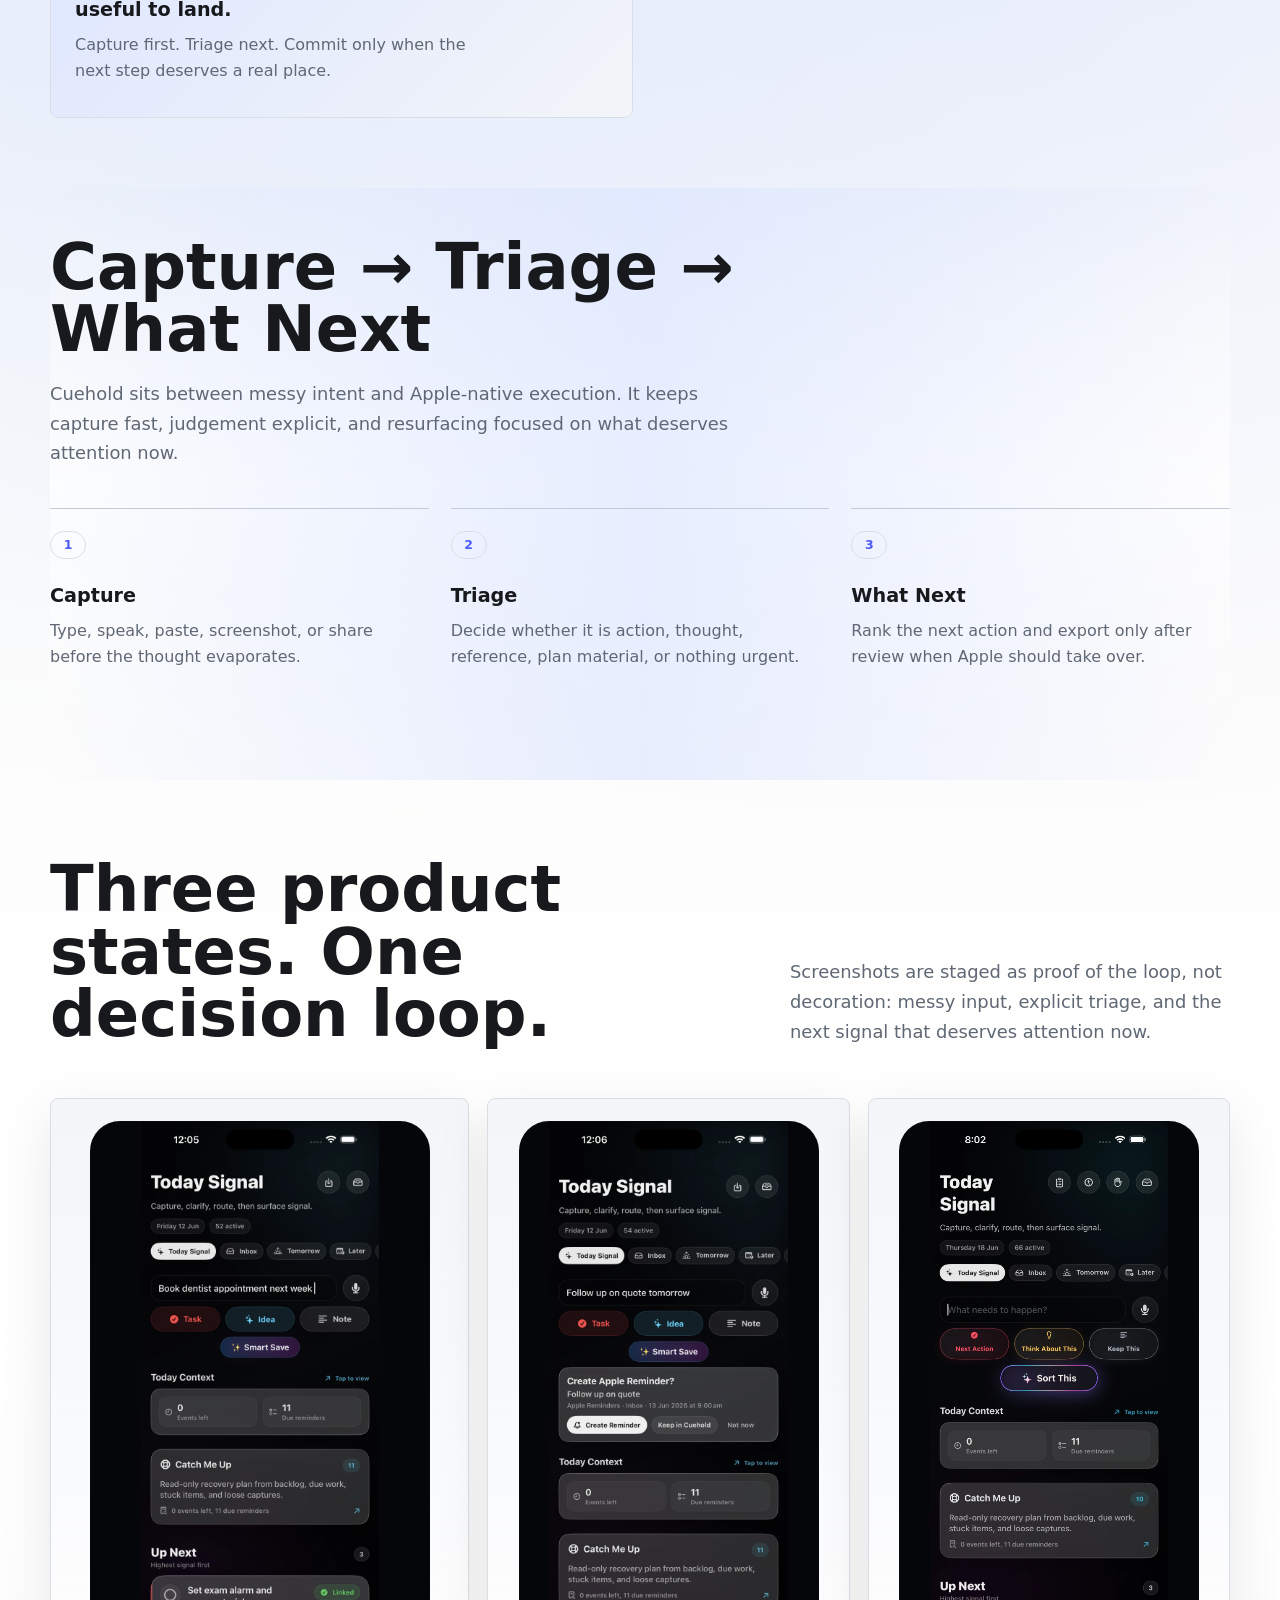
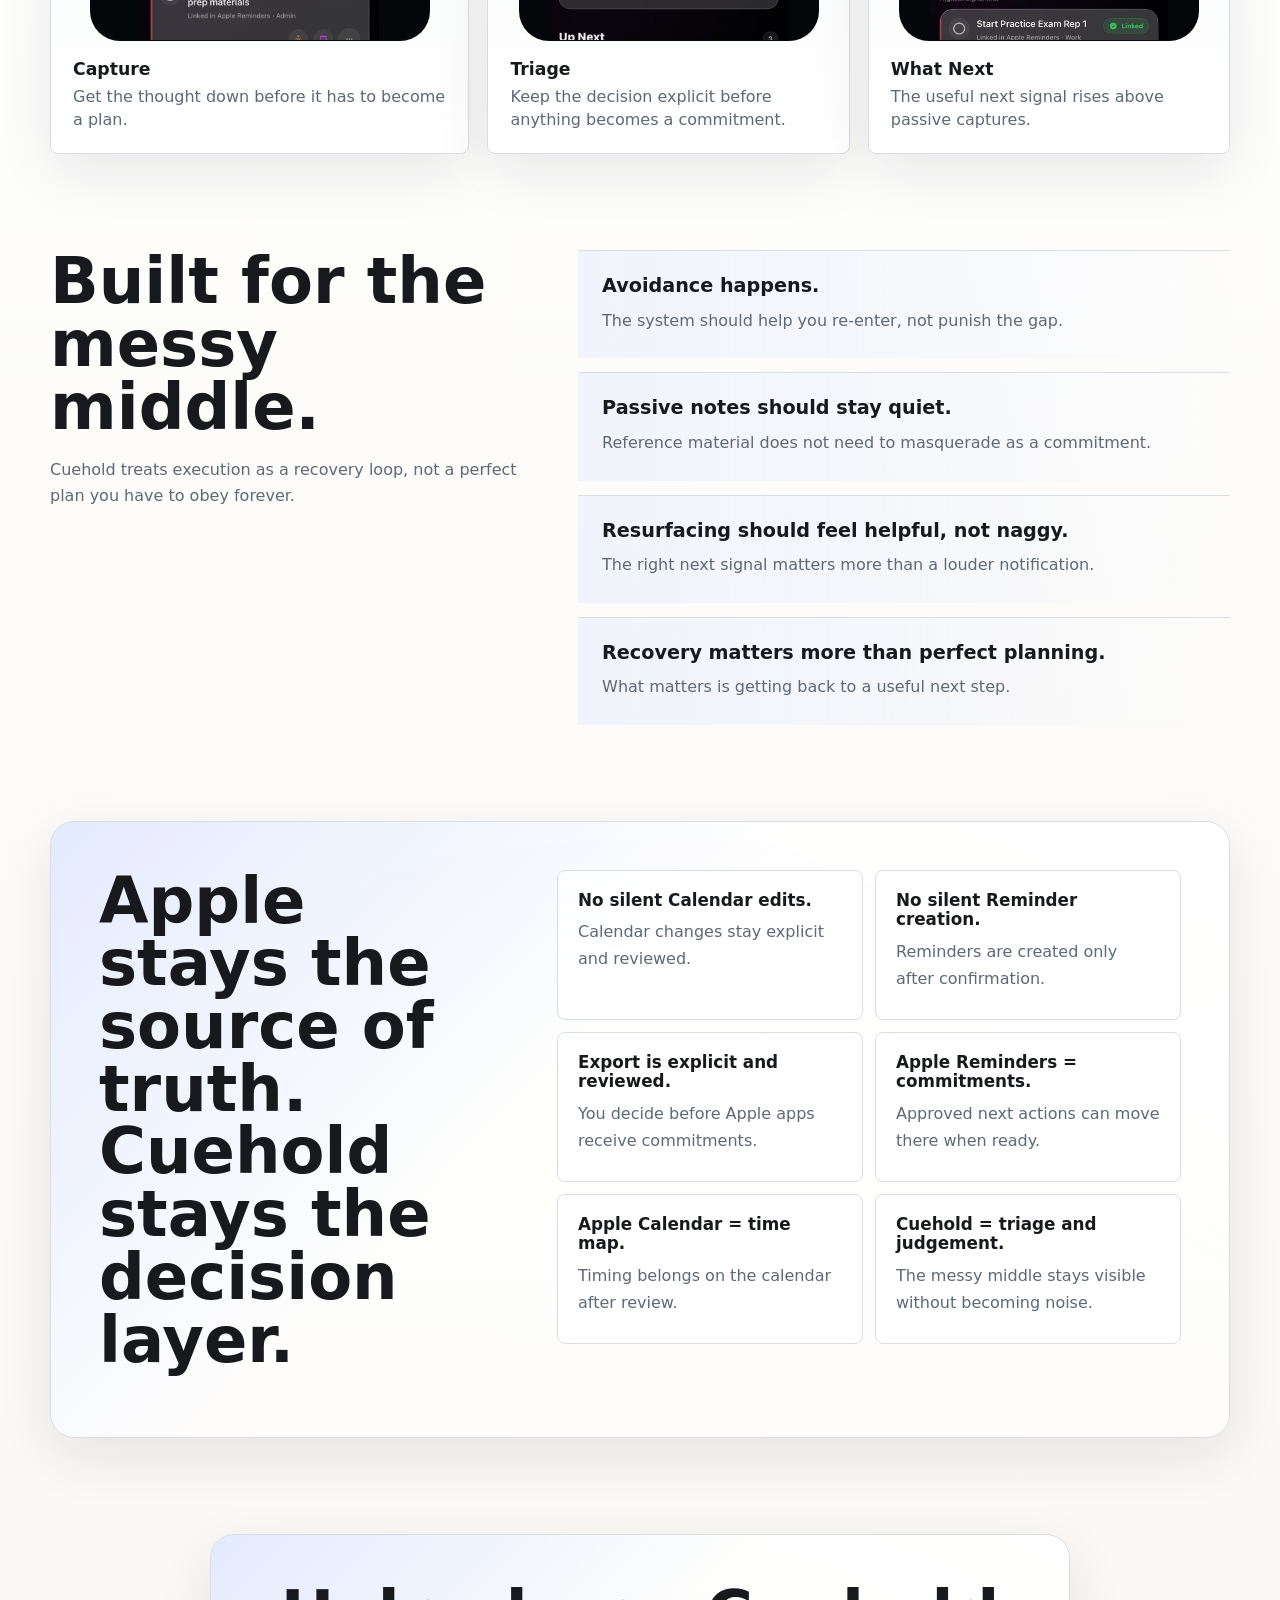
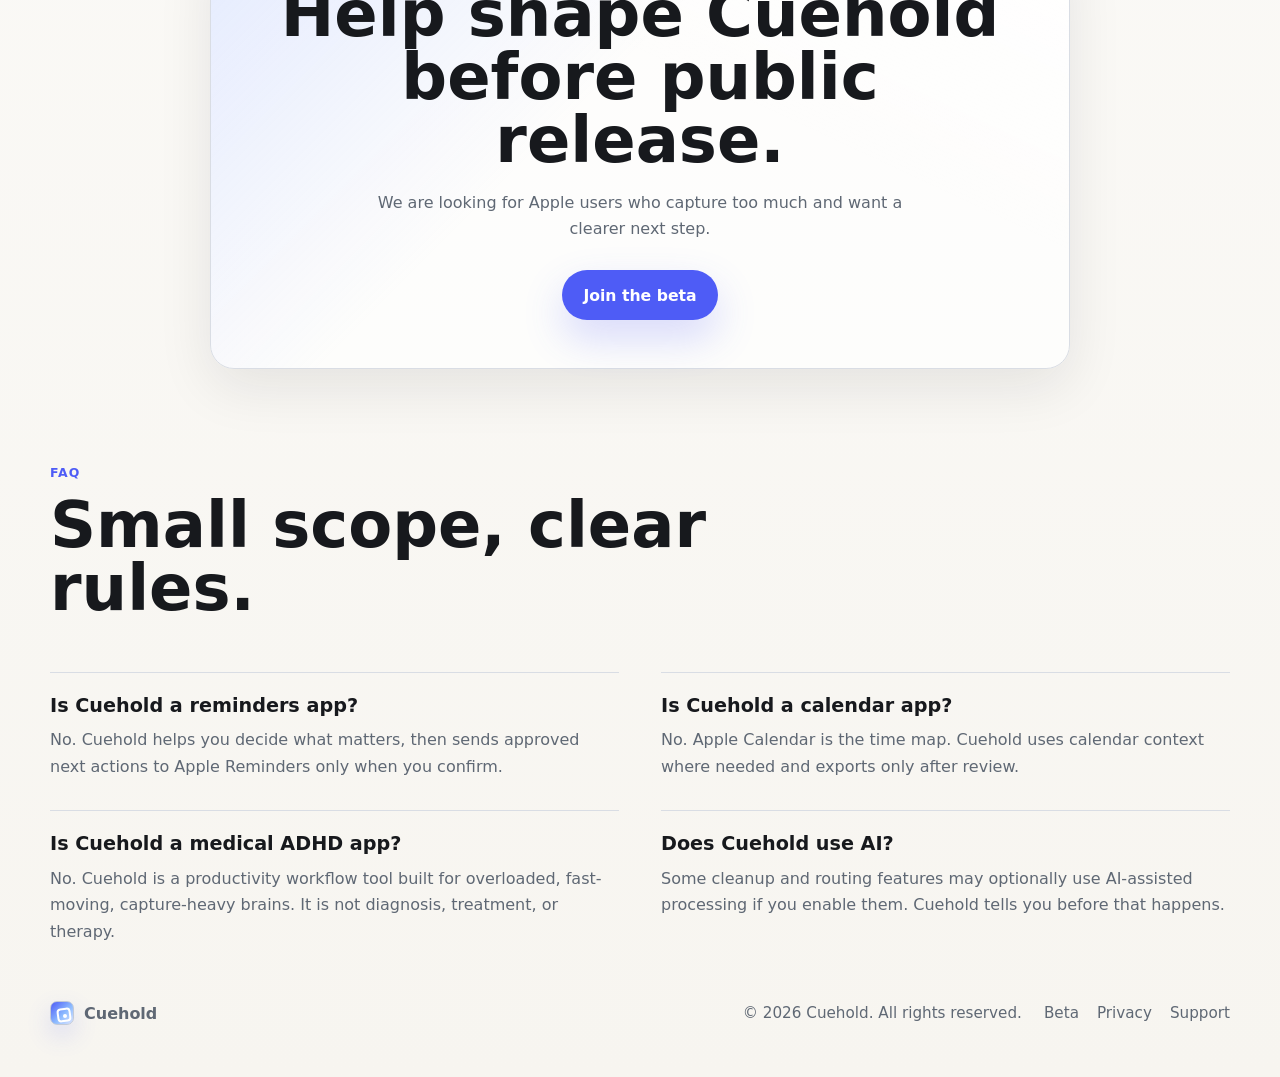
==== commit c452b517: "Elevate Cuehold website visual direction" ====
--- a/index.html
+++ b/index.html
@@ -3,16 +3,16 @@
 <head>
   <meta charset="utf-8" />
   <meta name="viewport" content="width=device-width, initial-scale=1" />
-  <title>Cuehold - Capture the thought. Know what’s next.</title>
+  <title>Cuehold - Capture. Triage. Know what’s next.</title>
   <meta name="description" content="Cuehold is an ADHD-first execution layer for iPhone — turning scattered intent into ranked next action with explicit Apple Reminders and Calendar handoff." />
-  <meta name="theme-color" content="#090b10" />
-  <meta property="og:title" content="Cuehold - Capture the thought. Know what’s next." />
+  <meta name="theme-color" content="#F7F5F0" />
+  <meta property="og:title" content="Cuehold - Capture. Triage. Know what’s next." />
   <meta property="og:description" content="Capture → Triage → What Next for Apple-native workflows." />
   <meta property="og:type" content="website" />
   <meta property="og:url" content="https://dillonmonop.github.io/cuehold/" />
   <meta property="og:image" content="https://dillonmonop.github.io/cuehold/assets/social-preview.svg" />
   <meta name="twitter:card" content="summary_large_image" />
-  <meta name="twitter:title" content="Cuehold - Capture the thought. Know what’s next." />
+  <meta name="twitter:title" content="Cuehold - Capture. Triage. Know what’s next." />
   <meta name="twitter:description" content="An ADHD-first execution layer for iPhone." />
   <meta name="twitter:image" content="https://dillonmonop.github.io/cuehold/assets/social-preview.svg" />
   <link rel="canonical" href="https://dillonmonop.github.io/cuehold/" />
@@ -40,9 +40,10 @@
   <main id="main">
     <section class="hero section-shell" aria-labelledby="hero-heading">
       <div class="hero-copy">
-        <h1 id="hero-heading">Capture the thought. Know what’s next.</h1>
+        <h1 id="hero-heading">Capture. Triage. Know what’s next.</h1>
+        <p class="hero-thesis">Capture → Triage → What Next</p>
         <p class="hero-text">
-          Cuehold is an ADHD-first execution layer for iPhone — turning scattered intent into ranked next action.
+          Cuehold is an ADHD-first execution layer for iPhone that turns scattered intent into a reviewed next action.
         </p>
 
         <div class="hero-actions" aria-label="Primary actions">
@@ -63,31 +64,19 @@
               <source srcset="assets/screenshots/today-signal-build12.webp" type="image/webp" />
               <img
                 src="assets/screenshots/today-signal-build12.png"
-                alt="Cuehold Today Signal screen showing capture actions and Up Next."
+                alt="Cuehold Today Signal screen showing capture actions and ranked Up Next items."
                 width="942"
                 height="2048"
+                decoding="async"
                 fetchpriority="high"
               />
             </picture>
           </div>
-
-          <div class="floating-panel capture-panel" aria-hidden="true">
-            <span>Captured</span>
-            <strong>Invoice thing from yesterday</strong>
-            <small>Ready for triage</small>
-          </div>
-
-          <div class="floating-panel next-panel" aria-hidden="true">
-            <span>What Next</span>
-            <strong>Reply by 4 PM</strong>
-            <small>Ranked above passive notes</small>
-          </div>
         </div>
       </div>
     </section>
 
     <section class="section problem-section" aria-labelledby="problem-heading">
-      <div class="section-kicker">The real problem</div>
       <div class="section-heading">
         <h2 id="problem-heading">Your brain is not broken. Your task system is.</h2>
         <p>
@@ -124,7 +113,6 @@
     </section>
 
     <section class="section loop-section" id="how-it-works" aria-labelledby="loop-heading">
-      <div class="section-kicker">Core loop</div>
       <div class="loop-header">
         <h2 id="loop-heading">Capture → Triage → What Next</h2>
         <p>
@@ -157,75 +145,76 @@
     <section class="section showcase-section" aria-labelledby="showcase-heading">
       <div class="section-heading split-heading">
         <div>
-          <div class="section-kicker">Product surface</div>
-          <h2 id="showcase-heading">A calm place between capture and commitment.</h2>
+          <h2 id="showcase-heading">Three product states. One decision loop.</h2>
         </div>
         <p>
-          The interface is intentionally narrow: capture the input, make the call, then decide whether it
-          belongs in Cuehold, Apple Reminders, or Apple Calendar.
+          Screenshots are staged as proof of the loop, not decoration: messy input, explicit triage,
+          and the next signal that deserves attention now.
         </p>
       </div>
 
       <div class="showcase-grid">
         <figure class="shot-card tall-shot">
+          <picture>
+            <source srcset="assets/screenshots/capture-flow.webp" type="image/webp" />
+            <img
+              src="assets/screenshots/capture-flow.png"
+              alt="Cuehold capture screen with a quick input field and capture type controls."
+              width="1320"
+              height="2868"
+              loading="lazy"
+              decoding="async"
+            />
+          </picture>
+          <figcaption>
+            <strong>Capture</strong>
+            <span>Get the thought down before it has to become a plan.</span>
+          </figcaption>
+        </figure>
+
+        <figure class="shot-card">
+          <picture>
+            <source srcset="assets/screenshots/triage-saved-item.webp" type="image/webp" />
+            <img
+              src="assets/screenshots/triage-saved-item.png"
+              alt="Cuehold triage screen asking whether to create an Apple Reminder or keep an item in Cuehold."
+              width="1320"
+              height="2868"
+              loading="lazy"
+              decoding="async"
+            />
+          </picture>
+          <figcaption>
+            <strong>Triage</strong>
+            <span>Keep the decision explicit before anything becomes a commitment.</span>
+          </figcaption>
+        </figure>
+
+        <figure class="shot-card">
           <picture>
             <source srcset="assets/screenshots/today-signal-build12.webp" type="image/webp" />
             <img
               src="assets/screenshots/today-signal-build12.png"
-              alt="Cuehold Today Signal screen with capture actions and Up Next."
+              alt="Cuehold Today Signal screen with ranked Up Next items."
               width="942"
               height="2048"
               loading="lazy"
+              decoding="async"
             />
           </picture>
           <figcaption>
-            <strong>Today Signal</strong>
-            <span>The next useful signal rises above passive captures.</span>
+            <strong>What Next</strong>
+            <span>The useful next signal rises above passive captures.</span>
           </figcaption>
         </figure>
-
-        <figure class="shot-card">
-          <picture>
-            <source srcset="assets/screenshots/library-build12.webp" type="image/webp" />
-            <img
-              src="assets/screenshots/library-build12.png"
-              alt="Cuehold Library screen with filters for Actions, Thoughts, Reference, and Next Actions."
-              width="942"
-              height="2048"
-              loading="lazy"
-            />
-          </picture>
-          <figcaption>
-            <strong>Library</strong>
-            <span>Actions, thoughts, and reference stay distinct.</span>
-          </figcaption>
-        </figure>
-
-        <figure class="shot-card">
-          <picture>
-            <source srcset="assets/screenshots/build-plan-build12.webp" type="image/webp" />
-            <img
-              src="assets/screenshots/build-plan-build12.png"
-              alt="Cuehold Build a Plan screen with plan draft and review controls."
-              width="942"
-              height="2048"
-              loading="lazy"
-            />
-          </picture>
-          <figcaption>
-            <strong>Build a Plan</strong>
-            <span>Plans are reviewed before anything is imported or exported.</span>
-          </figcaption>
-        </figure>
       </div>
     </section>
 
     <section class="section reality-section" aria-labelledby="reality-heading">
       <div class="reality-copy">
-        <div class="section-kicker">ADHD reality</div>
         <h2 id="reality-heading">Built for the messy middle.</h2>
         <p>
-          Cuehold treats execution as a recovery loop, not a perfect plan you must obey forever.
+          Cuehold treats execution as a recovery loop, not a perfect plan you have to obey forever.
         </p>
       </div>
 
@@ -255,7 +244,6 @@
     <section class="section trust-section" aria-labelledby="trust-heading">
       <div class="trust-panel">
         <div>
-          <div class="section-kicker">Trust boundary</div>
           <h2 id="trust-heading">Apple stays the source of truth. Cuehold stays the decision layer.</h2>
         </div>
 
@@ -290,7 +278,6 @@
 
     <section class="section beta-cta" aria-labelledby="beta-heading">
       <div class="cta-panel">
-        <div class="section-kicker">Public beta</div>
         <h2 id="beta-heading">Help shape Cuehold before public release.</h2>
         <p>We are looking for Apple users who capture too much and want a clearer next step.</p>
         <a class="button primary" href="beta.html">Join the beta</a>
--- a/styles.css
+++ b/styles.css
@@ -1,20 +1,19 @@
 :root {
-  color-scheme: dark;
-  --bg: #090b10;
-  --bg-elevated: #10131a;
-  --surface: rgba(255, 255, 255, 0.075);
-  --surface-strong: rgba(255, 255, 255, 0.12);
-  --surface-soft: rgba(255, 255, 255, 0.045);
-  --text: #fbf7ef;
-  --muted: #c6c0b5;
-  --quiet: #8f948f;
-  --line: rgba(255, 255, 255, 0.14);
-  --line-strong: rgba(255, 255, 255, 0.24);
-  --mint: #9ee6c9;
-  --amber: #f3d06b;
-  --blue: #91b8ff;
-  --ink: #06070a;
-  --shadow: 0 28px 90px rgba(0, 0, 0, 0.42);
+  color-scheme: light;
+  --paper: #f7f5f0;
+  --surface: #ffffff;
+  --ink: #17191d;
+  --slate: #5f6874;
+  --quiet: #7b838e;
+  --line: #d9dde4;
+  --line-strong: #c3cad6;
+  --soft-fill: #eef1f6;
+  --indigo: #4e5cf6;
+  --mist-blue: #dce5ff;
+  --focus-sky: #8dbbff;
+  --calm-green: #3f7d60;
+  --shadow: 0 30px 90px rgba(23, 25, 29, 0.13);
+  --soft-shadow: 0 18px 55px rgba(23, 25, 29, 0.09);
   --max: 1180px;
   --gutter: 24px;
   --radius-card: 8px;
@@ -22,27 +21,6 @@
   --ease: cubic-bezier(0.2, 0.8, 0.2, 1);
 }
 
-@media (prefers-color-scheme: light) {
-  :root {
-    color-scheme: light;
-    --bg: #f7f9fb;
-    --bg-elevated: #ffffff;
-    --surface: rgba(6, 10, 18, 0.055);
-    --surface-strong: rgba(6, 10, 18, 0.085);
-    --surface-soft: rgba(6, 10, 18, 0.035);
-    --text: #10131a;
-    --muted: #4f5865;
-    --quiet: #6f7680;
-    --line: rgba(7, 12, 20, 0.12);
-    --line-strong: rgba(7, 12, 20, 0.2);
-    --mint: #147c63;
-    --amber: #8a6412;
-    --blue: #285aa8;
-    --ink: #ffffff;
-    --shadow: 0 28px 90px rgba(13, 18, 30, 0.16);
-  }
-}
-
 * {
   box-sizing: border-box;
 }
@@ -56,11 +34,11 @@
   min-height: 100vh;
   overflow-x: hidden;
   font-family: ui-sans-serif, system-ui, -apple-system, BlinkMacSystemFont, "SF Pro Display", "Segoe UI", sans-serif;
-  color: var(--text);
+  color: var(--ink);
   background:
-    linear-gradient(155deg, rgba(158, 230, 201, 0.13) 0%, transparent 28%),
-    linear-gradient(205deg, rgba(145, 184, 255, 0.12) 0%, transparent 34%),
-    linear-gradient(180deg, var(--bg) 0%, var(--bg-elevated) 48%, var(--bg) 100%);
+    radial-gradient(circle at 74% 12%, rgba(220, 229, 255, 0.9), transparent 34%),
+    radial-gradient(circle at 10% 18%, rgba(141, 187, 255, 0.24), transparent 28%),
+    linear-gradient(180deg, var(--paper) 0%, #ffffff 48%, var(--paper) 100%);
 }
 
 body::before {
@@ -70,10 +48,9 @@
   pointer-events: none;
   content: "";
   background:
-    linear-gradient(rgba(255, 255, 255, 0.035) 1px, transparent 1px),
-    linear-gradient(90deg, rgba(255, 255, 255, 0.026) 1px, transparent 1px);
-  background-size: 64px 64px;
-  mask-image: linear-gradient(to bottom, rgba(0, 0, 0, 0.85), transparent 76%);
+    linear-gradient(180deg, rgba(255, 255, 255, 0.74), transparent 34%),
+    linear-gradient(90deg, rgba(217, 221, 228, 0.36), transparent 42%, rgba(217, 221, 228, 0.24));
+  mask-image: linear-gradient(to bottom, rgba(0, 0, 0, 0.7), transparent 68%);
 }
 
 img {
@@ -88,7 +65,7 @@
 a:focus-visible,
 button:focus-visible,
 iframe:focus-visible {
-  outline: 3px solid var(--mint);
+  outline: 3px solid var(--indigo);
   outline-offset: 5px;
 }
 
@@ -98,8 +75,8 @@
   left: 12px;
   z-index: 20;
   padding: 10px 14px;
-  color: var(--ink);
-  background: var(--mint);
+  color: #ffffff;
+  background: var(--indigo);
   border-radius: var(--radius-card);
   font-weight: 800;
   transform: translateY(-160%);
@@ -147,8 +124,8 @@
   border: 1px solid var(--line-strong);
   border-radius: 7px;
   background:
-    linear-gradient(135deg, var(--mint), rgba(255, 255, 255, 0.9) 44%, var(--amber));
-  box-shadow: 0 10px 24px rgba(158, 230, 201, 0.22);
+    linear-gradient(135deg, var(--indigo), var(--focus-sky) 56%, var(--mist-blue));
+  box-shadow: 0 10px 24px rgba(78, 92, 246, 0.18);
 }
 
 .logo-mark::before {
@@ -158,7 +135,7 @@
   width: 10px;
   height: 10px;
   content: "";
-  border: 2px solid #07100d;
+  border: 2px solid #ffffff;
   border-radius: 4px;
   transform: rotate(-8deg);
 }
@@ -171,7 +148,7 @@
   height: 4px;
   content: "";
   border-radius: 999px;
-  background: #07100d;
+  background: #ffffff;
 }
 
 .nav {
@@ -182,9 +159,9 @@
   padding: 5px;
   border: 1px solid var(--line);
   border-radius: 999px;
-  background: rgba(255, 255, 255, 0.055);
+  background: rgba(255, 255, 255, 0.74);
   backdrop-filter: blur(18px);
-  color: var(--muted);
+  color: var(--slate);
   font-size: 0.92rem;
   font-weight: 720;
 }
@@ -197,17 +174,17 @@
 
 .nav a:hover,
 .nav a[aria-current="page"] {
-  color: var(--text);
-  background: var(--surface-strong);
+  color: var(--ink);
+  background: var(--soft-fill);
 }
 
 .hero {
   display: grid;
   grid-template-columns: minmax(0, 1.02fr) minmax(360px, 0.98fr);
   align-items: center;
-  gap: 42px;
+  gap: 54px;
   min-height: calc(100vh - 92px);
-  padding: 72px 0 64px;
+  padding: 44px 0 38px;
 }
 
 .hero-copy {
@@ -229,15 +206,15 @@
 
 h1 {
   margin-bottom: 24px;
-  font-size: 5.5rem;
+  font-size: clamp(3.65rem, 6.55vw, 5.9rem);
   line-height: 0.95;
   font-weight: 860;
 }
 
 h2 {
   margin-bottom: 18px;
-  font-size: 3.6rem;
-  line-height: 1;
+  font-size: clamp(2.6rem, 5vw, 4.15rem);
+  line-height: 0.98;
   font-weight: 840;
 }
 
@@ -249,14 +226,21 @@
 }
 
 p {
-  color: var(--muted);
+  color: var(--slate);
   line-height: 1.65;
+}
+
+.hero-thesis {
+  margin-bottom: 18px;
+  color: var(--indigo);
+  font-size: 1.05rem;
+  font-weight: 850;
 }
 
 .hero-text {
   max-width: 610px;
-  font-size: 1.35rem;
-  line-height: 1.5;
+  font-size: 1.28rem;
+  line-height: 1.52;
 }
 
 .hero-actions {
@@ -284,20 +268,20 @@
 }
 
 .button.primary {
-  color: #07100d;
-  background: linear-gradient(135deg, #ffffff, var(--mint) 58%, var(--amber));
-  box-shadow: 0 18px 40px rgba(158, 230, 201, 0.18);
+  color: #ffffff;
+  background: var(--indigo);
+  box-shadow: 0 18px 40px rgba(78, 92, 246, 0.22);
 }
 
 .button.secondary {
-  color: var(--text);
+  color: var(--ink);
   border-color: var(--line);
-  background: rgba(255, 255, 255, 0.055);
+  background: rgba(255, 255, 255, 0.72);
 }
 
 .button.secondary:hover {
   border-color: var(--line-strong);
-  background: var(--surface-strong);
+  background: var(--soft-fill);
 }
 
 .status-note {
@@ -308,7 +292,7 @@
 
 .hero-visual {
   position: relative;
-  min-height: 650px;
+  min-height: 488px;
   display: grid;
   place-items: center;
   overflow: hidden;
@@ -328,25 +312,24 @@
   z-index: -3;
   border-radius: 48px;
   background:
-    linear-gradient(135deg, rgba(158, 230, 201, 0.2), transparent 44%),
-    linear-gradient(220deg, rgba(243, 208, 107, 0.12), transparent 48%),
-    linear-gradient(180deg, rgba(145, 184, 255, 0.11), transparent 66%);
-  filter: blur(2px);
+    radial-gradient(circle at 50% 24%, rgba(220, 229, 255, 0.96), transparent 48%),
+    linear-gradient(180deg, rgba(141, 187, 255, 0.2), transparent 66%);
+  filter: blur(1px);
 }
 
 .stage-slab {
   position: absolute;
-  inset: 12% 3% 6%;
+  inset: 10% 2% 7%;
   z-index: -2;
   border-radius: 38px;
   border: 1px solid var(--line);
   background:
-    linear-gradient(145deg, rgba(255, 255, 255, 0.14), rgba(255, 255, 255, 0.035)),
-    linear-gradient(180deg, rgba(158, 230, 201, 0.09), transparent 56%);
+    linear-gradient(145deg, rgba(255, 255, 255, 0.92), rgba(238, 241, 246, 0.72)),
+    linear-gradient(180deg, rgba(220, 229, 255, 0.68), transparent 60%);
   box-shadow:
-    0 42px 110px rgba(0, 0, 0, 0.38),
-    inset 0 1px 0 rgba(255, 255, 255, 0.1);
-  transform: perspective(900px) rotateY(-9deg) rotateX(2deg) rotateZ(-2deg);
+    0 42px 110px rgba(23, 25, 29, 0.12),
+    inset 0 1px 0 rgba(255, 255, 255, 0.95);
+  transform: perspective(900px) rotateY(-6deg) rotateX(1deg) rotateZ(-1deg);
 }
 
 .stage-slab::after {
@@ -357,23 +340,23 @@
   height: 38px;
   content: "";
   border-radius: 999px;
-  background: rgba(0, 0, 0, 0.36);
+  background: rgba(23, 25, 29, 0.14);
   filter: blur(20px);
 }
 
 .phone-frame {
   position: relative;
   z-index: 2;
-  width: min(100%, 318px);
+  width: min(100%, 292px);
   padding: 10px;
   border: 1px solid var(--line-strong);
   border-radius: 40px;
   background:
-    linear-gradient(180deg, rgba(255, 255, 255, 0.18), rgba(255, 255, 255, 0.04)),
-    rgba(0, 0, 0, 0.28);
+    linear-gradient(180deg, rgba(255, 255, 255, 0.76), rgba(238, 241, 246, 0.54)),
+    #20242b;
   box-shadow:
-    0 34px 90px rgba(0, 0, 0, 0.42),
-    0 0 0 1px rgba(255, 255, 255, 0.04);
+    0 34px 90px rgba(23, 25, 29, 0.2),
+    0 0 0 1px rgba(255, 255, 255, 0.74);
 }
 
 .phone-frame picture {
@@ -384,64 +367,29 @@
   display: block;
   width: 100%;
   height: auto;
-  max-height: 640px;
+  max-height: 486px;
   object-fit: cover;
   object-position: top;
-  border: 1px solid rgba(255, 255, 255, 0.16);
+  border: 1px solid rgba(255, 255, 255, 0.2);
   border-radius: 31px;
   background: #050609;
 }
 
-.floating-panel {
-  position: absolute;
-  z-index: 3;
-  width: min(260px, 52%);
-  padding: 16px;
-  border: 1px solid var(--line);
-  border-radius: var(--radius-card);
-  background:
-    linear-gradient(180deg, rgba(255, 255, 255, 0.055), transparent),
-    rgba(15, 18, 24, 0.84);
-  box-shadow: 0 20px 54px rgba(0, 0, 0, 0.28);
-  backdrop-filter: blur(18px);
-}
-
-.floating-panel span,
-.floating-panel small {
-  display: block;
-  color: var(--quiet);
-  font-size: 0.78rem;
-  font-weight: 760;
-}
-
-.floating-panel strong {
-  display: block;
-  margin: 7px 0;
-  color: var(--text);
-  line-height: 1.2;
-}
-
-.capture-panel {
-  top: 15%;
-  left: 1%;
-}
-
-.next-panel {
-  right: 2%;
-  bottom: 17%;
-}
-
 .section {
   padding: 96px 0 0;
 }
 
+.problem-section {
+  padding-top: 56px;
+}
+
 .section.compact {
   padding-top: 44px;
 }
 
 .section-kicker {
   margin-bottom: 14px;
-  color: var(--mint);
+  color: var(--indigo);
   font-size: 0.78rem;
   font-weight: 860;
   letter-spacing: 0.08em;
@@ -484,9 +432,8 @@
   padding: 24px;
   border: 1px solid var(--line);
   border-radius: var(--radius-card);
-  background:
-    linear-gradient(180deg, rgba(255, 255, 255, 0.09), rgba(255, 255, 255, 0.035)),
-    var(--surface);
+  background: rgba(255, 255, 255, 0.74);
+  box-shadow: 0 1px 0 rgba(255, 255, 255, 0.75) inset;
 }
 
 .bento-card h3,
@@ -507,15 +454,15 @@
   margin-bottom: 26px;
   border: 1px solid var(--line);
   border-radius: 999px;
-  color: var(--amber);
+  color: var(--indigo);
   font-size: 0.78rem;
   font-weight: 820;
 }
 
 .accent-card {
   background:
-    linear-gradient(135deg, rgba(158, 230, 201, 0.22), rgba(243, 208, 107, 0.12)),
-    var(--surface-strong);
+    linear-gradient(135deg, rgba(220, 229, 255, 0.96), rgba(238, 241, 246, 0.74)),
+    var(--surface);
 }
 
 .problem-grid .accent-card {
@@ -535,15 +482,14 @@
 .loop-section::before {
   position: absolute;
   top: 70px;
-  right: 50%;
+  right: 0;
   bottom: -18px;
+  left: 0;
   z-index: -1;
-  width: 100vw;
   content: "";
   background:
-    linear-gradient(90deg, transparent, rgba(255, 255, 255, 0.055), transparent),
-    linear-gradient(180deg, transparent, rgba(158, 230, 201, 0.055), transparent);
-  transform: translateX(50%);
+    linear-gradient(90deg, transparent, rgba(220, 229, 255, 0.64), transparent),
+    linear-gradient(180deg, transparent, rgba(255, 255, 255, 0.72), transparent);
 }
 
 .loop-header {
@@ -559,7 +505,7 @@
 
 .loop-track article {
   min-height: 230px;
-  padding: 4px 26px 8px 0;
+  padding: 22px 26px 8px 0;
   border-top: 1px solid var(--line-strong);
   background: transparent;
 }
@@ -582,9 +528,9 @@
   border: 1px solid var(--line);
   border-radius: var(--radius-card);
   background:
-    linear-gradient(180deg, rgba(255, 255, 255, 0.11), rgba(255, 255, 255, 0.035)),
-    rgba(0, 0, 0, 0.17);
-  box-shadow: var(--shadow);
+    linear-gradient(180deg, rgba(238, 241, 246, 0.7), rgba(255, 255, 255, 0.92)),
+    var(--surface);
+  box-shadow: var(--soft-shadow);
 }
 
 .shot-card img {
@@ -594,7 +540,7 @@
   margin: 0 auto;
   object-fit: contain;
   object-position: top;
-  border: 1px solid rgba(255, 255, 255, 0.16);
+  border: 1px solid rgba(23, 25, 29, 0.16);
   border-radius: 30px;
   background: #050609;
 }
@@ -613,12 +559,12 @@
 }
 
 .shot-card strong {
-  color: var(--text);
+  color: var(--ink);
   font-size: 1.08rem;
 }
 
 .shot-card span {
-  color: var(--muted);
+  color: var(--slate);
   line-height: 1.45;
 }
 
@@ -642,7 +588,7 @@
 .reality-list article {
   padding: 24px;
   border-top: 1px solid var(--line);
-  background: linear-gradient(90deg, rgba(255, 255, 255, 0.055), transparent);
+  background: linear-gradient(90deg, rgba(220, 229, 255, 0.36), transparent);
 }
 
 .reality-list p {
@@ -657,9 +603,10 @@
   border: 1px solid var(--line);
   border-radius: var(--radius-panel);
   background:
-    linear-gradient(135deg, rgba(158, 230, 201, 0.12), transparent 42%),
-    linear-gradient(205deg, rgba(243, 208, 107, 0.09), transparent 38%),
-    var(--surface-soft);
+    linear-gradient(135deg, rgba(220, 229, 255, 0.78), transparent 42%),
+    linear-gradient(205deg, rgba(255, 255, 255, 0.8), transparent 38%),
+    rgba(255, 255, 255, 0.68);
+  box-shadow: var(--soft-shadow);
 }
 
 .trust-panel {
@@ -680,7 +627,7 @@
   padding: 20px;
   border: 1px solid var(--line);
   border-radius: var(--radius-card);
-  background: rgba(255, 255, 255, 0.055);
+  background: rgba(255, 255, 255, 0.72);
 }
 
 .trust-grid p,
@@ -744,7 +691,7 @@
   overflow: hidden;
   border: 1px solid var(--line);
   border-radius: var(--radius-card);
-  background: rgba(255, 255, 255, 0.08);
+  background: rgba(255, 255, 255, 0.88);
   box-shadow: var(--shadow);
 }
 
@@ -756,12 +703,12 @@
 
 .form-fallback {
   margin: 16px 0 0;
-  color: var(--muted);
+  color: var(--slate);
   font-size: 0.98rem;
 }
 
 .form-fallback a {
-  color: var(--mint);
+  color: var(--indigo);
   font-weight: 820;
   text-decoration: underline;
   text-underline-offset: 4px;
@@ -770,7 +717,7 @@
 .plain-list {
   margin: 0;
   padding-left: 20px;
-  color: var(--muted);
+  color: var(--slate);
   line-height: 1.65;
 }
 
@@ -784,7 +731,7 @@
   align-items: center;
   gap: 22px;
   padding: 46px 0 42px;
-  color: var(--muted);
+  color: var(--slate);
   font-size: 0.95rem;
 }
 
@@ -796,7 +743,7 @@
 }
 
 .site-footer a:hover {
-  color: var(--text);
+  color: var(--ink);
 }
 
 @media (max-width: 1060px) {
@@ -888,7 +835,7 @@
     padding: 7px 4px;
     border: 1px solid var(--line);
     text-align: center;
-    background: rgba(255, 255, 255, 0.035);
+    background: rgba(255, 255, 255, 0.68);
   }
 
   h1,
@@ -920,25 +867,11 @@
 
   .hero {
     padding-top: 28px;
-    gap: 34px;
+    gap: 18px;
   }
 
   .hero-visual {
-    min-height: 470px;
-  }
-
-  .floating-panel {
-    width: min(240px, 62%);
-  }
-
-  .capture-panel {
-    left: 0;
-    top: 5%;
-  }
-
-  .next-panel {
-    right: 0;
-    bottom: 6%;
+    min-height: 360px;
   }
 
   .section {
@@ -994,7 +927,7 @@
 @media (max-width: 520px) {
   h1,
   .page-hero h1 {
-    font-size: 2.48rem;
+    font-size: 2.38rem;
     line-height: 1.03;
   }
 
@@ -1035,21 +968,18 @@
   }
 
   .phone-frame {
-    width: min(100%, 238px);
-    border-radius: 34px;
+    width: min(100%, 194px);
+    padding: 8px;
+    border-radius: 30px;
   }
 
   .phone-frame img {
-    max-height: 458px;
-    border-radius: 26px;
+    max-height: 306px;
+    border-radius: 22px;
   }
 
   .hero-visual {
-    min-height: 430px;
-  }
-
-  .floating-panel {
-    display: none;
+    min-height: 284px;
   }
 
   .hero-visual {
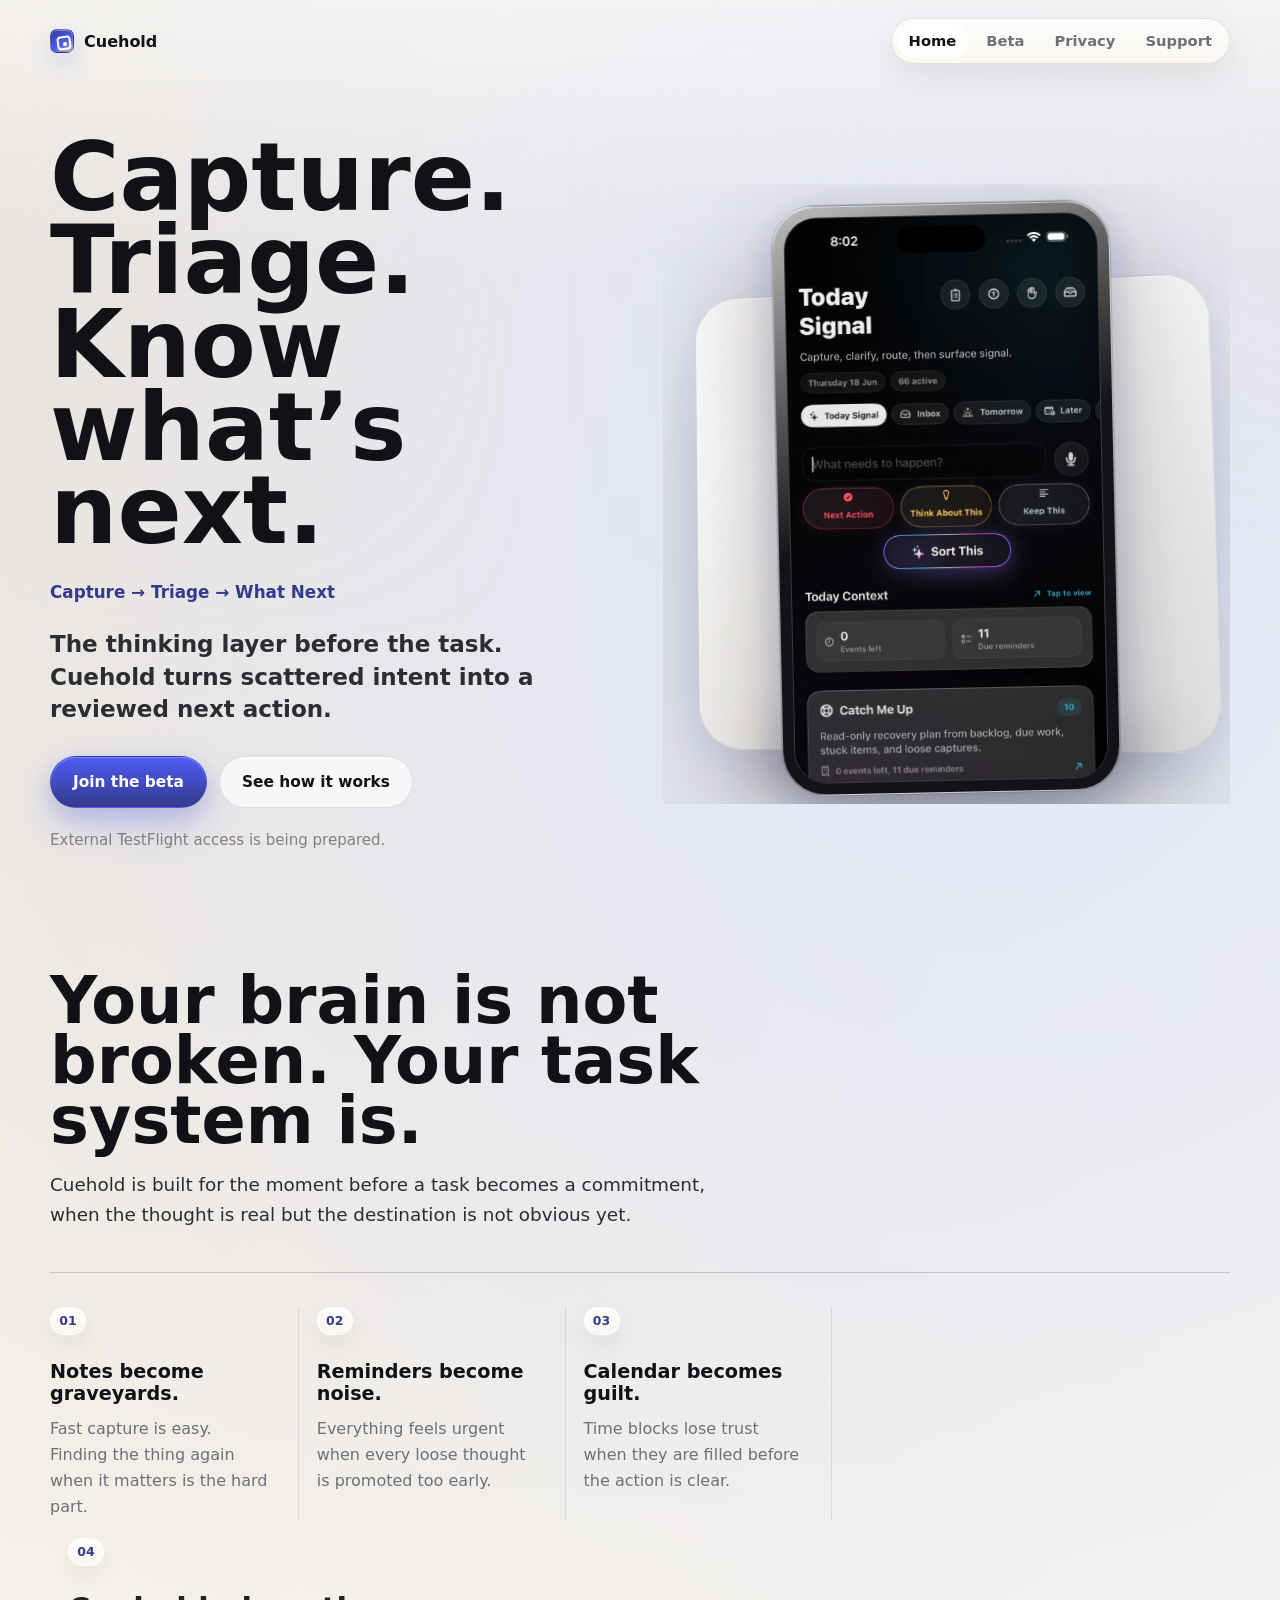
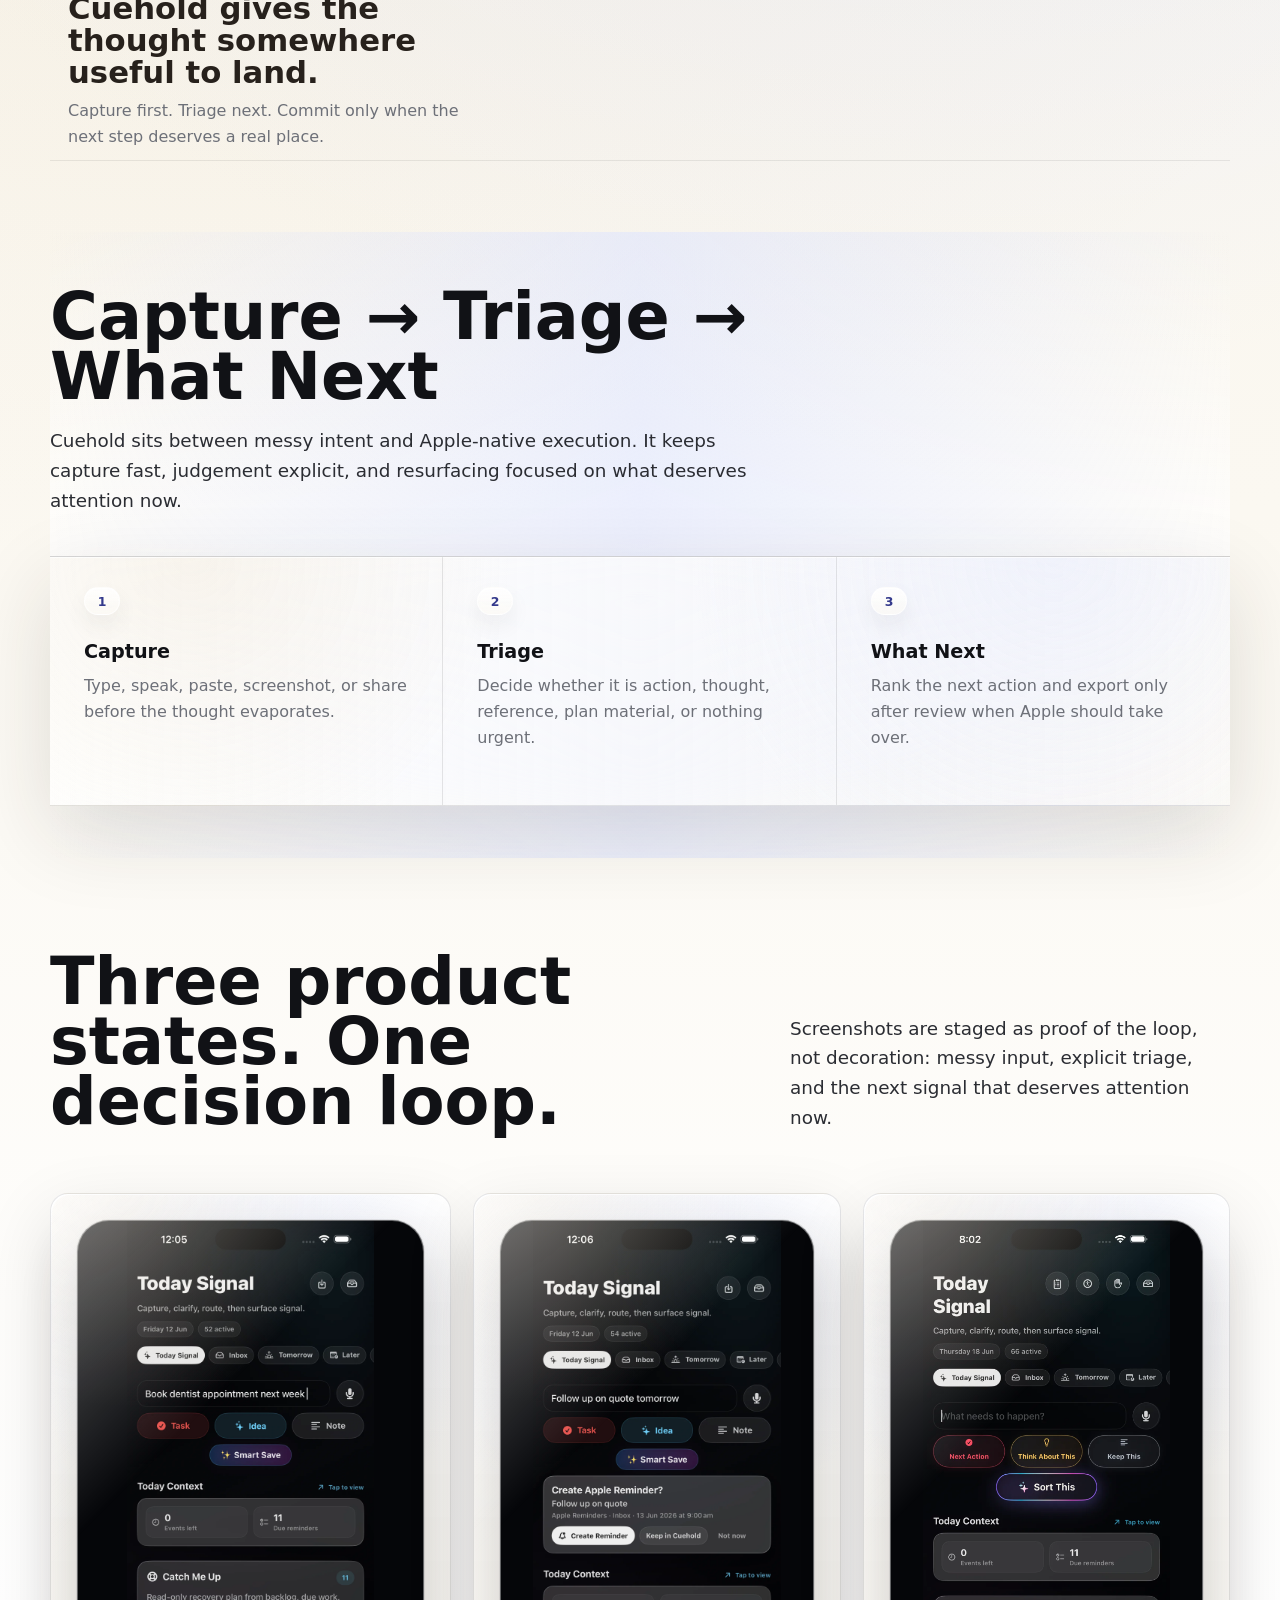
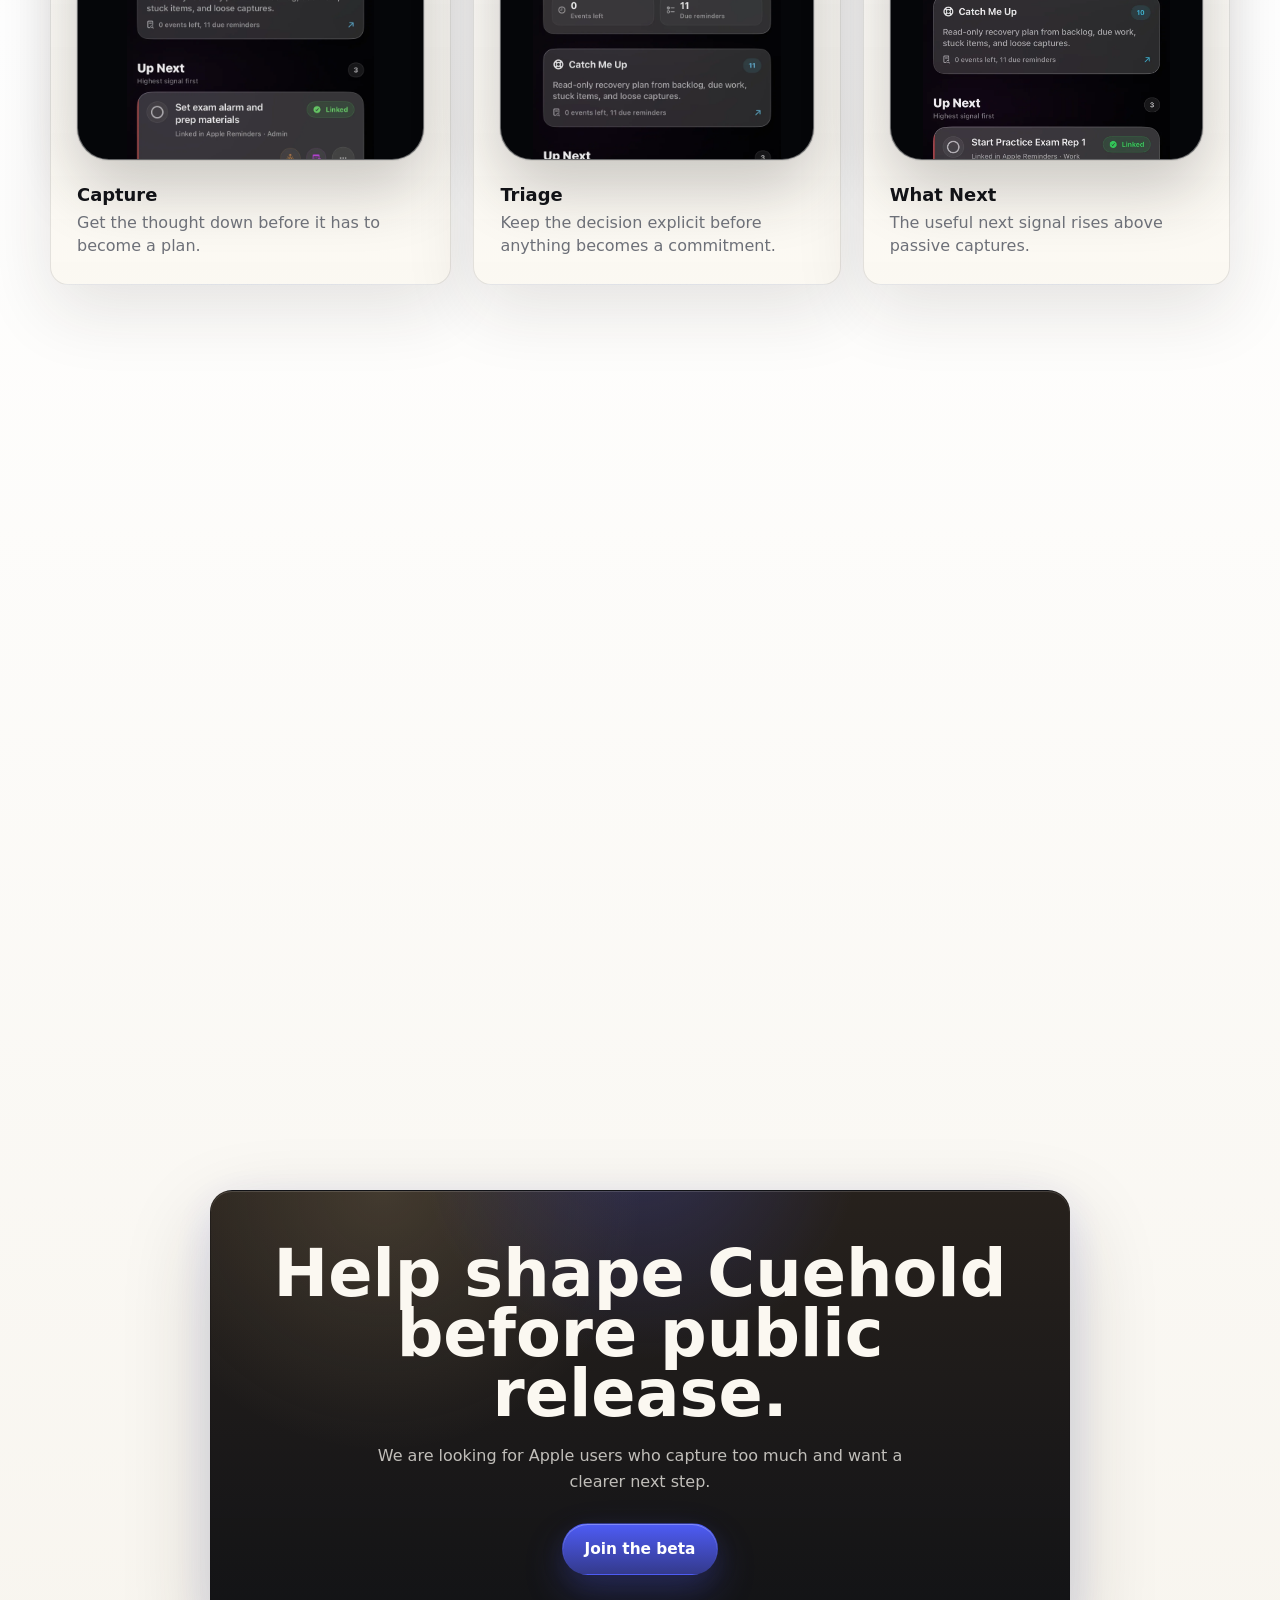
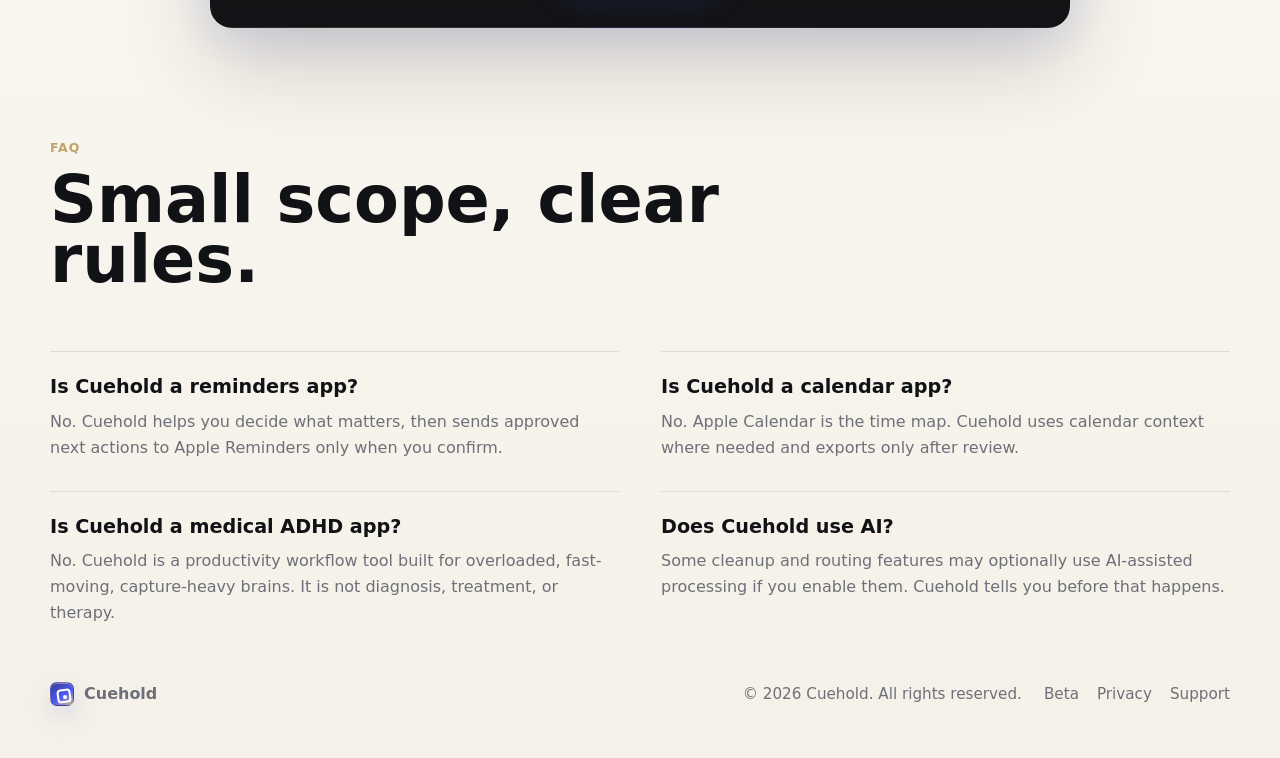
==== commit ad83e393: "Elevate Cuehold website luxe motion direction - Retune website toward premium ivory, espresso, champ" ====
--- a/index.html
+++ b/index.html
@@ -5,7 +5,7 @@
   <meta name="viewport" content="width=device-width, initial-scale=1" />
   <title>Cuehold - Capture. Triage. Know what’s next.</title>
   <meta name="description" content="Cuehold is an ADHD-first execution layer for iPhone — turning scattered intent into ranked next action with explicit Apple Reminders and Calendar handoff." />
-  <meta name="theme-color" content="#F7F5F0" />
+  <meta name="theme-color" content="#F5F1E8" />
   <meta property="og:title" content="Cuehold - Capture. Triage. Know what’s next." />
   <meta property="og:description" content="Capture → Triage → What Next for Apple-native workflows." />
   <meta property="og:type" content="website" />
@@ -43,7 +43,7 @@
         <h1 id="hero-heading">Capture. Triage. Know what’s next.</h1>
         <p class="hero-thesis">Capture → Triage → What Next</p>
         <p class="hero-text">
-          Cuehold is an ADHD-first execution layer for iPhone that turns scattered intent into a reviewed next action.
+          The thinking layer before the task. Cuehold turns scattered intent into a reviewed next action.
         </p>
 
         <div class="hero-actions" aria-label="Primary actions">
@@ -57,9 +57,9 @@
       <div class="hero-visual" aria-label="Cuehold product preview">
         <div class="hero-stage">
           <div class="stage-light" aria-hidden="true"></div>
-          <div class="stage-slab" aria-hidden="true"></div>
-
-          <div class="phone-frame hero-phone">
+          <div class="stage-slab glass-luxe" aria-hidden="true"></div>
+
+          <div class="phone-frame hero-phone glass-luxe">
             <picture>
               <source srcset="assets/screenshots/today-signal-build12.webp" type="image/webp" />
               <img
@@ -76,7 +76,7 @@
       </div>
     </section>
 
-    <section class="section problem-section" aria-labelledby="problem-heading">
+    <section class="section problem-section reveal-luxe" aria-labelledby="problem-heading">
       <div class="section-heading">
         <h2 id="problem-heading">Your brain is not broken. Your task system is.</h2>
         <p>
@@ -85,7 +85,7 @@
         </p>
       </div>
 
-      <div class="bento-grid problem-grid">
+      <div class="bento-grid problem-grid stagger">
         <article class="bento-card">
           <span class="card-index">01</span>
           <h3>Notes become graveyards.</h3>
@@ -112,7 +112,7 @@
       </div>
     </section>
 
-    <section class="section loop-section" id="how-it-works" aria-labelledby="loop-heading">
+    <section class="section loop-section reveal-luxe" id="how-it-works" aria-labelledby="loop-heading">
       <div class="loop-header">
         <h2 id="loop-heading">Capture → Triage → What Next</h2>
         <p>
@@ -121,7 +121,7 @@
         </p>
       </div>
 
-      <div class="loop-track" aria-label="Cuehold workflow">
+      <div class="loop-track glass-luxe stagger" aria-label="Cuehold workflow">
         <article>
           <span class="loop-number">1</span>
           <h3>Capture</h3>
@@ -142,7 +142,7 @@
       </div>
     </section>
 
-    <section class="section showcase-section" aria-labelledby="showcase-heading">
+    <section class="section showcase-section reveal-luxe" aria-labelledby="showcase-heading">
       <div class="section-heading split-heading">
         <div>
           <h2 id="showcase-heading">Three product states. One decision loop.</h2>
@@ -153,8 +153,8 @@
         </p>
       </div>
 
-      <div class="showcase-grid">
-        <figure class="shot-card tall-shot">
+      <div class="showcase-grid stagger">
+        <figure class="shot-card glass-luxe tall-shot">
           <picture>
             <source srcset="assets/screenshots/capture-flow.webp" type="image/webp" />
             <img
@@ -172,7 +172,7 @@
           </figcaption>
         </figure>
 
-        <figure class="shot-card">
+        <figure class="shot-card glass-luxe">
           <picture>
             <source srcset="assets/screenshots/triage-saved-item.webp" type="image/webp" />
             <img
@@ -190,7 +190,7 @@
           </figcaption>
         </figure>
 
-        <figure class="shot-card">
+        <figure class="shot-card glass-luxe">
           <picture>
             <source srcset="assets/screenshots/today-signal-build12.webp" type="image/webp" />
             <img
@@ -210,54 +210,24 @@
       </div>
     </section>
 
-    <section class="section reality-section" aria-labelledby="reality-heading">
-      <div class="reality-copy">
-        <h2 id="reality-heading">Built for the messy middle.</h2>
-        <p>
-          Cuehold treats execution as a recovery loop, not a perfect plan you have to obey forever.
-        </p>
-      </div>
-
-      <div class="reality-list">
-        <article>
-          <h3>Avoidance happens.</h3>
-          <p>The system should help you re-enter, not punish the gap.</p>
-        </article>
-
-        <article>
-          <h3>Passive notes should stay quiet.</h3>
-          <p>Reference material does not need to masquerade as a commitment.</p>
-        </article>
-
-        <article>
-          <h3>Resurfacing should feel helpful, not naggy.</h3>
-          <p>The right next signal matters more than a louder notification.</p>
-        </article>
-
-        <article>
-          <h3>Recovery matters more than perfect planning.</h3>
-          <p>What matters is getting back to a useful next step.</p>
-        </article>
-      </div>
-    </section>
-
-    <section class="section trust-section" aria-labelledby="trust-heading">
-      <div class="trust-panel">
+    <section class="section trust-section reveal-luxe" aria-labelledby="trust-heading">
+      <div class="trust-panel glass-luxe">
         <div>
           <h2 id="trust-heading">Apple stays the source of truth. Cuehold stays the decision layer.</h2>
-        </div>
-
-        <div class="trust-grid">
-          <article>
-            <h3>No silent Calendar edits.</h3>
+          <p class="trust-lede">You decide in Cuehold. Apple Reminders reminds. Apple Calendar maps time.</p>
+        </div>
+
+        <div class="trust-grid stagger">
+          <article>
+            <h3>No silent calendar events</h3>
             <p>Calendar changes stay explicit and reviewed.</p>
           </article>
           <article>
-            <h3>No silent Reminder creation.</h3>
+            <h3>No duplicate reminder spam</h3>
             <p>Reminders are created only after confirmation.</p>
           </article>
           <article>
-            <h3>Export is explicit and reviewed.</h3>
+            <h3>No destructive actions without confirmation</h3>
             <p>You decide before Apple apps receive commitments.</p>
           </article>
           <article>
@@ -276,15 +246,15 @@
       </div>
     </section>
 
-    <section class="section beta-cta" aria-labelledby="beta-heading">
-      <div class="cta-panel">
+    <section class="section beta-cta reveal-luxe" aria-labelledby="beta-heading">
+      <div class="cta-panel glass-luxe">
         <h2 id="beta-heading">Help shape Cuehold before public release.</h2>
         <p>We are looking for Apple users who capture too much and want a clearer next step.</p>
         <a class="button primary" href="beta.html">Join the beta</a>
       </div>
     </section>
 
-    <section class="section faq-section" aria-labelledby="faq-heading">
+    <section class="section faq-section reveal-luxe" aria-labelledby="faq-heading">
       <div class="section-heading split-heading">
         <div>
           <div class="section-kicker">FAQ</div>
@@ -292,7 +262,7 @@
         </div>
       </div>
 
-      <div class="faq-list">
+      <div class="faq-list stagger">
         <article>
           <h3>Is Cuehold a reminders app?</h3>
           <p>No. Cuehold helps you decide what matters, then sends approved next actions to Apple Reminders only when you confirm.</p>
@@ -328,5 +298,40 @@
       <a href="support.html">Support</a>
     </div>
   </footer>
+  <script>
+    (function () {
+      var reduceMotion = window.matchMedia("(prefers-reduced-motion: reduce)");
+
+      if (reduceMotion.matches || !("IntersectionObserver" in window)) {
+        return;
+      }
+
+      var revealItems = document.querySelectorAll(".reveal-luxe");
+
+      if (!revealItems.length) {
+        return;
+      }
+
+      document.body.classList.add("motion-ready");
+
+      var observer = new IntersectionObserver(function (entries, activeObserver) {
+        entries.forEach(function (entry) {
+          if (!entry.isIntersecting) {
+            return;
+          }
+
+          entry.target.classList.add("is-visible");
+          activeObserver.unobserve(entry.target);
+        });
+      }, {
+        rootMargin: "0px 0px -12% 0px",
+        threshold: 0.16
+      });
+
+      revealItems.forEach(function (item) {
+        observer.observe(item);
+      });
+    }());
+  </script>
 </body>
 </html>
--- a/styles.css
+++ b/styles.css
@@ -1,24 +1,41 @@
 :root {
   color-scheme: light;
-  --paper: #f7f5f0;
-  --surface: #ffffff;
-  --ink: #17191d;
-  --slate: #5f6874;
-  --quiet: #7b838e;
-  --line: #d9dde4;
-  --line-strong: #c3cad6;
-  --soft-fill: #eef1f6;
-  --indigo: #4e5cf6;
-  --mist-blue: #dce5ff;
-  --focus-sky: #8dbbff;
-  --calm-green: #3f7d60;
-  --shadow: 0 30px 90px rgba(23, 25, 29, 0.13);
-  --soft-shadow: 0 18px 55px rgba(23, 25, 29, 0.09);
+  --paper: #f5f1e8;
+  --ivory: #fbf8f1;
+  --porcelain: #ffffff;
+  --ink: #111216;
+  --espresso: #27211c;
+  --graphite: #2b2d33;
+  --smoke: #6d7078;
+  --stone: #d8d1c3;
+  --champagne: #d7be8f;
+  --soft-gold: #bfa46a;
+  --deep-indigo: #343a8c;
+  --cue-indigo: #4e5cf6;
+  --mist-blue: #dde4ff;
+  --warm-shadow: rgba(39, 33, 28, 0.16);
+  --hairline: rgba(17, 18, 22, 0.1);
+  --surface: var(--porcelain);
+  --slate: var(--smoke);
+  --quiet: #858076;
+  --line: var(--hairline);
+  --line-strong: rgba(17, 18, 22, 0.18);
+  --soft-fill: rgba(255, 255, 255, 0.56);
+  --indigo: var(--cue-indigo);
+  --focus-sky: #8da4ff;
+  --shadow: 0 44px 120px rgba(39, 33, 28, 0.2);
+  --soft-shadow: 0 24px 70px rgba(39, 33, 28, 0.12);
+  --glass-surface: rgba(255, 255, 255, 0.54);
+  --glass-surface-warm: rgba(251, 248, 241, 0.62);
+  --glass-border: rgba(255, 255, 255, 0.52);
+  --glass-highlight: rgba(255, 255, 255, 0.76);
+  --glass-shadow: 0 28px 84px rgba(39, 33, 28, 0.14), inset 0 1px 0 rgba(255, 255, 255, 0.72);
   --max: 1180px;
   --gutter: 24px;
   --radius-card: 8px;
-  --radius-panel: 24px;
+  --radius-panel: 22px;
   --ease: cubic-bezier(0.2, 0.8, 0.2, 1);
+  --ease-luxe: cubic-bezier(0.16, 1, 0.3, 1);
 }
 
 * {
@@ -36,9 +53,9 @@
   font-family: ui-sans-serif, system-ui, -apple-system, BlinkMacSystemFont, "SF Pro Display", "Segoe UI", sans-serif;
   color: var(--ink);
   background:
-    radial-gradient(circle at 74% 12%, rgba(220, 229, 255, 0.9), transparent 34%),
-    radial-gradient(circle at 10% 18%, rgba(141, 187, 255, 0.24), transparent 28%),
-    linear-gradient(180deg, var(--paper) 0%, #ffffff 48%, var(--paper) 100%);
+    radial-gradient(circle at 74% 10%, rgba(221, 228, 255, 0.82), transparent 28%),
+    radial-gradient(circle at 15% 12%, rgba(215, 190, 143, 0.22), transparent 30%),
+    linear-gradient(180deg, var(--paper) 0%, var(--ivory) 38%, var(--porcelain) 58%, var(--paper) 100%);
 }
 
 body::before {
@@ -48,13 +65,78 @@
   pointer-events: none;
   content: "";
   background:
-    linear-gradient(180deg, rgba(255, 255, 255, 0.74), transparent 34%),
-    linear-gradient(90deg, rgba(217, 221, 228, 0.36), transparent 42%, rgba(217, 221, 228, 0.24));
-  mask-image: linear-gradient(to bottom, rgba(0, 0, 0, 0.7), transparent 68%);
+    linear-gradient(180deg, rgba(255, 255, 255, 0.72), transparent 30%),
+    linear-gradient(90deg, rgba(216, 209, 195, 0.36), transparent 42%, rgba(215, 190, 143, 0.14)),
+    repeating-linear-gradient(90deg, rgba(17, 18, 22, 0.018) 0 1px, transparent 1px 82px);
+  mask-image: linear-gradient(to bottom, rgba(0, 0, 0, 0.7), transparent 72%);
 }
 
 img {
   max-width: 100%;
+}
+
+.glass-luxe {
+  border-color: rgba(255, 255, 255, 0.48);
+  -webkit-backdrop-filter: saturate(1.18) blur(22px);
+  backdrop-filter: saturate(1.18) blur(22px);
+  box-shadow: var(--glass-shadow);
+}
+
+.reveal-luxe {
+  transform: translateZ(0);
+}
+
+.motion-ready .reveal-luxe {
+  opacity: 0;
+  filter: blur(6px);
+  transform: translateY(28px) scale(0.985);
+  transition:
+    opacity 720ms var(--ease-luxe),
+    filter 720ms var(--ease-luxe),
+    transform 720ms var(--ease-luxe);
+  will-change: opacity, filter, transform;
+}
+
+.motion-ready .reveal-luxe.is-visible {
+  opacity: 1;
+  filter: blur(0);
+  transform: translateY(0) scale(1);
+}
+
+.motion-ready .reveal-luxe .stagger > * {
+  opacity: 0;
+  filter: blur(5px);
+  transform: translateY(18px);
+  transition:
+    opacity 640ms var(--ease-luxe),
+    filter 640ms var(--ease-luxe),
+    transform 640ms var(--ease-luxe);
+}
+
+.motion-ready .reveal-luxe.is-visible .stagger > * {
+  opacity: 1;
+  filter: blur(0);
+  transform: translateY(0);
+}
+
+.motion-ready .reveal-luxe.is-visible .stagger > *:nth-child(2) {
+  transition-delay: 80ms;
+}
+
+.motion-ready .reveal-luxe.is-visible .stagger > *:nth-child(3) {
+  transition-delay: 160ms;
+}
+
+.motion-ready .reveal-luxe.is-visible .stagger > *:nth-child(4) {
+  transition-delay: 240ms;
+}
+
+.motion-ready .reveal-luxe.is-visible .stagger > *:nth-child(5) {
+  transition-delay: 320ms;
+}
+
+.motion-ready .reveal-luxe.is-visible .stagger > *:nth-child(6) {
+  transition-delay: 400ms;
 }
 
 a {
@@ -65,7 +147,7 @@
 a:focus-visible,
 button:focus-visible,
 iframe:focus-visible {
-  outline: 3px solid var(--indigo);
+  outline: 3px solid var(--cue-indigo);
   outline-offset: 5px;
 }
 
@@ -76,7 +158,7 @@
   z-index: 20;
   padding: 10px 14px;
   color: #ffffff;
-  background: var(--indigo);
+  background: var(--cue-indigo);
   border-radius: var(--radius-card);
   font-weight: 800;
   transform: translateY(-160%);
@@ -104,6 +186,7 @@
   justify-content: space-between;
   gap: 18px;
   padding: 18px 0;
+  -webkit-backdrop-filter: blur(18px);
   backdrop-filter: blur(18px);
 }
 
@@ -124,8 +207,8 @@
   border: 1px solid var(--line-strong);
   border-radius: 7px;
   background:
-    linear-gradient(135deg, var(--indigo), var(--focus-sky) 56%, var(--mist-blue));
-  box-shadow: 0 10px 24px rgba(78, 92, 246, 0.18);
+    linear-gradient(145deg, var(--deep-indigo), var(--cue-indigo) 58%, var(--champagne));
+  box-shadow: 0 10px 24px rgba(78, 92, 246, 0.18), inset 0 1px 0 rgba(255, 255, 255, 0.34);
 }
 
 .logo-mark::before {
@@ -159,8 +242,12 @@
   padding: 5px;
   border: 1px solid var(--line);
   border-radius: 999px;
-  background: rgba(255, 255, 255, 0.74);
+  background:
+    linear-gradient(180deg, rgba(255, 255, 255, 0.72), rgba(251, 248, 241, 0.58)),
+    rgba(251, 248, 241, 0.76);
+  -webkit-backdrop-filter: saturate(1.16) blur(18px);
   backdrop-filter: blur(18px);
+  box-shadow: 0 12px 34px rgba(39, 33, 28, 0.08), inset 0 1px 0 rgba(255, 255, 255, 0.72);
   color: var(--slate);
   font-size: 0.92rem;
   font-weight: 720;
@@ -175,16 +262,16 @@
 .nav a:hover,
 .nav a[aria-current="page"] {
   color: var(--ink);
-  background: var(--soft-fill);
+  background: rgba(255, 255, 255, 0.76);
 }
 
 .hero {
   display: grid;
-  grid-template-columns: minmax(0, 1.02fr) minmax(360px, 0.98fr);
+  grid-template-columns: minmax(0, 0.98fr) minmax(390px, 1.02fr);
   align-items: center;
-  gap: 54px;
+  gap: 68px;
   min-height: calc(100vh - 92px);
-  padding: 44px 0 38px;
+  padding: 54px 0 46px;
 }
 
 .hero-copy {
@@ -205,17 +292,17 @@
 }
 
 h1 {
-  margin-bottom: 24px;
-  font-size: clamp(3.65rem, 6.55vw, 5.9rem);
-  line-height: 0.95;
+  margin-bottom: 26px;
+  font-size: clamp(4.2rem, 7.4vw, 7.15rem);
+  line-height: 0.88;
+  font-weight: 880;
+}
+
+h2 {
+  margin-bottom: 20px;
+  font-size: clamp(2.75rem, 5.1vw, 4.55rem);
+  line-height: 0.92;
   font-weight: 860;
-}
-
-h2 {
-  margin-bottom: 18px;
-  font-size: clamp(2.6rem, 5vw, 4.15rem);
-  line-height: 0.98;
-  font-weight: 840;
 }
 
 h3 {
@@ -227,20 +314,22 @@
 
 p {
   color: var(--slate);
-  line-height: 1.65;
+  line-height: 1.62;
 }
 
 .hero-thesis {
-  margin-bottom: 18px;
-  color: var(--indigo);
+  margin-bottom: 22px;
+  color: var(--deep-indigo);
   font-size: 1.05rem;
   font-weight: 850;
 }
 
 .hero-text {
-  max-width: 610px;
-  font-size: 1.28rem;
-  line-height: 1.52;
+  max-width: 640px;
+  color: var(--graphite);
+  font-size: clamp(1.24rem, 1.8vw, 1.52rem);
+  line-height: 1.42;
+  font-weight: 560;
 }
 
 .hero-actions {
@@ -251,48 +340,78 @@
 }
 
 .button {
+  position: relative;
+  overflow: hidden;
   display: inline-flex;
   align-items: center;
   justify-content: center;
-  min-height: 50px;
-  padding: 0 20px;
+  min-height: 52px;
+  padding: 0 22px;
   border: 1px solid transparent;
   border-radius: 999px;
-  font-size: 0.98rem;
+  font-size: 0.96rem;
   font-weight: 840;
-  transition: transform 180ms var(--ease), background 180ms var(--ease), border-color 180ms var(--ease);
+  letter-spacing: 0;
+  transition: transform 260ms var(--ease-luxe), background 260ms var(--ease-luxe), border-color 260ms var(--ease-luxe), box-shadow 260ms var(--ease-luxe);
 }
 
 .button:hover {
-  transform: translateY(-1px);
+  transform: translateY(-2px);
+}
+
+.button::after {
+  position: absolute;
+  inset: -35% -55%;
+  content: "";
+  pointer-events: none;
+  background: linear-gradient(115deg, transparent 38%, rgba(255, 255, 255, 0.34) 50%, transparent 62%);
+  opacity: 0;
+  transform: translateX(-58%) skewX(-12deg);
+  transition: opacity 260ms var(--ease-luxe), transform 760ms var(--ease-luxe);
+}
+
+.button:hover::after {
+  opacity: 1;
+  transform: translateX(58%) skewX(-12deg);
 }
 
 .button.primary {
   color: #ffffff;
-  background: var(--indigo);
-  box-shadow: 0 18px 40px rgba(78, 92, 246, 0.22);
+  background: linear-gradient(180deg, var(--cue-indigo), var(--deep-indigo));
+  box-shadow:
+    0 18px 40px rgba(78, 92, 246, 0.24),
+    0 8px 22px rgba(52, 58, 140, 0.16),
+    inset 0 1px 0 rgba(255, 255, 255, 0.28);
+}
+
+.button.primary:hover {
+  box-shadow:
+    0 24px 54px rgba(78, 92, 246, 0.3),
+    0 12px 28px rgba(52, 58, 140, 0.18),
+    inset 0 1px 0 rgba(255, 255, 255, 0.34);
 }
 
 .button.secondary {
   color: var(--ink);
   border-color: var(--line);
-  background: rgba(255, 255, 255, 0.72);
+  background: rgba(255, 255, 255, 0.66);
+  box-shadow: inset 0 1px 0 rgba(255, 255, 255, 0.86);
 }
 
 .button.secondary:hover {
   border-color: var(--line-strong);
-  background: var(--soft-fill);
+  background: rgba(255, 255, 255, 0.92);
 }
 
 .status-note {
-  margin: 18px 0 0;
+  margin: 20px 0 0;
   color: var(--quiet);
-  font-size: 0.96rem;
+  font-size: 0.94rem;
 }
 
 .hero-visual {
   position: relative;
-  min-height: 488px;
+  min-height: 620px;
   display: grid;
   place-items: center;
   overflow: hidden;
@@ -300,36 +419,69 @@
 
 .hero-stage {
   position: absolute;
-  inset: 24px 0 10px;
+  inset: 8px 0 0;
   display: grid;
   place-items: center;
   isolation: isolate;
 }
 
+.hero-stage::before {
+  position: absolute;
+  inset: 5% -10% 2%;
+  z-index: -4;
+  content: "";
+  border-radius: 52px;
+  pointer-events: none;
+  background:
+    radial-gradient(circle at 34% 36%, rgba(215, 190, 143, 0.22), transparent 24%),
+    radial-gradient(circle at 64% 38%, rgba(221, 228, 255, 0.48), transparent 32%);
+  opacity: 0.72;
+  transform: translate3d(0, 0, 0);
+  animation: hero-ambient 13s var(--ease-luxe) infinite alternate;
+}
+
 .stage-light {
   position: absolute;
-  inset: 2% 0 0;
+  inset: 0 -8% 2%;
   z-index: -3;
-  border-radius: 48px;
-  background:
-    radial-gradient(circle at 50% 24%, rgba(220, 229, 255, 0.96), transparent 48%),
-    linear-gradient(180deg, rgba(141, 187, 255, 0.2), transparent 66%);
+  border-radius: 52px;
+  background:
+    radial-gradient(circle at 50% 24%, rgba(255, 255, 255, 0.92), transparent 34%),
+    radial-gradient(circle at 52% 36%, rgba(221, 228, 255, 0.86), transparent 45%),
+    radial-gradient(circle at 42% 78%, rgba(215, 190, 143, 0.26), transparent 36%);
   filter: blur(1px);
+  animation: light-breathe 16s var(--ease-luxe) infinite alternate;
 }
 
 .stage-slab {
   position: absolute;
-  inset: 10% 2% 7%;
+  inset: 15% 4% 9%;
   z-index: -2;
-  border-radius: 38px;
+  border-radius: 46px;
   border: 1px solid var(--line);
   background:
-    linear-gradient(145deg, rgba(255, 255, 255, 0.92), rgba(238, 241, 246, 0.72)),
-    linear-gradient(180deg, rgba(220, 229, 255, 0.68), transparent 60%);
+    linear-gradient(148deg, rgba(255, 255, 255, 0.86), rgba(251, 248, 241, 0.74) 42%, rgba(216, 209, 195, 0.44)),
+    linear-gradient(180deg, rgba(221, 228, 255, 0.52), transparent 60%);
   box-shadow:
-    0 42px 110px rgba(23, 25, 29, 0.12),
+    0 54px 150px rgba(39, 33, 28, 0.18),
+    0 12px 42px rgba(78, 92, 246, 0.08),
     inset 0 1px 0 rgba(255, 255, 255, 0.95);
-  transform: perspective(900px) rotateY(-6deg) rotateX(1deg) rotateZ(-1deg);
+  transform: perspective(900px) rotateY(-7deg) rotateX(2deg) rotateZ(-1.4deg);
+}
+
+.stage-slab::before,
+.shot-card::before,
+.trust-panel::before,
+.page-hero::before,
+.form-card::before {
+  position: absolute;
+  inset: 1px;
+  content: "";
+  pointer-events: none;
+  border-radius: inherit;
+  background:
+    linear-gradient(135deg, rgba(255, 255, 255, 0.42), transparent 34%),
+    radial-gradient(circle at 18% 0%, rgba(215, 190, 143, 0.14), transparent 28%);
 }
 
 .stage-slab::after {
@@ -337,26 +489,31 @@
   right: 10%;
   bottom: -18px;
   left: 12%;
-  height: 38px;
+  height: 42px;
   content: "";
   border-radius: 999px;
-  background: rgba(23, 25, 29, 0.14);
-  filter: blur(20px);
+  background: var(--warm-shadow);
+  filter: blur(24px);
 }
 
 .phone-frame {
   position: relative;
   z-index: 2;
-  width: min(100%, 292px);
-  padding: 10px;
-  border: 1px solid var(--line-strong);
-  border-radius: 40px;
-  background:
-    linear-gradient(180deg, rgba(255, 255, 255, 0.76), rgba(238, 241, 246, 0.54)),
-    #20242b;
+  width: min(100%, 338px);
+  padding: 11px;
+  border: 1px solid rgba(255, 255, 255, 0.52);
+  border-radius: 44px;
+  background:
+    linear-gradient(155deg, rgba(255, 255, 255, 0.72), rgba(216, 209, 195, 0.28) 32%, rgba(17, 18, 22, 0.68) 48%),
+    #15161a;
   box-shadow:
-    0 34px 90px rgba(23, 25, 29, 0.2),
-    0 0 0 1px rgba(255, 255, 255, 0.74);
+    0 42px 110px rgba(39, 33, 28, 0.34),
+    0 16px 34px rgba(52, 58, 140, 0.13),
+    0 0 46px rgba(78, 92, 246, 0.08),
+    0 0 0 1px rgba(17, 18, 22, 0.14),
+    inset 0 1px 0 rgba(255, 255, 255, 0.52);
+  transform: rotate(-1.2deg);
+  transition: transform 520ms var(--ease-luxe), box-shadow 520ms var(--ease-luxe);
 }
 
 .phone-frame picture {
@@ -367,20 +524,20 @@
   display: block;
   width: 100%;
   height: auto;
-  max-height: 486px;
+  max-height: 566px;
   object-fit: cover;
   object-position: top;
   border: 1px solid rgba(255, 255, 255, 0.2);
-  border-radius: 31px;
+  border-radius: 33px;
   background: #050609;
 }
 
 .section {
-  padding: 96px 0 0;
+  padding: 112px 0 0;
 }
 
 .problem-section {
-  padding-top: 56px;
+  padding-top: 72px;
 }
 
 .section.compact {
@@ -389,7 +546,7 @@
 
 .section-kicker {
   margin-bottom: 14px;
-  color: var(--indigo);
+  color: var(--soft-gold);
   font-size: 0.78rem;
   font-weight: 860;
   letter-spacing: 0.08em;
@@ -398,14 +555,15 @@
 
 .section-heading {
   max-width: 800px;
-  margin-bottom: 34px;
+  margin-bottom: 42px;
 }
 
 .section-heading p,
 .loop-header p,
 .page-hero p {
   max-width: 700px;
-  font-size: 1.12rem;
+  color: var(--graphite);
+  font-size: 1.15rem;
 }
 
 .split-heading {
@@ -419,7 +577,7 @@
 .bento-grid {
   display: grid;
   grid-template-columns: repeat(4, minmax(0, 1fr));
-  gap: 14px;
+  gap: 18px;
 }
 
 .two-column,
@@ -428,12 +586,16 @@
 }
 
 .bento-card {
-  min-height: 220px;
-  padding: 24px;
+  min-height: 226px;
+  padding: 28px;
   border: 1px solid var(--line);
   border-radius: var(--radius-card);
-  background: rgba(255, 255, 255, 0.74);
-  box-shadow: 0 1px 0 rgba(255, 255, 255, 0.75) inset;
+  background:
+    linear-gradient(180deg, var(--glass-surface), var(--glass-surface-warm)),
+    rgba(255, 255, 255, 0.62);
+  -webkit-backdrop-filter: saturate(1.12) blur(16px);
+  backdrop-filter: saturate(1.12) blur(16px);
+  box-shadow: 0 1px 0 rgba(255, 255, 255, 0.82) inset, 0 18px 48px rgba(39, 33, 28, 0.06);
 }
 
 .bento-card h3,
@@ -452,16 +614,20 @@
   min-width: 36px;
   height: 28px;
   margin-bottom: 26px;
-  border: 1px solid var(--line);
+  border: 1px solid rgba(255, 255, 255, 0.62);
   border-radius: 999px;
-  color: var(--indigo);
+  background:
+    linear-gradient(180deg, rgba(255, 255, 255, 0.72), rgba(251, 248, 241, 0.52)),
+    rgba(255, 255, 255, 0.44);
+  box-shadow: inset 0 1px 0 rgba(255, 255, 255, 0.72), 0 10px 22px rgba(39, 33, 28, 0.06);
+  color: var(--deep-indigo);
   font-size: 0.78rem;
   font-weight: 820;
 }
 
 .accent-card {
   background:
-    linear-gradient(135deg, rgba(220, 229, 255, 0.96), rgba(238, 241, 246, 0.74)),
+    linear-gradient(135deg, rgba(221, 228, 255, 0.84), rgba(251, 248, 241, 0.84) 44%, rgba(215, 190, 143, 0.2)),
     var(--surface);
 }
 
@@ -469,14 +635,54 @@
   grid-column: span 2;
 }
 
+.problem-section .section-heading {
+  max-width: 920px;
+}
+
+.problem-section .section-heading h2 {
+  max-width: 860px;
+}
+
+.problem-grid {
+  grid-template-columns: 0.95fr 0.95fr 0.95fr 1.45fr;
+  padding: 34px 0 10px;
+  border-top: 1px solid rgba(17, 18, 22, 0.18);
+  border-bottom: 1px solid rgba(17, 18, 22, 0.08);
+}
+
+.problem-grid .bento-card {
+  min-height: 0;
+  padding: 0 26px 0 0;
+  border: 0;
+  border-radius: 0;
+  background: transparent;
+  -webkit-backdrop-filter: none;
+  backdrop-filter: none;
+  box-shadow: none;
+}
+
+.problem-grid .bento-card:not(:last-child) {
+  border-right: 1px solid var(--line);
+}
+
+.problem-grid .accent-card {
+  padding: 0 0 0 18px;
+}
+
+.problem-grid .accent-card h3 {
+  color: var(--espresso);
+  font-size: clamp(1.42rem, 2.4vw, 2rem);
+  line-height: 1.05;
+}
+
 .wide-card {
   grid-column: span 2;
 }
 
 .loop-section {
   position: relative;
-  padding-top: 118px;
-  padding-bottom: 24px;
+  padding-top: 124px;
+  padding-bottom: 34px;
 }
 
 .loop-section::before {
@@ -488,8 +694,8 @@
   z-index: -1;
   content: "";
   background:
-    linear-gradient(90deg, transparent, rgba(220, 229, 255, 0.64), transparent),
-    linear-gradient(180deg, transparent, rgba(255, 255, 255, 0.72), transparent);
+    linear-gradient(90deg, transparent, rgba(221, 228, 255, 0.56), transparent),
+    linear-gradient(180deg, transparent, rgba(255, 255, 255, 0.7), transparent);
 }
 
 .loop-header {
@@ -500,49 +706,80 @@
 .loop-track {
   display: grid;
   grid-template-columns: repeat(3, minmax(0, 1fr));
-  gap: 22px;
+  gap: 0;
+  border-top: 1px solid var(--line-strong);
+  border-bottom: 1px solid var(--line);
+  background:
+    radial-gradient(circle at 12% 0%, rgba(215, 190, 143, 0.16), transparent 30%),
+    radial-gradient(circle at 85% 0%, rgba(221, 228, 255, 0.36), transparent 35%),
+    linear-gradient(90deg, rgba(255, 255, 255, 0.72), rgba(251, 248, 241, 0.46)),
+    rgba(255, 255, 255, 0.32);
 }
 
 .loop-track article {
-  min-height: 230px;
-  padding: 22px 26px 8px 0;
-  border-top: 1px solid var(--line-strong);
+  min-height: 248px;
+  padding: 30px 34px 28px;
+  border-top: 0;
+  border-right: 1px solid var(--line);
   background: transparent;
+}
+
+.motion-ready .reveal-luxe.is-visible .loop-track article .loop-number {
+  animation: workflow-glass-in 720ms var(--ease-luxe) both;
+}
+
+.motion-ready .reveal-luxe.is-visible .loop-track article:nth-child(2) .loop-number {
+  animation-delay: 100ms;
+}
+
+.motion-ready .reveal-luxe.is-visible .loop-track article:nth-child(3) .loop-number {
+  animation-delay: 200ms;
+}
+
+.loop-track article:last-child {
+  border-right: 0;
 }
 
 .showcase-grid {
   display: grid;
-  grid-template-columns: 1.1fr 0.95fr 0.95fr;
-  gap: 18px;
+  grid-template-columns: 1.06fr 0.97fr 0.97fr;
+  gap: 22px;
   align-items: stretch;
 }
 
 .shot-card {
+  position: relative;
   margin: 0;
-  min-height: 640px;
+  min-height: 680px;
   display: flex;
   flex-direction: column;
   justify-content: space-between;
-  gap: 18px;
-  padding: 22px;
+  gap: 24px;
+  padding: 26px;
   border: 1px solid var(--line);
-  border-radius: var(--radius-card);
-  background:
-    linear-gradient(180deg, rgba(238, 241, 246, 0.7), rgba(255, 255, 255, 0.92)),
+  border-radius: 18px;
+  background:
+    linear-gradient(135deg, rgba(255, 255, 255, 0.24), transparent 32%),
+    radial-gradient(circle at 50% 18%, rgba(221, 228, 255, 0.58), transparent 38%),
+    linear-gradient(180deg, rgba(255, 255, 255, 0.86), rgba(251, 248, 241, 0.92)),
     var(--surface);
-  box-shadow: var(--soft-shadow);
+  box-shadow: var(--soft-shadow), inset 0 1px 0 rgba(255, 255, 255, 0.86);
+  transition: transform 520ms var(--ease-luxe), box-shadow 520ms var(--ease-luxe), border-color 520ms var(--ease-luxe);
 }
 
 .shot-card img {
   display: block;
-  width: min(100%, 300px);
-  max-height: 520px;
+  width: min(100%, 314px);
+  max-height: 540px;
   margin: 0 auto;
   object-fit: contain;
   object-position: top;
-  border: 1px solid rgba(23, 25, 29, 0.16);
-  border-radius: 30px;
+  border: 1px solid rgba(255, 255, 255, 0.38);
+  border-radius: 32px;
   background: #050609;
+  box-shadow:
+    0 28px 64px rgba(39, 33, 28, 0.24),
+    0 0 0 1px rgba(17, 18, 22, 0.08);
 }
 
 .shot-card picture {
@@ -550,7 +787,7 @@
 }
 
 .tall-shot img {
-  width: min(100%, 340px);
+  width: min(100%, 356px);
 }
 
 .shot-card figcaption {
@@ -560,7 +797,7 @@
 
 .shot-card strong {
   color: var(--ink);
-  font-size: 1.08rem;
+  font-size: 1.12rem;
 }
 
 .shot-card span {
@@ -568,66 +805,49 @@
   line-height: 1.45;
 }
 
-.reality-section {
-  display: grid;
-  grid-template-columns: minmax(280px, 0.84fr) minmax(0, 1.16fr);
-  gap: 56px;
-  align-items: start;
-}
-
-.reality-copy {
-  position: sticky;
-  top: 110px;
-}
-
-.reality-list {
-  display: grid;
-  gap: 14px;
-}
-
-.reality-list article {
-  padding: 24px;
-  border-top: 1px solid var(--line);
-  background: linear-gradient(90deg, rgba(220, 229, 255, 0.36), transparent);
-}
-
-.reality-list p {
-  max-width: 620px;
-  margin-bottom: 0;
-}
-
 .trust-panel,
 .cta-panel,
 .page-hero {
-  padding: 48px;
+  position: relative;
+  padding: 52px;
   border: 1px solid var(--line);
   border-radius: var(--radius-panel);
   background:
-    linear-gradient(135deg, rgba(220, 229, 255, 0.78), transparent 42%),
-    linear-gradient(205deg, rgba(255, 255, 255, 0.8), transparent 38%),
+    radial-gradient(circle at 15% 10%, rgba(215, 190, 143, 0.24), transparent 31%),
+    radial-gradient(circle at 88% 18%, rgba(221, 228, 255, 0.62), transparent 38%),
+    linear-gradient(145deg, rgba(255, 255, 255, 0.82), rgba(251, 248, 241, 0.72)),
     rgba(255, 255, 255, 0.68);
   box-shadow: var(--soft-shadow);
 }
 
 .trust-panel {
   display: grid;
-  grid-template-columns: minmax(280px, 0.8fr) minmax(0, 1.2fr);
-  gap: 42px;
+  grid-template-columns: minmax(280px, 0.78fr) minmax(0, 1.22fr);
+  gap: 50px;
   align-items: start;
+}
+
+.trust-lede {
+  max-width: 450px;
+  color: var(--espresso);
+  font-size: 1.12rem;
+  line-height: 1.48;
 }
 
 .trust-grid {
   display: grid;
-  grid-template-columns: repeat(2, minmax(0, 1fr));
-  gap: 12px;
+  grid-template-columns: 1fr;
+  gap: 0;
+  border-top: 1px solid var(--line-strong);
 }
 
 .trust-grid article {
-  min-height: 150px;
-  padding: 20px;
-  border: 1px solid var(--line);
-  border-radius: var(--radius-card);
-  background: rgba(255, 255, 255, 0.72);
+  min-height: 0;
+  padding: 20px 0;
+  border: 0;
+  border-bottom: 1px solid var(--line);
+  border-radius: 0;
+  background: transparent;
 }
 
 .trust-grid p,
@@ -647,11 +867,22 @@
 .cta-panel {
   max-width: 860px;
   margin-inline: auto;
+  background:
+    radial-gradient(circle at 50% -12%, rgba(78, 92, 246, 0.24), transparent 34%),
+    radial-gradient(circle at 20% 0%, rgba(215, 190, 143, 0.16), transparent 32%),
+    linear-gradient(180deg, rgba(39, 33, 28, 0.94), rgba(17, 18, 22, 0.95)),
+    var(--espresso);
+  color: var(--ivory);
+  box-shadow:
+    0 34px 88px rgba(39, 33, 28, 0.2),
+    0 12px 44px rgba(78, 92, 246, 0.12),
+    inset 0 1px 0 rgba(255, 255, 255, 0.14);
 }
 
 .cta-panel p {
   max-width: 580px;
   margin-inline: auto;
+  color: rgba(251, 248, 241, 0.74);
 }
 
 .cta-panel .button {
@@ -665,7 +896,7 @@
 }
 
 .faq-list article {
-  padding-top: 22px;
+  padding-top: 24px;
   border-top: 1px solid var(--line);
 }
 
@@ -680,7 +911,7 @@
 
 .page-hero h1 {
   max-width: 850px;
-  font-size: 4.6rem;
+  font-size: clamp(3.2rem, 6vw, 5rem);
 }
 
 .form-section {
@@ -688,9 +919,10 @@
 }
 
 .form-card {
+  position: relative;
   overflow: hidden;
   border: 1px solid var(--line);
-  border-radius: var(--radius-card);
+  border-radius: 18px;
   background: rgba(255, 255, 255, 0.88);
   box-shadow: var(--shadow);
 }
@@ -708,7 +940,7 @@
 }
 
 .form-fallback a {
-  color: var(--indigo);
+  color: var(--deep-indigo);
   font-weight: 820;
   text-decoration: underline;
   text-underline-offset: 4px;
@@ -746,6 +978,63 @@
   color: var(--ink);
 }
 
+@keyframes hero-ambient {
+  from {
+    opacity: 0.58;
+    transform: translate3d(-10px, 6px, 0) scale(0.98);
+  }
+
+  to {
+    opacity: 0.82;
+    transform: translate3d(12px, -8px, 0) scale(1.02);
+  }
+}
+
+@keyframes light-breathe {
+  from {
+    opacity: 0.78;
+    transform: scale(0.985);
+  }
+
+  to {
+    opacity: 1;
+    transform: scale(1.015);
+  }
+}
+
+@keyframes workflow-glass-in {
+  from {
+    opacity: 0;
+    transform: translateY(10px) scale(0.94);
+  }
+
+  to {
+    opacity: 1;
+    transform: translateY(0) scale(1);
+  }
+}
+
+@media (hover: hover) and (pointer: fine) {
+  .phone-frame:hover {
+    transform: translateY(-6px) rotate(-1.2deg);
+    box-shadow:
+      0 52px 128px rgba(39, 33, 28, 0.38),
+      0 18px 42px rgba(52, 58, 140, 0.16),
+      0 0 58px rgba(78, 92, 246, 0.12),
+      0 0 0 1px rgba(17, 18, 22, 0.14),
+      inset 0 1px 0 rgba(255, 255, 255, 0.58);
+  }
+
+  .shot-card:hover {
+    border-color: rgba(255, 255, 255, 0.64);
+    transform: translateY(-5px);
+    box-shadow:
+      0 32px 86px rgba(39, 33, 28, 0.16),
+      0 14px 34px rgba(78, 92, 246, 0.09),
+      inset 0 1px 0 rgba(255, 255, 255, 0.9);
+  }
+}
+
 @media (max-width: 1060px) {
   h1 {
     font-size: 4.4rem;
@@ -767,8 +1056,7 @@
 
   .bento-grid,
   .showcase-grid,
-  .trust-panel,
-  .reality-section {
+  .trust-panel {
     grid-template-columns: 1fr;
   }
 
@@ -777,12 +1065,24 @@
     grid-column: auto;
   }
 
+  .problem-grid {
+    grid-template-columns: 1fr 1fr;
+  }
+
+  .problem-grid .bento-card:not(:last-child) {
+    border-right: 0;
+  }
+
+  .problem-grid .bento-card {
+    padding: 0;
+  }
+
+  .problem-grid .accent-card {
+    padding: 0;
+  }
+
   .shot-card {
     min-height: 0;
-  }
-
-  .reality-copy {
-    position: static;
   }
 }
 
@@ -835,7 +1135,7 @@
     padding: 7px 4px;
     border: 1px solid var(--line);
     text-align: center;
-    background: rgba(255, 255, 255, 0.68);
+    background: rgba(255, 255, 255, 0.66);
   }
 
   h1,
@@ -871,7 +1171,7 @@
   }
 
   .hero-visual {
-    min-height: 360px;
+    min-height: 390px;
   }
 
   .section {
@@ -900,6 +1200,27 @@
   .loop-track article {
     padding: 22px 0;
     min-height: 0;
+    border-right: 0;
+    border-bottom: 1px solid var(--line);
+  }
+
+  .loop-track article:last-child {
+    border-bottom: 0;
+  }
+
+  .problem-grid {
+    grid-template-columns: 1fr;
+    gap: 22px;
+  }
+
+  .problem-grid .bento-card {
+    padding-top: 22px;
+    border-top: 1px solid var(--line);
+  }
+
+  .problem-grid .bento-card:first-child {
+    padding-top: 0;
+    border-top: 0;
   }
 
   .bento-card {
@@ -968,18 +1289,18 @@
   }
 
   .phone-frame {
-    width: min(100%, 194px);
+    width: min(100%, 218px);
     padding: 8px;
     border-radius: 30px;
   }
 
   .phone-frame img {
-    max-height: 306px;
+    max-height: 344px;
     border-radius: 22px;
   }
 
   .hero-visual {
-    min-height: 284px;
+    min-height: 314px;
   }
 
   .hero-visual {
@@ -1022,4 +1343,25 @@
     animation-duration: 0.01ms !important;
     animation-iteration-count: 1 !important;
   }
-}
+
+  .motion-ready .reveal-luxe,
+  .motion-ready .reveal-luxe .stagger > *,
+  .motion-ready .reveal-luxe.is-visible,
+  .motion-ready .reveal-luxe.is-visible .stagger > * {
+    opacity: 1 !important;
+    filter: none !important;
+    transform: none !important;
+  }
+
+  .hero-stage::before,
+  .stage-light,
+  .button::after {
+    animation: none !important;
+  }
+
+  .button:hover,
+  .phone-frame:hover,
+  .shot-card:hover {
+    transform: none !important;
+  }
+}
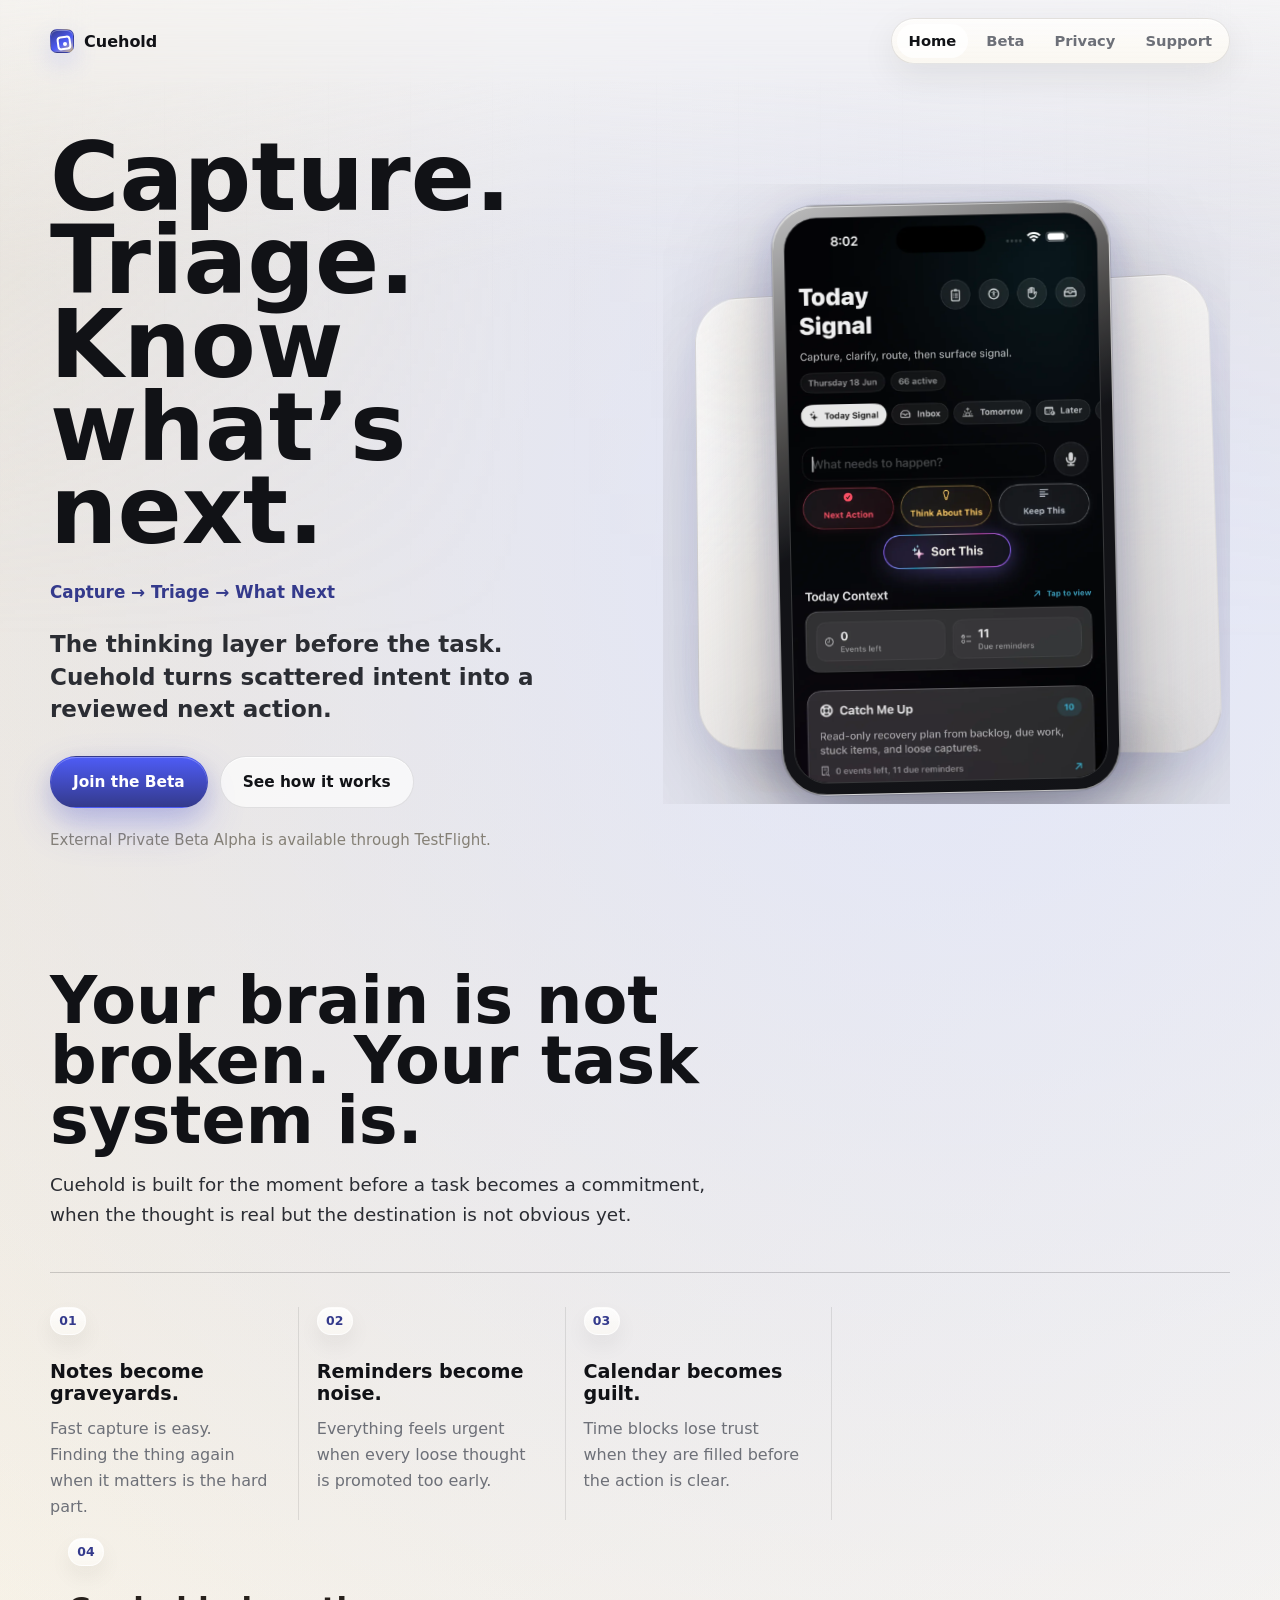
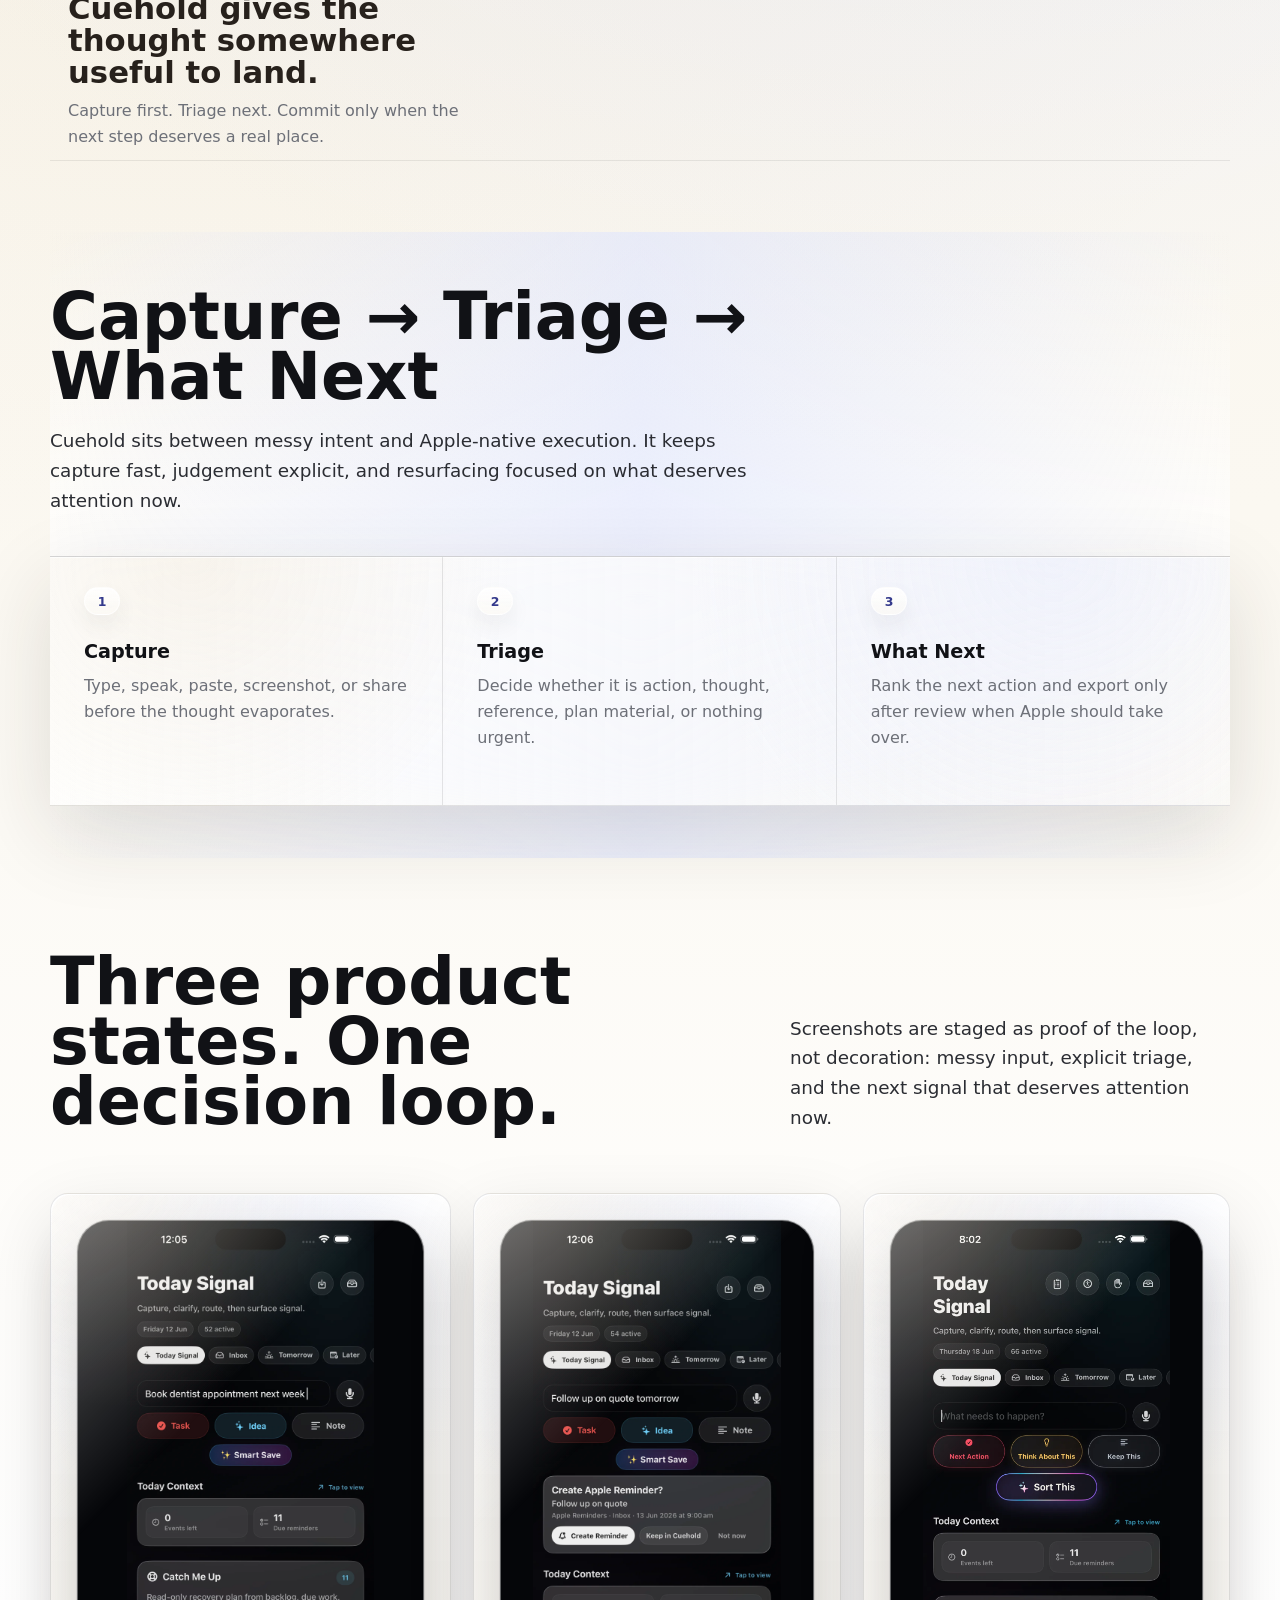
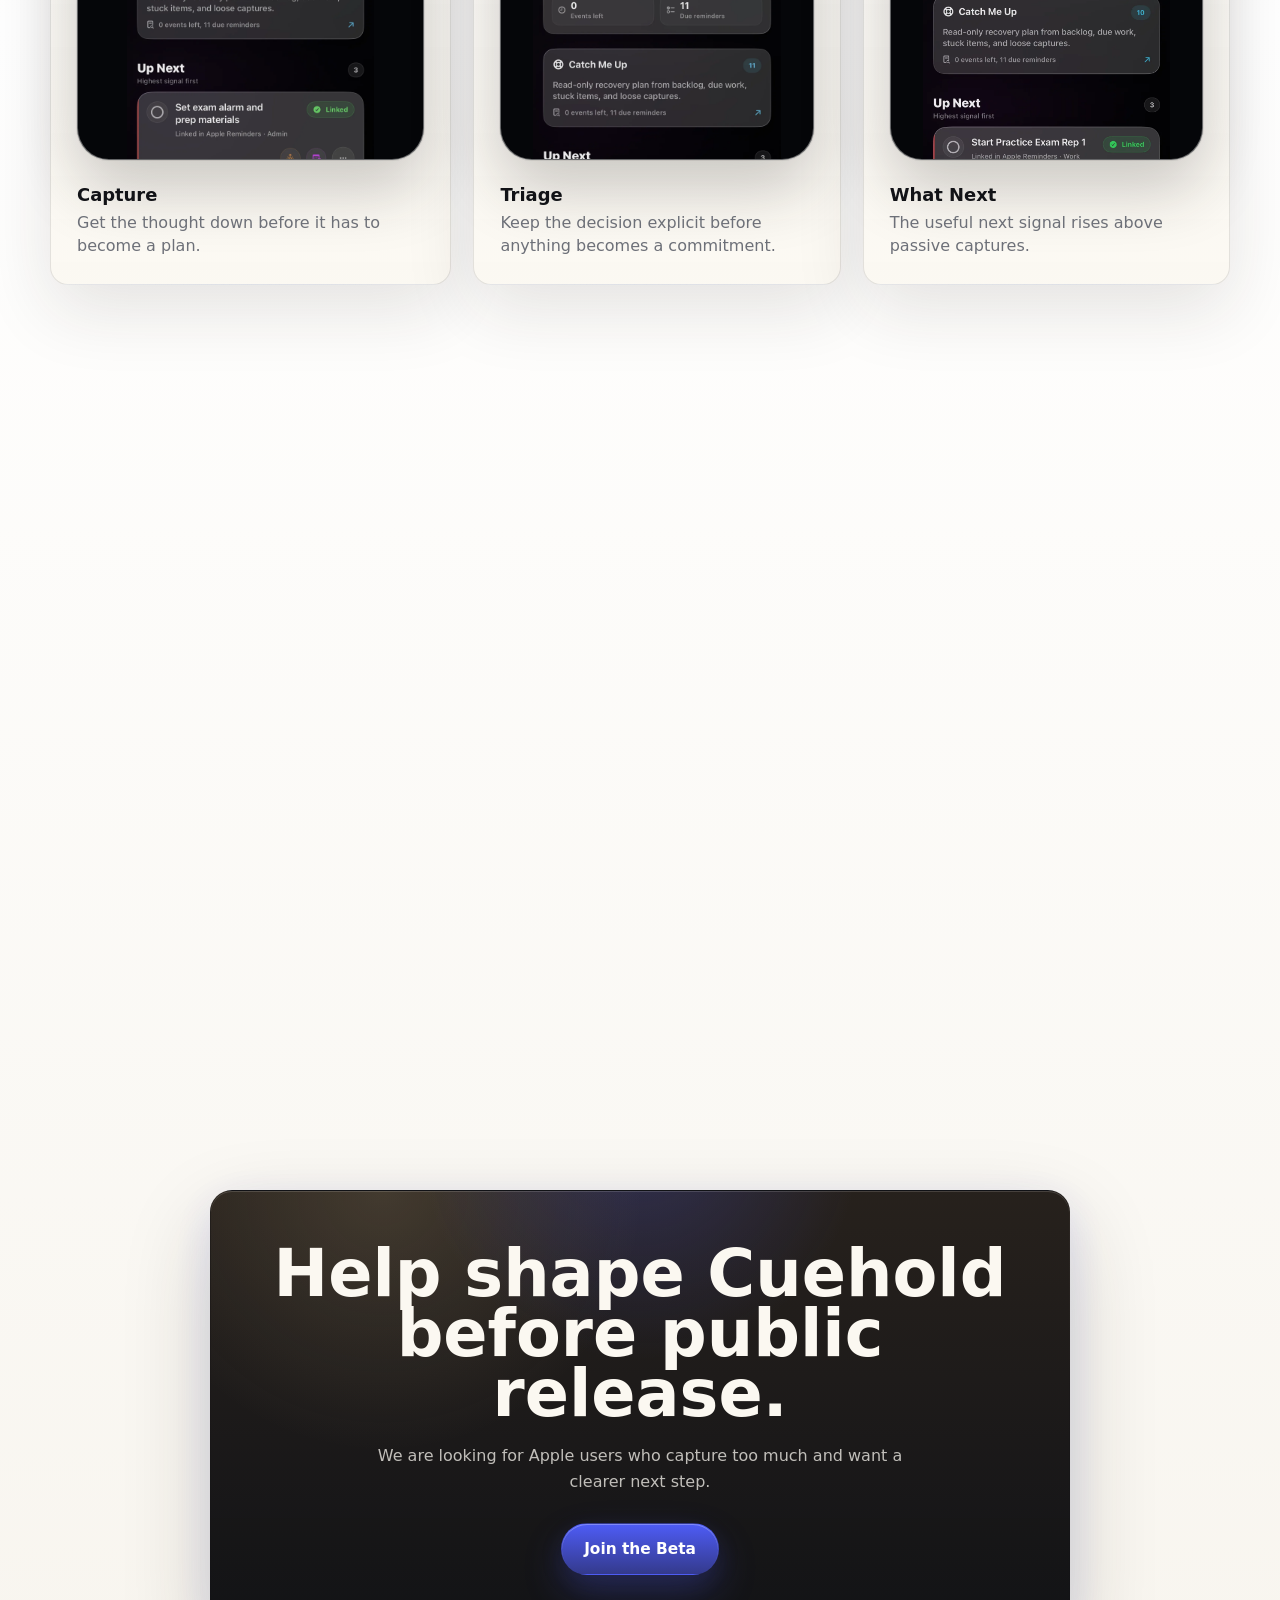
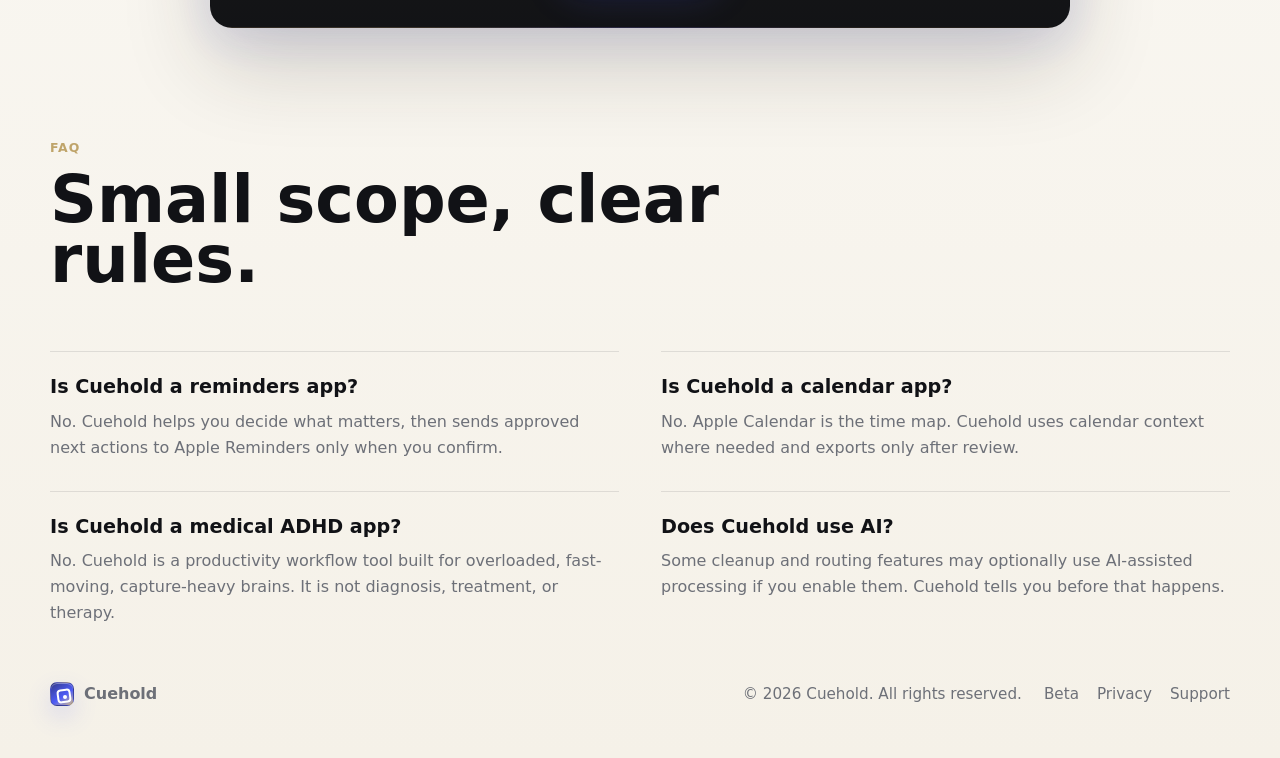
==== commit 24831494: "Wire Cuehold beta CTAs to TestFlight - Point website beta CTAs to External Private Beta Alpha TestFl" ====
--- a/index.html
+++ b/index.html
@@ -47,11 +47,11 @@
         </p>
 
         <div class="hero-actions" aria-label="Primary actions">
-          <a class="button primary" href="beta.html">Join the beta</a>
+          <a class="button primary" href="https://testflight.apple.com/join/kYupQzzj" target="_blank" rel="noopener noreferrer">Join the Beta</a>
           <a class="button secondary" href="#how-it-works">See how it works</a>
         </div>
 
-        <p class="status-note">External TestFlight access is being prepared.</p>
+        <p class="status-note">External Private Beta Alpha is available through TestFlight.</p>
       </div>
 
       <div class="hero-visual" aria-label="Cuehold product preview">
@@ -250,7 +250,7 @@
       <div class="cta-panel glass-luxe">
         <h2 id="beta-heading">Help shape Cuehold before public release.</h2>
         <p>We are looking for Apple users who capture too much and want a clearer next step.</p>
-        <a class="button primary" href="beta.html">Join the beta</a>
+        <a class="button primary" href="https://testflight.apple.com/join/kYupQzzj" target="_blank" rel="noopener noreferrer">Join the Beta</a>
       </div>
     </section>
 
